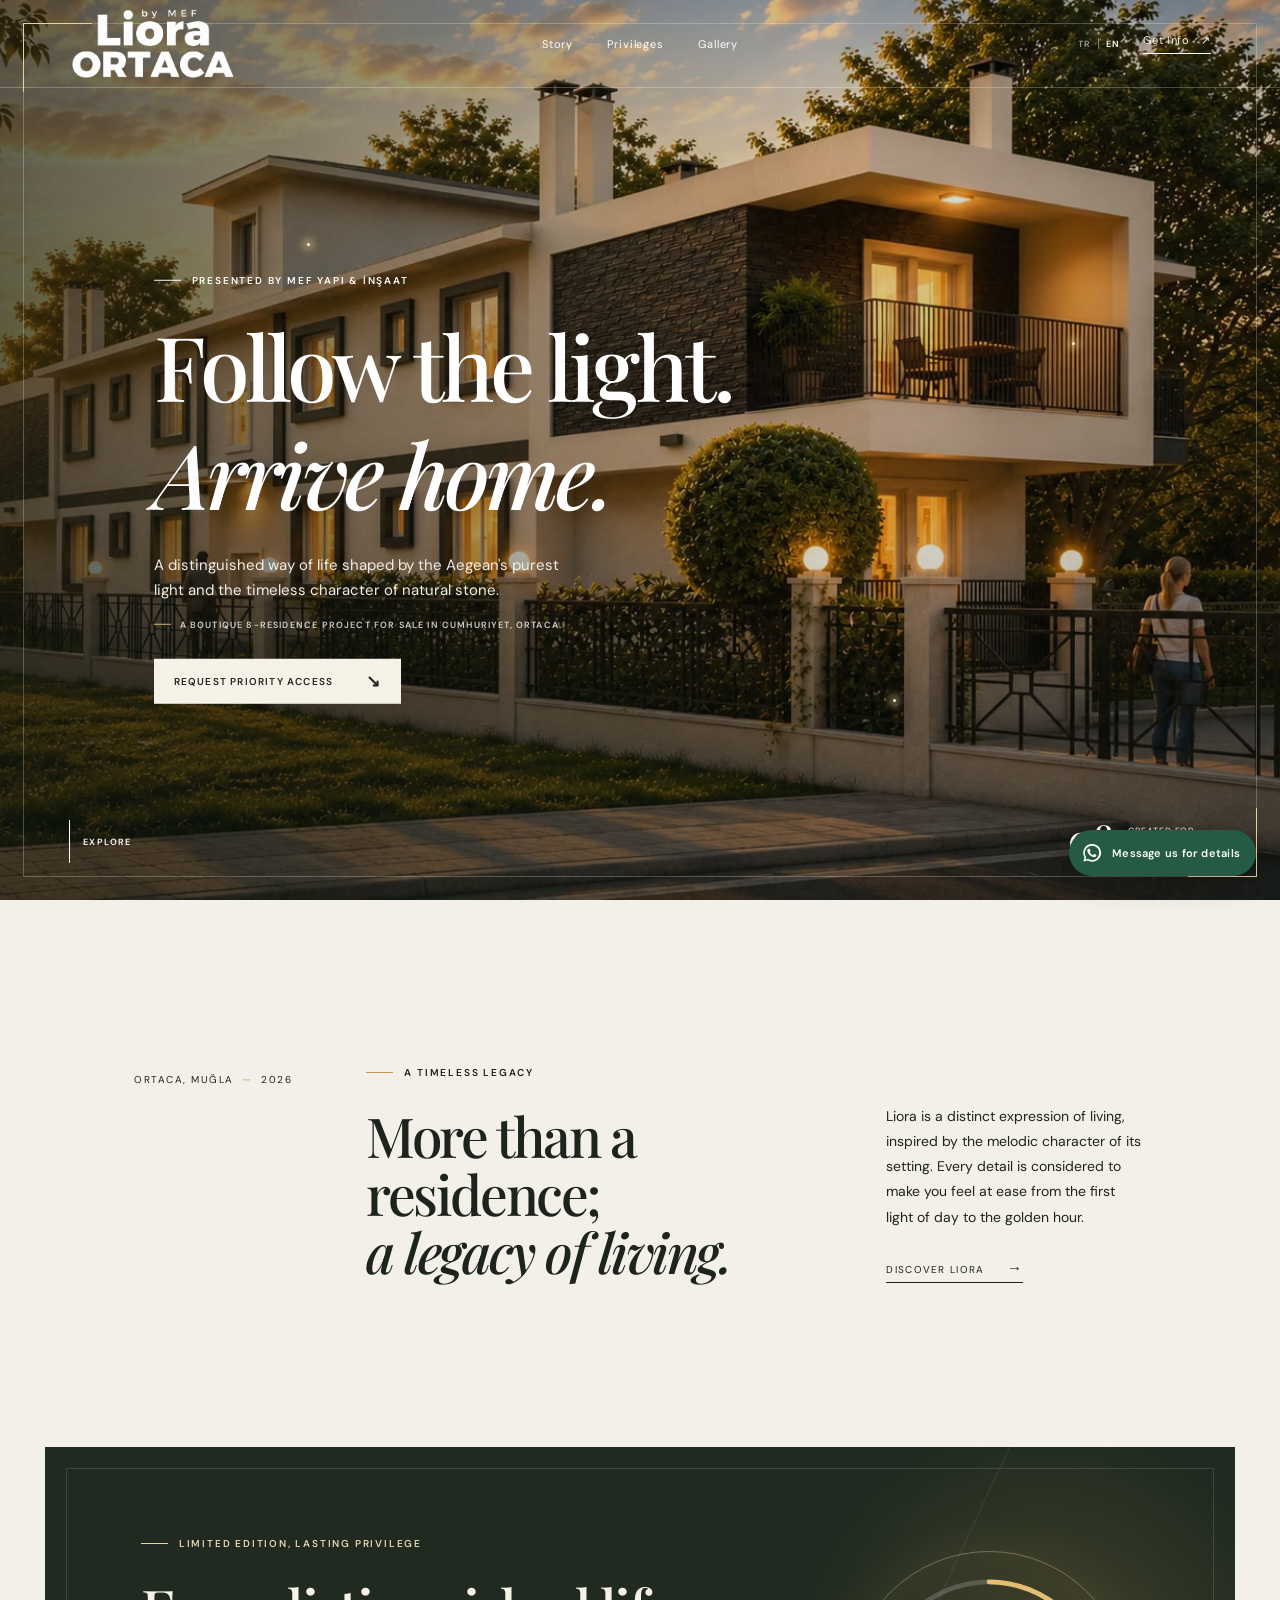
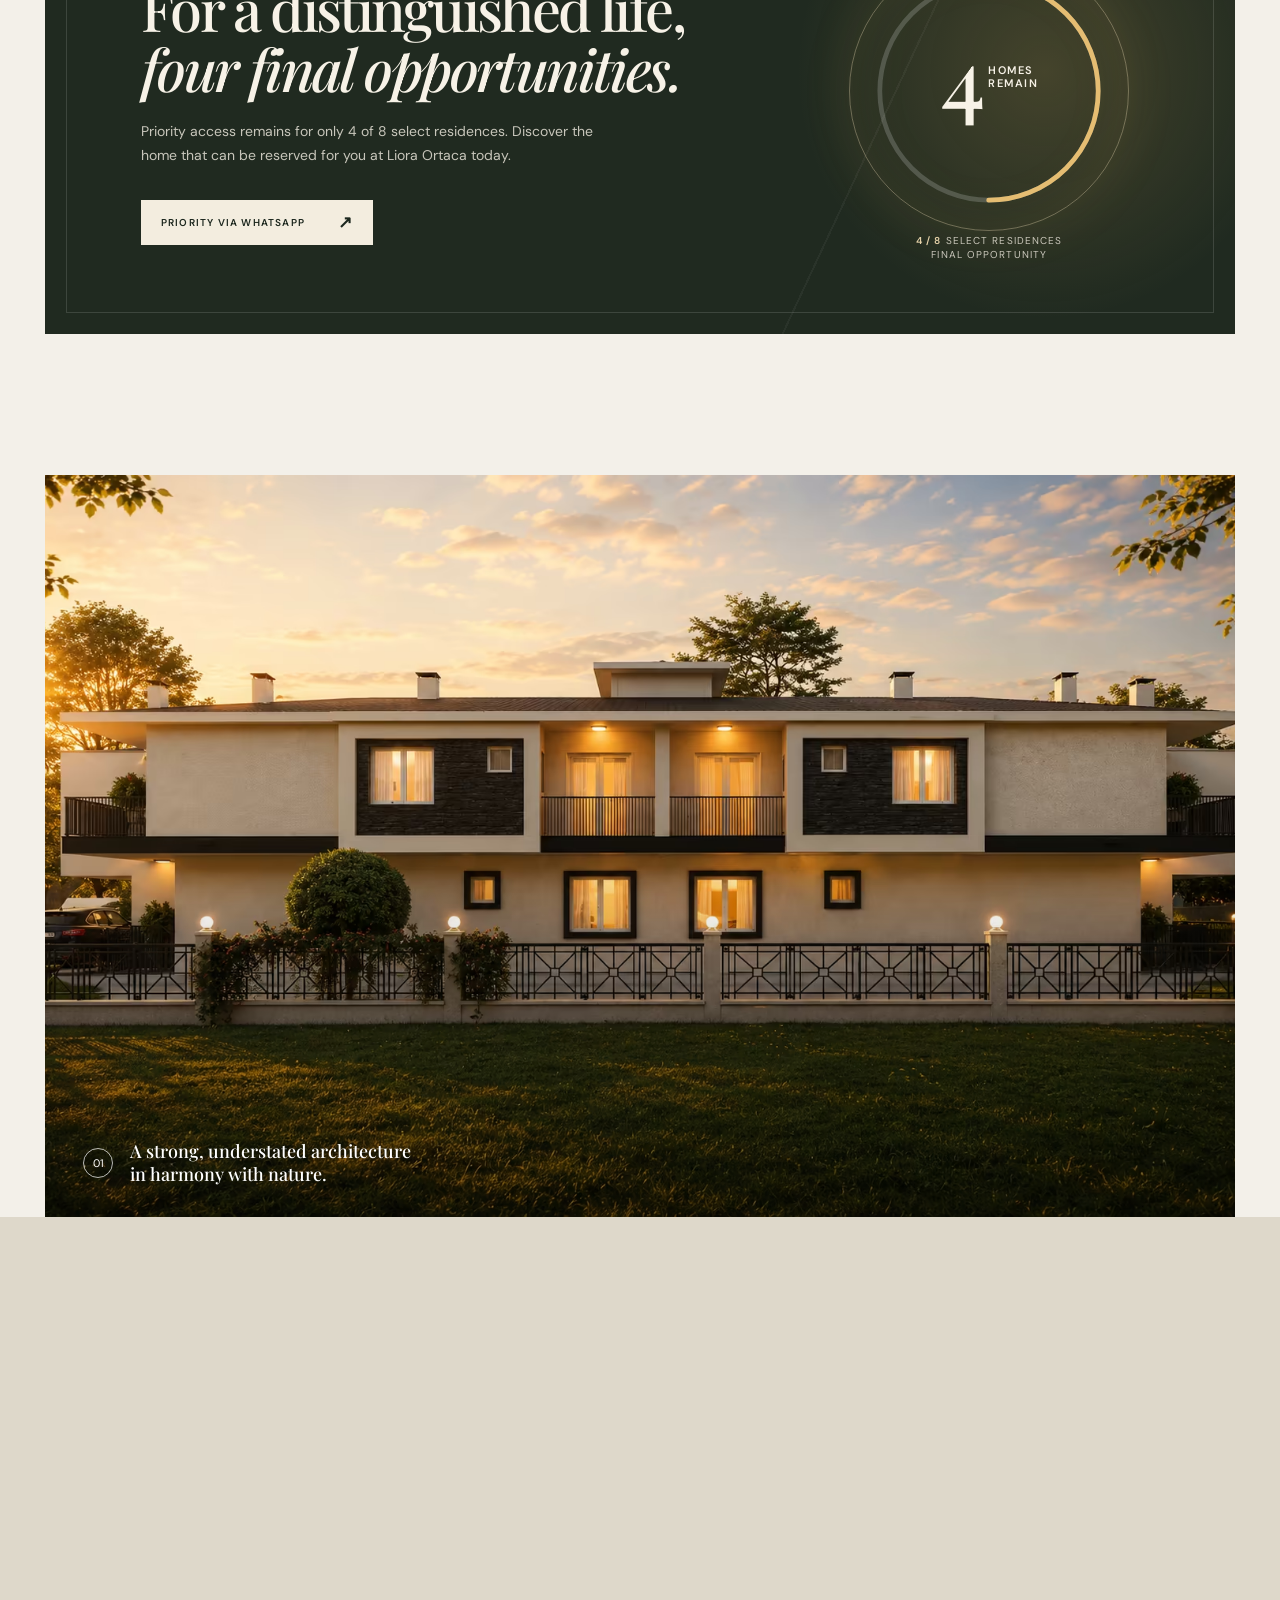
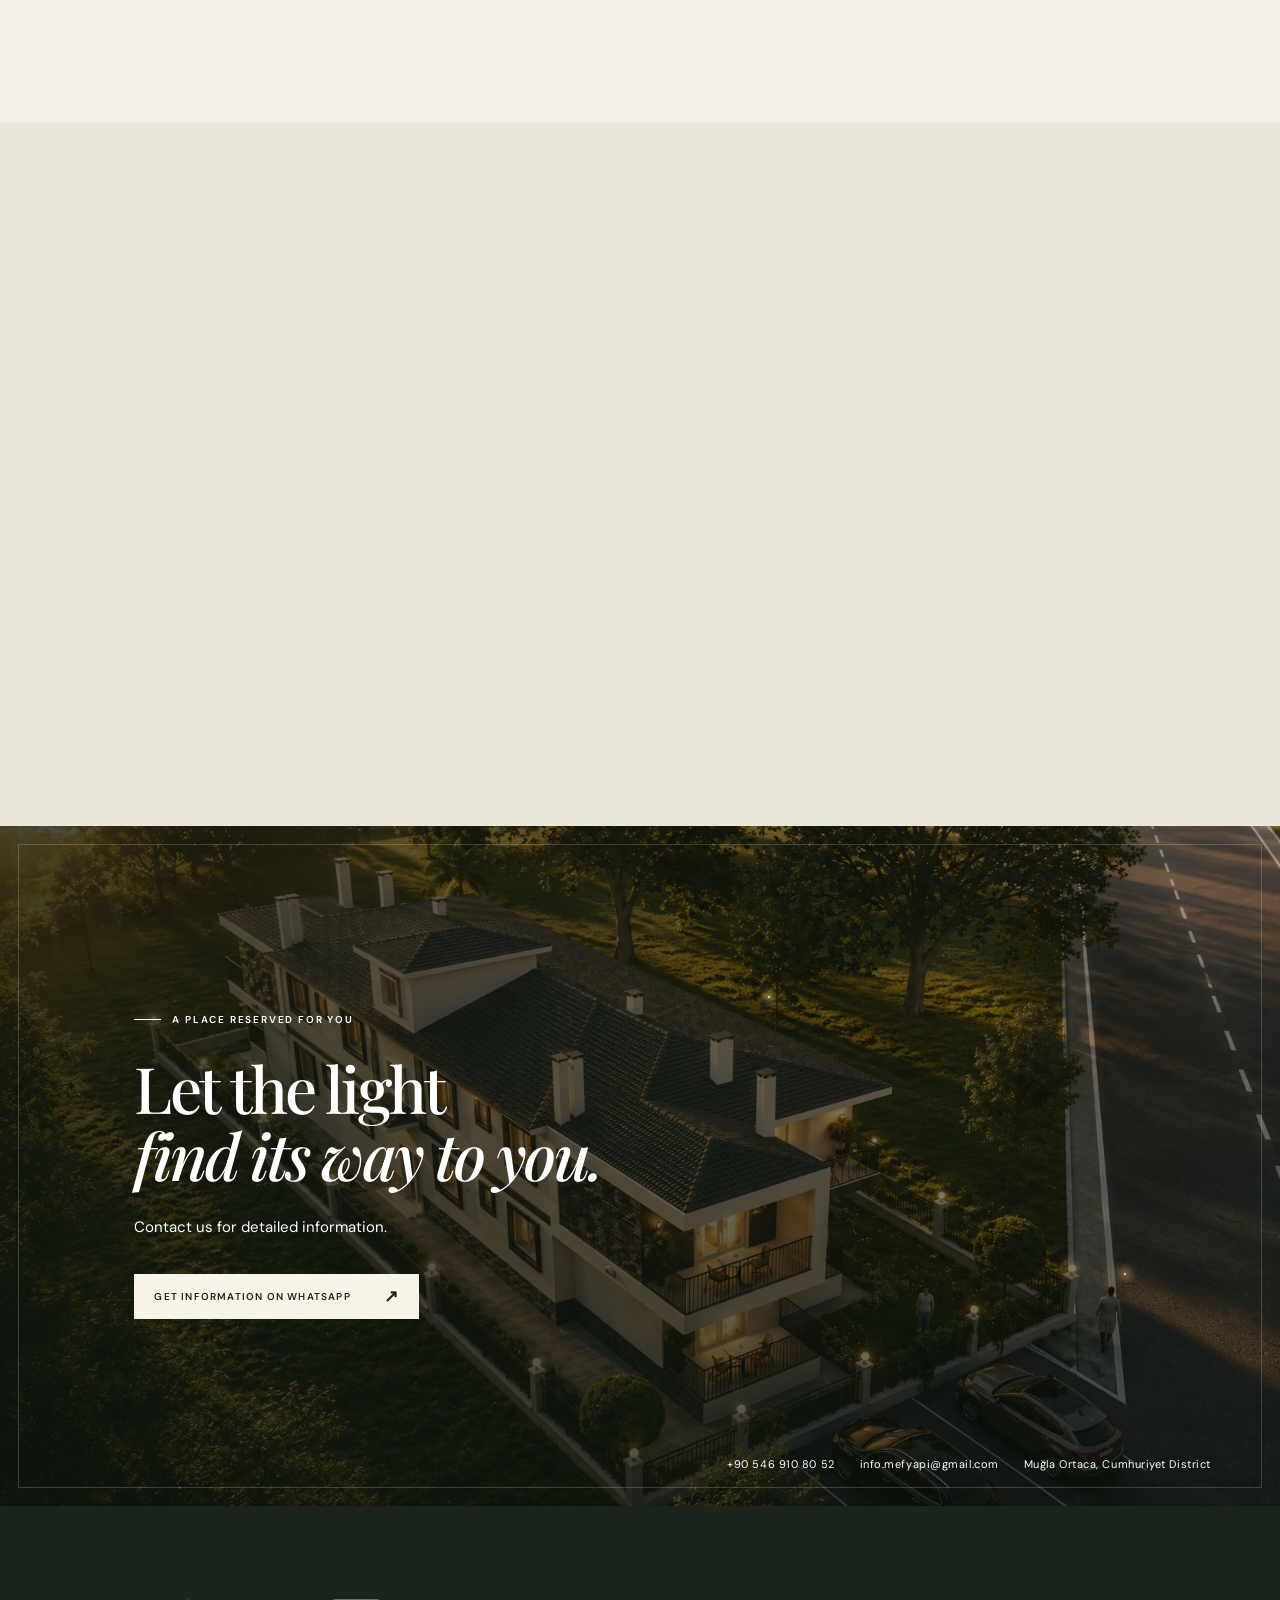
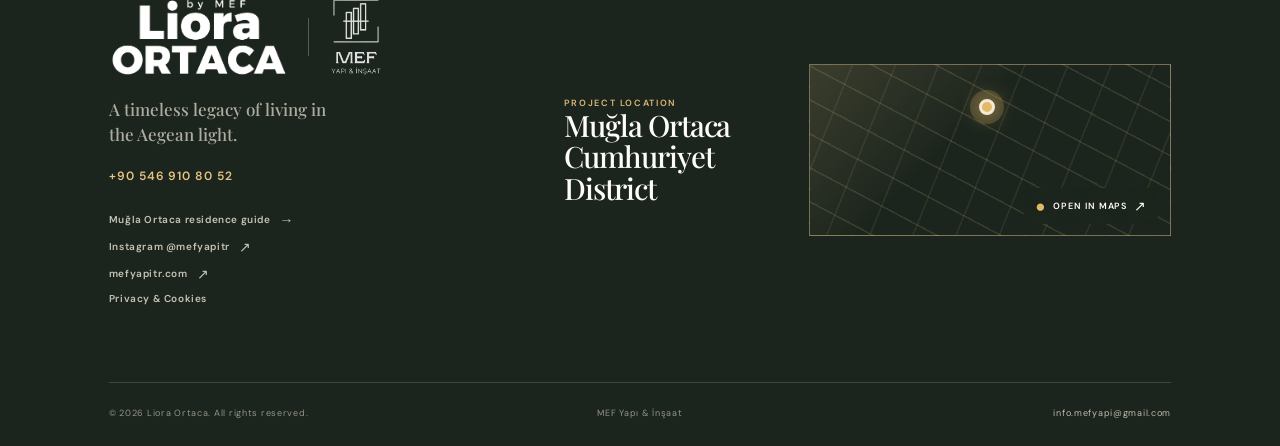
==== en/index.html @ 9f841d41 "Optimize mobile performance and production SEO" ====
<!doctype html>
<!-- Auto-generated by scripts/generate-en.mjs. Edit index.html and script.js, then regenerate. -->
<html lang="en">
  <head>
    <meta charset="UTF-8" />
    <meta name="viewport" content="width=device-width, initial-scale=1.0" />
    <meta name="theme-color" content="#1b2118" />
    <meta name="description" id="metaDescription" content="Liora Ortaca by MEF Yapı is a boutique residential project with natural-stone architecture in Cumhuriyet, Muğla. Contact us for the final 4 of 8 residences." />
    <meta name="keywords" content="Liora Ortaca, MEF Yapı Liora Ortaca, Ortaca residences for sale, Muğla property, Cumhuriyet District, boutique residences" />
    <meta name="author" content="MEF Yapı & İnşaat" />
    <meta name="robots" id="robotsMeta" content="index,follow,max-image-preview:large,max-snippet:-1,max-video-preview:-1" />
    <meta name="googlebot" id="googlebotMeta" content="index,follow,max-image-preview:large,max-snippet:-1,max-video-preview:-1" />
    <meta name="format-detection" content="telephone=no" />
    <meta name="geo.region" content="TR-48" />
    <meta name="geo.placename" content="Ortaca, Muğla" />
    <title>Liora Ortaca | Boutique Residences in Muğla, Ortaca</title>
    <link rel="canonical" href="https://www.lioraortaca.com/en" />
    <link rel="alternate" hreflang="tr" href="https://www.lioraortaca.com/" />
    <link rel="alternate" hreflang="en" href="https://www.lioraortaca.com/en" />
    <link rel="alternate" hreflang="x-default" href="https://www.lioraortaca.com/" />
    <meta property="og:type" content="website" />
    <meta property="og:site_name" content="Liora Ortaca" />
    <meta property="og:locale" id="ogLocale" content="en_US" />
    <meta property="og:locale:alternate" id="ogLocaleAlternate" content="tr_TR" />
    <meta property="og:title" id="ogTitle" content="Liora Ortaca | Boutique Residences in Muğla, Ortaca" />
    <meta property="og:description" id="ogDescription" content="A boutique natural-stone residential project for eight select families in Ortaca, Muğla. Contact us about the final four residences." />
    <meta property="og:image" id="ogImage" content="https://www.lioraortaca.com/assets/liora-social.jpg" />
    <meta property="og:image:width" content="1200" />
    <meta property="og:image:height" content="630" />
    <meta property="og:image:alt" id="ogImageAlt" content="Liora Ortaca boutique residences at sunset" />
    <meta property="og:url" content="https://www.lioraortaca.com/en" />
    <meta name="twitter:card" content="summary_large_image" />
    <meta name="twitter:title" id="twitterTitle" content="Liora Ortaca | Boutique Residences in Muğla, Ortaca" />
    <meta name="twitter:description" id="twitterDescription" content="Boutique natural-stone residences in Ortaca, Muğla. Contact us about the final four of eight homes." />
    <meta name="twitter:image" id="twitterImage" content="https://www.lioraortaca.com/assets/liora-social.jpg" />
    <meta name="twitter:image:alt" id="twitterImageAlt" content="Liora Ortaca boutique residences at sunset" />
    <link rel="icon" href="/assets/favicon.svg" type="image/svg+xml" />
    <link rel="apple-touch-icon" href="/assets/liora-wordmark.png" />
    <link rel="manifest" href="/manifest.webmanifest" />
    <link rel="preload" as="image" href="/assets/liora-corner-1200.avif" type="image/avif" fetchpriority="high" imagesrcset="/assets/liora-corner-480.avif 480w, /assets/liora-corner-768.avif 768w, /assets/liora-corner-1200.avif 1200w, /assets/liora-corner-1672.avif 1672w" imagesizes="100vw" />
    <link rel="stylesheet" href="/app.css?v=20260726p1" />
  </head>
  <body>
    <div class="grain" aria-hidden="true"></div>
    <header class="header" id="top">
      <a class="brand" href="#top" aria-label="Liora Ortaca home" data-i18n-aria-label="brandAria">
        <span class="logo-lockup"><img src="/assets/liora-wordmark.png" width="871" height="394" alt="Liora Ortaca" /></span>
      </a>
      <nav class="desktop-nav" aria-label="Main navigation" data-i18n-aria-label="navAria">
        <a href="#hikaye" data-i18n="navStory">Story</a>
        <a href="#ayricaliklar" data-i18n="navPrivileges">Privileges</a>
        <a href="#galeri" data-i18n="navGallery">Gallery</a>
      </nav>
      <div class="header-actions"><div class="language-switch" role="group" aria-label="Language selection" data-i18n-aria-label="languageAria"><button class="language-button" type="button" data-language="tr" aria-pressed="false">TR</button><span></span><button class="language-button" type="button" data-language="en" aria-pressed="true">EN</button></div><a class="header-cta" href="#iletisim" data-conversion="header-info" data-i18n-html="headerCta">Get Info <span>↗</span></a></div>
      <button class="menu-button" type="button" aria-label="Open menu" aria-expanded="false"><i></i><i></i></button>
    </header>

    <nav class="mobile-nav" aria-label="Mobile navigation" data-i18n-aria-label="mobileNavAria">
      <a href="#hikaye" data-i18n="navStory">Story</a><a href="#ayricaliklar" data-i18n="navPrivileges">Privileges</a><a href="#galeri" data-i18n="navGallery">Gallery</a><a href="#iletisim" data-conversion="mobile-info" data-i18n="navInfo">Get Info</a>
    </nav>

    <main>
      <section class="hero">
        <picture class="hero-image">
          <source type="image/avif" srcset="/assets/liora-corner-480.avif 480w, /assets/liora-corner-768.avif 768w, /assets/liora-corner-1200.avif 1200w, /assets/liora-corner-1672.avif 1672w" sizes="100vw" />
          <img src="/assets/liora-corner-1200.webp" srcset="/assets/liora-corner-480.webp 480w, /assets/liora-corner-768.webp 768w, /assets/liora-corner-1200.webp 1200w, /assets/liora-corner-1672.webp 1672w" sizes="100vw" width="1672" height="941" loading="eager" fetchpriority="high" alt="Liora Ortaca boutique residences at sunset in Muğla, Ortaca" data-i18n-alt="heroImageAlt" />
        </picture>
        <div class="hero-shade"></div>
        <div class="hero-atmosphere" aria-hidden="true"><span class="hero-frame"></span><i class="glint glint-one"></i><i class="glint glint-two"></i><i class="glint glint-three"></i></div>
        <div class="hero-content">
          <p class="eyebrow light"><span></span> <b data-i18n="heroKicker">PRESENTED BY MEF YAPI &amp; İNŞAAT</b></p>
          <h1 data-i18n-html="heroTitle"><span class="heading-line">Follow the light.</span><span class="heading-line"><em>Arrive home.</em></span></h1>
          <p class="hero-copy" data-i18n="heroCopy">A distinguished way of life shaped by the Aegean's purest light and the timeless character of natural stone.</p>
          <a class="hero-project-context" href="/mugla-ortaca-satilik-daire" hreflang="tr" data-sales-link data-i18n="heroSeoLine">A boutique 8-residence project for sale in Cumhuriyet, Ortaca.</a>
          <a class="button button-light" href="#iletisim" data-conversion="hero-info" data-i18n-html="heroCta">Request Priority Access <span>↘</span></a>
        </div>
        <a class="scroll-note" href="#hikaye"><span></span><b data-i18n="explore">Explore</b></a>
        <div class="hero-number"><strong>08</strong><span data-i18n-html="heroNumber">Created for<br />select families</span></div>
      </section>

      <section class="intro section" id="hikaye">
        <div class="intro-kicker reveal">ORTACA, MUĞLA <span>—</span> 2026</div>
        <div class="intro-main reveal">
          <p class="eyebrow"><span></span> <b data-i18n="introKicker">A TIMELESS LEGACY</b></p>
          <h2 data-i18n-html="introTitle">More than a residence;<br /><em>a legacy of living.</em></h2>
        </div>
        <div class="intro-copy reveal">
          <p data-i18n="introCopy">Liora is a distinct expression of living, inspired by the melodic character of its setting. Every detail is considered to make you feel at ease from the first light of day to the golden hour.</p>
          <a class="text-link" href="#ayricaliklar" data-i18n-html="introLink">Discover Liora <span>→</span></a>
        </div>
      </section>

      <section class="availability" aria-labelledby="availability-title">
        <div class="availability-copy reveal">
          <p class="eyebrow"><span></span> <b data-i18n="availabilityKicker">LIMITED EDITION, LASTING PRIVILEGE</b></p>
          <h2 id="availability-title" data-i18n-html="availabilityTitle">For a distinguished life,<br /><em>four final opportunities.</em></h2>
          <p data-i18n="availabilityCopy">Priority access remains for only 4 of 8 select residences. Discover the home that can be reserved for you at Liora Ortaca today.</p>
          <a class="button button-ink" href="https://wa.me/905469108052?text=Hello%2C%20I%20would%20like%20to%20receive%20more%20information%20about%20Liora%20Ortaca." target="_blank" rel="noopener" data-conversion="whatsapp-availability" data-i18n-html="availabilityCta">Priority via WhatsApp <span>↗</span></a>
        </div>
        <div class="availability-counter reveal" aria-label="Four of eight residences remain" data-i18n-aria-label="counterAria">
          <div class="counter-halo"></div>
          <svg class="counter-ring" viewBox="0 0 120 120" aria-hidden="true"><circle class="counter-track" cx="60" cy="60" r="52"/><circle class="counter-progress" cx="60" cy="60" r="52"/></svg>
          <div class="counter-value"><strong data-count="4">0</strong><span data-i18n-html="counterLabel">homes<br />remain</span></div>
          <p data-i18n-html="counterCaption"><b>4 / 8</b> select residences<br />final opportunity</p>
        </div>
      </section>

      <section class="feature-image section-wide reveal">
        <picture>
          <source type="image/avif" srcset="/assets/liora-facade-480.avif 480w, /assets/liora-facade-768.avif 768w, /assets/liora-facade-1200.avif 1200w, /assets/liora-facade-1672.avif 1672w" sizes="(max-width: 760px) calc(100vw - 24px), 94vw" />
          <img src="/assets/liora-facade-1200.webp" srcset="/assets/liora-facade-480.webp 480w, /assets/liora-facade-768.webp 768w, /assets/liora-facade-1200.webp 1200w, /assets/liora-facade-1672.webp 1672w" sizes="(max-width: 760px) calc(100vw - 24px), 94vw" width="1672" height="941" alt="Natural-stone architectural details at Liora Ortaca" data-i18n-alt="featureImageAlt" loading="lazy" decoding="async" />
        </picture>
        <div class="feature-caption"><span>01</span><p data-i18n-html="featureCaption">A strong, understated architecture<br />in harmony with nature.</p></div>
      </section>

      <section class="privileges section" id="ayricaliklar">
        <div class="privileges-title reveal">
          <p class="eyebrow"><span></span> <b data-i18n="privilegesKicker">THE ESSENCE OF LIVING</b></p>
          <h2 data-i18n-html="privilegesTitle">Simple. Enduring.<br /><em>Entirely yours.</em></h2>
        </div>
        <div class="privilege-list">
          <article class="privilege reveal"><span class="count">01</span><div><h3 data-i18n="privilegeOneTitle">Natural stone architecture</h3><p data-i18n="privilegeOneCopy">Timeless materials that let you feel the quiet beauty of nature anew, every day.</p></div><span class="arrow">↗</span></article>
          <article class="privilege reveal"><span class="count">02</span><div><h3 data-i18n="privilegeTwoTitle">Only 8 families</h3><p data-i18n="privilegeTwoCopy">A boutique setting where privacy, calm and a discerning neighbourhood are carefully preserved.</p></div><span class="arrow">↗</span></article>
          <article class="privilege reveal"><span class="count">03</span><div><h3 data-i18n="privilegeThreeTitle">Moments designed with light</h3><p data-i18n="privilegeThreeCopy">Warm lighting details and generous living spaces that welcome the Aegean light inside.</p></div><span class="arrow">↗</span></article>
        </div>
      </section>

      <section class="gallery section" id="galeri">
        <div class="gallery-header reveal"><p class="eyebrow"><span></span> <b data-i18n="galleryKicker">A VISUAL JOURNEY</b></p><p data-i18n-html="galleryTitle">A different story of<br />serenity from every angle.</p></div>
        <div class="gallery-grid">
          <figure class="gallery-item large reveal"><picture><source type="image/avif" srcset="/assets/liora-aerial-480.avif 480w, /assets/liora-aerial-768.avif 768w, /assets/liora-aerial-1200.avif 1200w, /assets/liora-aerial-1448.avif 1448w" sizes="(max-width: 760px) 50vw, 56vw" /><img src="/assets/liora-aerial-768.webp" srcset="/assets/liora-aerial-480.webp 480w, /assets/liora-aerial-768.webp 768w, /assets/liora-aerial-1200.webp 1200w, /assets/liora-aerial-1448.webp 1448w" sizes="(max-width: 760px) 50vw, 56vw" width="1448" height="1086" alt="Aerial view of Liora Ortaca" data-i18n-alt="galleryOneAlt" loading="lazy" decoding="async" /></picture><figcaption data-i18n="galleryOne">Liora at sunset</figcaption></figure>
          <figure class="gallery-item reveal"><picture><source type="image/avif" srcset="/assets/liora-facade-480.avif 480w, /assets/liora-facade-768.avif 768w, /assets/liora-facade-1200.avif 1200w, /assets/liora-facade-1672.avif 1672w" sizes="(max-width: 760px) 50vw, 40vw" /><img src="/assets/liora-facade-768.webp" srcset="/assets/liora-facade-480.webp 480w, /assets/liora-facade-768.webp 768w, /assets/liora-facade-1200.webp 1200w, /assets/liora-facade-1672.webp 1672w" sizes="(max-width: 760px) 50vw, 40vw" width="1672" height="941" alt="Front façade of Liora Ortaca" data-i18n-alt="galleryTwoAlt" loading="lazy" decoding="async" /></picture><figcaption data-i18n="galleryTwo">A façade crafted with care</figcaption></figure>
          <figure class="gallery-item reveal"><picture><source type="image/avif" srcset="/assets/liora-masterplan-480.avif 480w, /assets/liora-masterplan-768.avif 768w, /assets/liora-masterplan-1200.avif 1200w, /assets/liora-masterplan-1672.avif 1672w" sizes="(max-width: 760px) 50vw, 40vw" /><img src="/assets/liora-masterplan-768.webp" srcset="/assets/liora-masterplan-480.webp 480w, /assets/liora-masterplan-768.webp 768w, /assets/liora-masterplan-1200.webp 1200w, /assets/liora-masterplan-1672.webp 1672w" sizes="(max-width: 760px) 50vw, 40vw" width="1672" height="941" alt="Aerial view of Liora Ortaca in its natural setting" data-i18n-alt="galleryThreeAlt" loading="lazy" decoding="async" /></picture><figcaption data-i18n="galleryThree">Alongside nature</figcaption></figure>
        </div>
      </section>

      <section class="faq section" id="sorular" aria-labelledby="faq-title">
        <div class="faq-heading reveal">
          <p class="eyebrow"><span></span> <b data-i18n="faqKicker">FREQUENTLY ASKED</b></p>
          <h2 id="faq-title" data-i18n-html="faqTitle">Liora Ortaca,<br /><em>clearly answered.</em></h2>
          <p data-i18n="faqIntro">The essential project information you need when considering your new home.</p>
        </div>
        <div class="faq-list reveal">
          <details>
            <summary><span data-i18n="faqOneQuestion">Where is Liora Ortaca located?</span><i aria-hidden="true"></i></summary>
            <p data-i18n="faqOneAnswer">The project is located in Cumhuriyet District, Ortaca, Muğla, Türkiye.</p>
          </details>
          <details>
            <summary><span data-i18n="faqTwoQuestion">How many residences are in the project?</span><i aria-hidden="true"></i></summary>
            <p data-i18n="faqTwoAnswer">Liora Ortaca was designed for only eight select families. Priority access is currently available for the final four residences.</p>
          </details>
          <details>
            <summary><span data-i18n="faqThreeQuestion">How can I receive the floor plans and architectural catalogue?</span><i aria-hidden="true"></i></summary>
            <p data-i18n="faqThreeAnswer">The detailed architectural catalogue, floor plans and current priority-access information are available through our corporate contact channels.</p>
          </details>
          <details>
            <summary><span data-i18n="faqFourQuestion">How can I receive current pricing and priority-access information?</span><i aria-hidden="true"></i></summary>
            <p><span data-i18n="faqFourAnswer">Contact our team directly via WhatsApp, telephone or email for current pricing, available residences, floor plans and priority-access details.</span> <a href="#iletisim" data-conversion="faq-contact" data-i18n="faqLink">Contact us →</a></p>
          </details>
        </div>
      </section>

      <section class="contact" id="iletisim">
        <picture class="contact-image">
          <source type="image/avif" srcset="/assets/liora-masterplan-480.avif 480w, /assets/liora-masterplan-768.avif 768w, /assets/liora-masterplan-1200.avif 1200w, /assets/liora-masterplan-1672.avif 1672w" sizes="100vw" />
          <img src="/assets/liora-masterplan-1200.webp" srcset="/assets/liora-masterplan-480.webp 480w, /assets/liora-masterplan-768.webp 768w, /assets/liora-masterplan-1200.webp 1200w, /assets/liora-masterplan-1672.webp 1672w" sizes="100vw" width="1672" height="941" loading="lazy" decoding="async" fetchpriority="low" alt="Aerial view of Liora Ortaca surrounded by nature" data-i18n-alt="contactImageAlt" />
        </picture><div class="contact-overlay"></div><div class="contact-atmosphere" aria-hidden="true"><span></span><i></i><i></i></div>
        <div class="contact-content reveal">
          <p class="eyebrow light"><span></span> <b data-i18n="contactKicker">A PLACE RESERVED FOR YOU</b></p>
          <h2 data-i18n-html="contactTitle">Let the light<br /><em>find its way to you.</em></h2>
          <p data-i18n="contactCopy">Contact us for detailed information.</p>
          <a class="button button-light" href="https://wa.me/905469108052?text=Hello%2C%20I%20would%20like%20to%20receive%20more%20information%20about%20Liora%20Ortaca." target="_blank" rel="noopener" data-conversion="whatsapp-contact" data-i18n-html="contactCta">Get Information on WhatsApp <span>↗</span></a>
        </div>
        <div class="contact-info"><a href="tel:+905469108052">+90 546 910 80 52</a><a href="mailto:info.mefyapi@gmail.com">info.mefyapi@gmail.com</a><span data-i18n="location">Muğla Ortaca, Cumhuriyet District</span></div>
      </section>
    </main>

    <footer class="footer">
      <div class="footer-main">
        <div class="footer-brand-block"><div class="footer-brand-signatures"><a class="brand footer-brand" href="#top" aria-label="Liora Ortaca home" data-i18n-aria-label="brandAria"><span class="logo-lockup"><img src="/assets/liora-wordmark.png" width="871" height="394" alt="Liora Ortaca" /></span></a><span class="brand-divider" aria-hidden="true"></span><a class="mef-brand" href="https://mefyapitr.com" target="_blank" rel="noopener noreferrer" aria-label="MEF Yapı &amp; İnşaat website" data-i18n-aria-label="mefAria"><img src="/assets/mef-yapi-logo.png" width="198" height="293" alt="MEF Yapı & İnşaat" /></a></div><p data-i18n="footerTagline">A timeless legacy of living in the Aegean light.</p><a class="footer-phone" href="tel:+905469108052">+90 546 910 80 52</a><div class="footer-links"><a href="/mugla-ortaca-satilik-daire" hreflang="tr" data-sales-link data-i18n-html="salesGuideLink">Muğla Ortaca residence guide <span>→</span></a><a href="https://www.instagram.com/mefyapitr/" target="_blank" rel="noopener noreferrer" data-i18n-html="instagram">Instagram @mefyapitr <span>↗</span></a><a href="https://mefyapitr.com" target="_blank" rel="noopener noreferrer">mefyapitr.com <span>↗</span></a><a href="/privacy" data-privacy-link data-i18n="privacyLink">Privacy &amp; Cookies</a><button class="cookie-settings" id="cookieSettings" type="button" data-i18n="cookieSettings">Cookie Preferences</button></div></div>
        <div class="footer-location"><div><p class="footer-label" data-i18n="locationKicker">PROJECT LOCATION</p><h2 data-i18n-html="locationTitle">Muğla Ortaca<br />Cumhuriyet District</h2></div><div class="map-shell"><iframe title="Liora Ortaca project location" data-i18n-title="mapTitle" src="https://www.google.com/maps?q=Mu%C4%9Fla%20Ortaca%20Cumhuriyet%20Mahallesi&amp;output=embed" loading="lazy" referrerpolicy="no-referrer"></iframe><a class="map-link" href="https://www.google.com/maps/search/?api=1&amp;query=Mu%C4%9Fla%20Ortaca%20Cumhuriyet%20Mahallesi" target="_blank" rel="noopener" data-i18n-html="mapLink"><span class="map-pin">●</span> Open in maps <b>↗</b></a></div></div>
      </div>
      <div class="footer-meta"><p data-i18n="copyright">© 2026 Liora Ortaca. All rights reserved.</p><p>MEF Yapı &amp; İnşaat</p><a href="mailto:info.mefyapi@gmail.com">info.mefyapi@gmail.com</a></div>
    </footer>

    <!-- WhatsApp telefon numarasını script.js içindeki whatsappNumber değeriyle güncelleyin. -->
    <div class="whatsapp-widget" id="whatsappWidget">
      <a class="whatsapp" id="whatsappLink" href="#" target="_blank" rel="noopener" aria-label="Message us for details" data-conversion="whatsapp-floating">
        <span class="whatsapp-icon-wrap">
          <svg viewBox="0 0 32 32" aria-hidden="true"><path d="M16 3a12.7 12.7 0 0 0-10.9 19.2L3.5 28.5l6.5-1.6A12.8 12.8 0 1 0 16 3Zm0 23.4c-1.9 0-3.7-.5-5.3-1.5l-.4-.2-3.8.9 1-3.6-.3-.4a10.5 10.5 0 1 1 8.8 4.8Zm5.7-7.8c-.3-.2-1.9-.9-2.2-1s-.5-.2-.7.2-.8 1-.9 1.1-.3.2-.6.1a8.7 8.7 0 0 1-2.6-1.6 9.8 9.8 0 0 1-1.8-2.3c-.2-.3 0-.5.1-.6l.5-.6c.1-.2.2-.4.3-.6 0-.2 0-.4-.1-.6l-1-2.3c-.3-.7-.6-.6-.8-.6h-.7c-.2 0-.6.1-.9.4s-1.2 1.1-1.2 2.7 1.2 3.1 1.3 3.3c.2.2 2.3 3.5 5.5 4.9.8.3 1.4.5 1.9.6.8.2 1.5.2 2.1.1.6-.1 1.9-.8 2.2-1.5.3-.8.3-1.4.2-1.5s-.3-.2-.6-.4Z" fill="currentColor"/></svg>
          <span class="whatsapp-badge" aria-hidden="true">1</span>
        </span>
        <span class="whatsapp-copy">
          <small class="whatsapp-eyebrow" data-i18n="whatsappEyebrow">ONLY 4 HOMES LEFT</small>
          <strong class="whatsapp-message" data-i18n="whatsappFloating">Message us for details</strong>
        </span>
        <span class="whatsapp-arrow" aria-hidden="true">↗</span>
      </a>
      <button class="whatsapp-dismiss" id="whatsappDismiss" type="button" aria-label="Minimize notification">×</button>
    </div>

    <aside class="consent-banner" id="consentBanner" role="dialog" aria-modal="false" aria-labelledby="consentTitle" aria-describedby="consentText" hidden>
      <div class="consent-copy">
        <strong id="consentTitle" data-i18n="consentTitle">Your privacy, your choice</strong>
        <p id="consentText"><span data-i18n="consentText">We use Analytics only with your permission to measure site performance and advertising conversions.</span> <a href="/privacy" data-privacy-link data-i18n="privacyLink">Privacy &amp; Cookies</a></p>
      </div>
      <div class="consent-actions">
        <button class="consent-secondary" id="consentReject" type="button" data-i18n="consentReject">Reject</button>
        <button class="consent-primary" id="consentAccept" type="button" data-i18n="consentAccept">Accept</button>
      </div>
    </aside>

    <script src="/site-config.js?v=20260726p1"></script>
    <script src="/seo.js?v=20260726p1"></script>
    <script src="/script.js?v=20260726p1"></script>
    <script src="/analytics.js?v=20260726p1"></script>
  </body>
</html>
---- app.css ----
/* fonts.css */
@font-face {
  font-family: "DM Sans";
  font-style: normal;
  font-weight: 400 600;
  font-display: swap;
  src: url("/assets/fonts/dm-sans-latin-ext.woff2") format("woff2");
  unicode-range: U+0100-02BA, U+02BD-02C5, U+02C7-02CC, U+02CE-02D7, U+02DD-02FF, U+0304, U+0308, U+0329, U+1D00-1DBF, U+1E00-1E9F, U+1EF2-1EFF, U+2020, U+20A0-20AB, U+20AD-20C0, U+2113, U+2C60-2C7F, U+A720-A7FF;
}

@font-face {
  font-family: "DM Sans";
  font-style: normal;
  font-weight: 400 600;
  font-display: swap;
  src: url("/assets/fonts/dm-sans-latin.woff2") format("woff2");
  unicode-range: U+0000-00FF, U+0131, U+0152-0153, U+02BB-02BC, U+02C6, U+02DA, U+02DC, U+0304, U+0308, U+0329, U+2000-206F, U+20AC, U+2122, U+2191, U+2193, U+2212, U+2215, U+FEFF, U+FFFD;
}

@font-face {
  font-family: "Playfair Display";
  font-style: normal;
  font-weight: 500 700;
  font-display: swap;
  src: url("/assets/fonts/playfair-normal-latin-ext.woff2") format("woff2");
  unicode-range: U+0100-02BA, U+02BD-02C5, U+02C7-02CC, U+02CE-02D7, U+02DD-02FF, U+0304, U+0308, U+0329, U+1D00-1DBF, U+1E00-1E9F, U+1EF2-1EFF, U+2020, U+20A0-20AB, U+20AD-20C0, U+2113, U+2C60-2C7F, U+A720-A7FF;
}

@font-face {
  font-family: "Playfair Display";
  font-style: normal;
  font-weight: 500 700;
  font-display: swap;
  src: url("/assets/fonts/playfair-normal-latin.woff2") format("woff2");
  unicode-range: U+0000-00FF, U+0131, U+0152-0153, U+02BB-02BC, U+02C6, U+02DA, U+02DC, U+0304, U+0308, U+0329, U+2000-206F, U+20AC, U+2122, U+2191, U+2193, U+2212, U+2215, U+FEFF, U+FFFD;
}

@font-face {
  font-family: "Playfair Display";
  font-style: italic;
  font-weight: 500;
  font-display: swap;
  src: url("/assets/fonts/playfair-italic-latin-ext.woff2") format("woff2");
  unicode-range: U+0100-02BA, U+02BD-02C5, U+02C7-02CC, U+02CE-02D7, U+02DD-02FF, U+0304, U+0308, U+0329, U+1D00-1DBF, U+1E00-1E9F, U+1EF2-1EFF, U+2020, U+20A0-20AB, U+20AD-20C0, U+2113, U+2C60-2C7F, U+A720-A7FF;
}

@font-face {
  font-family: "Playfair Display";
  font-style: italic;
  font-weight: 500;
  font-display: swap;
  src: url("/assets/fonts/playfair-italic-latin.woff2") format("woff2");
  unicode-range: U+0000-00FF, U+0131, U+0152-0153, U+02BB-02BC, U+02C6, U+02DA, U+02DC, U+0304, U+0308, U+0329, U+2000-206F, U+20AC, U+2122, U+2191, U+2193, U+2212, U+2215, U+FEFF, U+FFFD;
}

/* style.css */
:root{--ink:#1d241d;--paper:#f3f0e9;--sand:#d8ceb9;--gold:#c89a4b;--line:rgba(29,36,29,.17);--serif:"Playfair Display",Georgia,serif;--sans:"DM Sans",Arial,sans-serif}*{box-sizing:border-box}html{scroll-behavior:smooth}body{margin:0;background:var(--paper);color:var(--ink);font-family:var(--sans);font-size:15px}.grain{inset:0;opacity:.25;pointer-events:none;position:fixed;z-index:10;background-image:url("data:image/svg+xml,%3Csvg viewBox='0 0 180 180' xmlns='http://www.w3.org/2000/svg'%3E%3Cfilter id='n'%3E%3CfeTurbulence type='fractalNoise' baseFrequency='.85' numOctaves='3' stitchTiles='stitch'/%3E%3C/filter%3E%3Crect width='100%25' height='100%25' filter='url(%23n)' opacity='.16'/%3E%3C/svg%3E")}.header{height:88px;position:absolute;top:0;left:0;right:0;z-index:5;display:flex;align-items:center;padding:0 clamp(24px,5.4vw,82px);color:#fff;border-bottom:1px solid rgba(255,255,255,.25)}.brand{display:inline-flex;color:inherit;align-items:center;gap:10px;text-decoration:none}.brand-mark{width:31px;height:31px;border:1px solid currentColor;border-radius:50%;display:grid;place-items:center;font-family:var(--serif);font-size:21px;font-style:italic}.brand-name{font-family:var(--serif);letter-spacing:.18em;font-size:18px;font-weight:600;line-height:.8}.brand-name small{display:block;font-family:var(--sans);font-size:6px;letter-spacing:.45em;margin:8px 0 0 2px;font-weight:500}.desktop-nav{display:flex;gap:34px;margin:auto}.desktop-nav a{font-size:11px;letter-spacing:.08em;color:inherit;text-decoration:none}.desktop-nav a:hover{color:#f0cf94}.header-cta{font-size:11px;color:#fff;text-decoration:none;border-bottom:1px solid #fff;padding-bottom:6px;letter-spacing:.06em}.header-cta span{margin-left:8px}.menu-button{display:none}.hero{height:max(720px,100vh);min-height:650px;position:relative;color:#fff;overflow:hidden}.hero-image,.contact-image{position:absolute;inset:0;background-size:cover;background-position:center}.hero-shade{position:absolute;inset:0;background:linear-gradient(90deg,rgba(10,16,10,.66),rgba(10,16,10,.13) 65%,rgba(10,16,10,.24)),linear-gradient(0deg,rgba(10,16,10,.39),transparent 42%)}.hero-content{position:absolute;z-index:1;top:50%;left:clamp(24px,12vw,185px);transform:translateY(-41%);max-width:770px}.eyebrow{font-size:10px;font-weight:600;letter-spacing:.18em;margin:0 0 28px;display:flex;align-items:center;gap:11px}.eyebrow span{background:var(--gold);display:inline-block;width:27px;height:1px}.eyebrow.light span{background:#fff}h1,h2,h3,p{margin-top:0}h1,h2{font-family:var(--serif);font-weight:500;letter-spacing:-.045em}h1{font-size:clamp(55px,7vw,108px);line-height:.97;margin-bottom:30px}h1 em,h2 em{font-weight:500}.hero-copy{font-size:15px;line-height:1.7;width:min(420px,90%);color:#f3f0e9;margin-bottom:36px}.button{display:inline-flex;align-items:center;gap:33px;padding:16px 20px;text-decoration:none;text-transform:uppercase;font-size:10px;letter-spacing:.12em;font-weight:600;transition:.25s}.button span{font-size:17px;line-height:0}.button-light{color:#1d241d;background:#f7f3e9}.button-light:hover{background:#d7b674;transform:translateY(-2px)}.scroll-note{position:absolute;bottom:37px;left:clamp(24px,5.4vw,82px);z-index:1;color:#fff;text-decoration:none;text-transform:uppercase;font-size:9px;letter-spacing:.15em;display:flex;align-items:center;gap:13px}.scroll-note span{width:1px;height:43px;background:#fff}.hero-number{position:absolute;bottom:36px;right:clamp(24px,5.4vw,82px);z-index:1;color:#fff;display:flex;gap:14px;align-items:center}.hero-number strong{font-family:var(--serif);font-size:40px;font-weight:500}.hero-number span{font-size:9px;line-height:1.4;text-transform:uppercase;letter-spacing:.1em}.section{padding:clamp(95px,13vw,190px) clamp(24px,10.5vw,160px)}.intro{display:grid;grid-template-columns:1fr 2.5fr 1.35fr;gap:40px}.intro-kicker{font-size:10px;letter-spacing:.15em;padding-top:7px}.intro-kicker span{color:var(--gold);margin:0 4px}.intro h2,.privileges h2,.contact h2{font-size:clamp(40px,4.3vw,66px);line-height:1.05;margin:0}.intro-copy{align-self:end;padding-bottom:3px}.intro-copy p{font-size:14px;line-height:1.8;max-width:320px;margin-bottom:28px}.text-link{color:var(--ink);text-decoration:none;border-bottom:1px solid var(--ink);font-size:10px;letter-spacing:.13em;text-transform:uppercase;padding-bottom:6px}.text-link span{font-size:15px;margin-left:18px}.section-wide{margin:0 clamp(14px,3.5vw,54px);height:min(58vw,750px);min-height:460px;position:relative;overflow:hidden}.feature-image img{width:100%;height:100%;object-fit:cover;object-position:center}.feature-image:after{content:"";position:absolute;inset:0;background:linear-gradient(0deg,rgba(0,0,0,.46),transparent 47%)}.feature-caption{z-index:1;position:absolute;bottom:32px;left:clamp(22px,3vw,48px);color:#fff;display:flex;align-items:center;gap:17px}.feature-caption span{font-size:11px;border:1px solid rgba(255,255,255,.7);height:30px;width:30px;display:grid;place-items:center;border-radius:50%}.feature-caption p{font-family:var(--serif);font-size:18px;line-height:1.25;margin:0}.privileges{display:grid;grid-template-columns:1fr 1.47fr;gap:10vw;background:#ded8ca}.privilege-list{border-top:1px solid var(--line)}.privilege{display:grid;grid-template-columns:45px 1fr 25px;gap:20px;padding:31px 0 28px;border-bottom:1px solid var(--line)}.count{font-family:var(--serif);font-size:14px;color:#8e7b5b}.privilege h3{font-family:var(--serif);font-size:25px;font-weight:500;letter-spacing:-.03em;margin:0 0 9px}.privilege p{max-width:405px;font-size:13px;line-height:1.65;margin:0}.arrow{font-size:18px;color:#8e7b5b}.gallery{padding-top:clamp(90px,12vw,180px);padding-bottom:clamp(90px,12vw,180px)}.gallery-header{display:flex;justify-content:space-between;align-items:flex-start;margin-bottom:45px}.gallery-header>p:last-child{font-family:var(--serif);font-size:19px;line-height:1.3;margin:0}.gallery-grid{display:grid;grid-template-columns:1.38fr 1fr;gap:14px}.gallery-item{margin:0;position:relative;height:36vw;max-height:515px;min-height:320px;overflow:hidden}.gallery-item.large{grid-row:span 2;height:calc(72vw + 14px);max-height:1044px}.gallery-item img{height:100%;width:100%;object-fit:cover;transition:transform .7s ease}.gallery-item:hover img{transform:scale(1.045)}.gallery-item figcaption{position:absolute;bottom:20px;left:20px;color:white;font-family:var(--serif);font-size:16px;text-shadow:0 1px 9px #000}.contact{position:relative;min-height:680px;color:#fff;display:flex;align-items:center;padding:clamp(70px,10vw,150px) clamp(24px,10.5vw,160px);overflow:hidden}.contact-image{background-position:center}.contact-overlay{position:absolute;inset:0;background:linear-gradient(90deg,rgba(12,20,13,.77),rgba(12,20,13,.33)),linear-gradient(0deg,rgba(12,20,13,.4),transparent)}.contact-content{position:relative;z-index:1;max-width:600px}.contact h2{font-size:clamp(43px,5vw,76px);margin-bottom:25px}.contact-content>p:not(.eyebrow){line-height:1.75;max-width:420px;margin-bottom:34px}.contact-info{position:absolute;z-index:1;bottom:35px;right:clamp(24px,5.4vw,82px);display:flex;gap:25px}.contact-info a{color:#fff;text-decoration:none;font-size:11px;letter-spacing:.05em}.footer{display:flex;align-items:center;justify-content:space-between;padding:36px clamp(24px,5.4vw,82px);font-size:10px;color:#5e645a}.footer-brand{color:var(--ink)}.footer p{margin:0}.whatsapp{position:fixed;z-index:20;right:24px;bottom:24px;background:#255b45;color:#fff;border-radius:30px;display:flex;align-items:center;gap:9px;padding:12px 16px 12px 12px;text-decoration:none;box-shadow:0 8px 27px rgba(0,0,0,.24);font-size:11px;font-weight:600;letter-spacing:.02em;transition:.2s}.whatsapp:hover{background:#1d4435;transform:translateY(-2px)}.whatsapp svg{height:22px;width:22px}.reveal{opacity:0;transform:translateY(22px);transition:opacity .75s ease,transform .75s ease}.reveal.visible{opacity:1;transform:none}@media(max-width:760px){.header{height:70px;padding:0 22px}.desktop-nav,.header-cta{display:none}.menu-button{margin-left:auto;display:flex;border:0;background:transparent;color:#fff;width:36px;height:30px;flex-direction:column;justify-content:center;gap:7px;cursor:pointer}.menu-button i{background:currentColor;width:26px;height:1px;display:block;transition:.2s}.menu-button.open i:first-child{transform:translateY(4px) rotate(45deg)}.menu-button.open i:last-child{transform:translateY(-4px) rotate(-45deg)}.mobile-nav{display:flex;opacity:0;visibility:hidden;transform:translateY(-10px);position:absolute;z-index:4;top:70px;left:0;right:0;background:#1d241d;flex-direction:column;padding:16px 22px 24px;transition:.2s}.mobile-nav.open{opacity:1;visibility:visible;transform:none}.mobile-nav a{color:#fff;text-decoration:none;padding:12px 0;border-bottom:1px solid rgba(255,255,255,.15);font-family:var(--serif);font-size:21px}.hero{height:100svh;min-height:600px}.hero-image{background-position:56% center}.hero-content{left:24px;top:52%;transform:translateY(-38%)}h1{font-size:54px}.hero-copy{font-size:13px;max-width:310px}.hero-number{right:23px;bottom:26px}.scroll-note{left:24px;bottom:25px}.scroll-note span{height:30px}.section{padding:82px 24px}.intro{display:block}.intro-kicker{margin-bottom:54px}.intro-main{margin-bottom:35px}.intro h2,.privileges h2{font-size:42px}.section-wide{margin:0 12px;height:126vw;min-height:450px}.feature-image img{object-position:58% center}.privileges{display:block;padding-top:83px;padding-bottom:83px}.privileges-title{margin-bottom:54px}.privilege{grid-template-columns:31px 1fr 15px;gap:10px;padding:25px 0}.privilege h3{font-size:22px}.privilege p{font-size:12px}.gallery-header{display:block;margin-bottom:28px}.gallery-header .eyebrow{margin-bottom:20px}.gallery-grid{gap:10px;grid-template-columns:1fr 1fr}.gallery-item{height:52vw;min-height:185px}.gallery-item.large{height:105vw;min-height:375px}.gallery-item figcaption{font-size:13px;bottom:12px;left:12px}.contact{min-height:640px;padding:80px 24px}.contact h2{font-size:43px}.contact-info{bottom:25px;left:24px;right:24px;justify-content:space-between;gap:10px}.contact-info a{font-size:9px}.footer{padding:30px 24px;display:grid;grid-template-columns:1fr 1fr;gap:20px}.footer p:last-child{grid-column:2;text-align:right}.footer p{font-size:9px}.whatsapp{right:16px;bottom:16px;padding:12px}.whatsapp span{display:none}}@media(min-width:761px){.mobile-nav{display:none}}

/* enhancements.css */
/* Liora brand refinement: original logo, ambient light, and editorial motion. */
.brand{gap:0}
.logo-lockup{display:block;position:relative;width:168px;height:62px;overflow:hidden}
.logo-lockup img{display:block;position:absolute;top:-108px;left:-24px;width:217px;height:auto;max-width:none}

.desktop-nav a{position:relative;padding:8px 0}
.desktop-nav a::after{position:absolute;right:0;bottom:2px;left:0;height:1px;content:"";background:#efd39d;transform:scaleX(0);transform-origin:right;transition:transform .35s ease}
.desktop-nav a:hover::after{transform:scaleX(1);transform-origin:left}

.hero-image{background-position:center;animation:liora-slow-zoom 16s ease-out both}
.hero-atmosphere,.contact-atmosphere{position:absolute;inset:0;pointer-events:none;overflow:hidden}
.hero-frame{position:absolute;inset:23px;border:1px solid rgba(255,255,255,.24);animation:liora-frame-breathe 6s ease-in-out infinite}
.hero-frame::before,.hero-frame::after{position:absolute;width:68px;height:68px;content:"";border-color:#ead1a3;border-style:solid}
.hero-frame::before{top:-1px;left:-1px;border-width:1px 0 0 1px}
.hero-frame::after{right:-1px;bottom:-1px;border-width:0 1px 1px 0}
.glint{position:absolute;width:3px;height:3px;background:#fff5d7;border-radius:50%;box-shadow:0 0 8px 3px rgba(255,222,151,.7);animation:liora-glint 4.6s ease-in-out infinite}
.glint-one{top:27%;left:24%;animation-delay:-.8s}.glint-two{top:38%;right:16%;animation-delay:-2.5s}.glint-three{right:30%;bottom:22%;animation-delay:-3.5s}

.heading-line{display:block;overflow:hidden;animation:liora-title-lift 1.15s cubic-bezier(.16,1,.3,1) both}
.heading-line + .heading-line{animation-delay:.13s}
.hero .eyebrow{animation:liora-fade-up .75s .08s both}
.hero-copy{animation:liora-fade-up .8s .45s both}
.hero-content .button{animation:liora-fade-up .8s .58s both}
.reveal.visible h2{animation:liora-heading-reveal .85s cubic-bezier(.16,1,.3,1) both}

.contact-atmosphere span{position:absolute;inset:18px;border:1px solid rgba(255,255,255,.18);animation:liora-frame-breathe 7s 1s ease-in-out infinite}
.contact-atmosphere i{position:absolute;width:2px;height:2px;background:#fff2cb;border-radius:50%;box-shadow:0 0 9px 4px rgba(255,209,123,.55);animation:liora-glint 5s ease-in-out infinite}
.contact-atmosphere i:first-of-type{top:25%;left:60%;animation-delay:-1.2s}.contact-atmosphere i:last-of-type{right:12%;bottom:34%;animation-delay:-3s}
.contact-info{align-items:center}
.contact-info a,.contact-info span{color:#fff;text-decoration:none;font-size:11px;letter-spacing:.05em}
.footer-brand{filter:invert(1)}
.footer .logo-lockup{width:128px;height:48px}
.footer .logo-lockup img{top:-82px;left:-18px;width:165px}

@keyframes liora-slow-zoom{from{transform:scale(1.035)}to{transform:scale(1.09)}}
@keyframes liora-title-lift{from{opacity:0;transform:translateY(105%)}to{opacity:1;transform:translateY(0)}}
@keyframes liora-fade-up{from{opacity:0;transform:translateY(18px)}to{opacity:1;transform:none}}
@keyframes liora-heading-reveal{from{opacity:0;filter:blur(5px);transform:translateY(28px)}to{opacity:1;filter:blur(0);transform:none}}
@keyframes liora-frame-breathe{0%,100%{opacity:.4}50%{opacity:.86}}
@keyframes liora-glint{0%,100%{opacity:.2;transform:scale(.4)}45%{opacity:1;transform:scale(1.3)}60%{opacity:.35;transform:scale(.55)}}

@media(max-width:760px){
  .logo-lockup{width:132px;height:49px}.logo-lockup img{top:-85px;left:-19px;width:171px}
  .hero-image{background-position:61% center}.hero-frame{inset:13px}.hero-frame::before,.hero-frame::after{width:40px;height:40px}
  .contact{min-height:690px}.contact-info{display:grid;grid-template-columns:1fr 1fr;gap:10px}.contact-info span{grid-column:1/-1;font-size:9px}.contact-info a{font-size:9px}
}
@media(prefers-reduced-motion:reduce){*,*::before,*::after{scroll-behavior:auto!important;animation-duration:.01ms!important;animation-iteration-count:1!important}}

/* conversion.css */
/* Conversion-focused layout and precision brand corrections. */
@media(min-width:761px){
  .header{display:grid;grid-template-columns:1fr auto 1fr}
  .header .brand{justify-self:start}.desktop-nav{justify-self:center;margin:0}.header-cta{justify-self:end}
}
.logo-lockup{width:168px;height:73px}
.logo-lockup img{top:-108px;left:-24px;width:217px}
.heading-line{padding:.08em 0 .12em;margin:-.08em 0 -.12em;overflow:visible;line-height:1.12}

.availability{position:relative;display:grid;grid-template-columns:minmax(0,1.35fr) minmax(300px,.65fr);gap:clamp(45px,8vw,135px);margin:0 clamp(14px,3.5vw,54px) clamp(85px,11vw,160px);padding:clamp(55px,7vw,105px) clamp(28px,7.5vw,125px);overflow:hidden;color:#f7f2e7;background:#202a20}
.availability::before{position:absolute;inset:0;content:"";pointer-events:none;background:radial-gradient(circle at 84% 46%,rgba(213,169,89,.2),transparent 24%),linear-gradient(115deg,transparent 0 68%,rgba(255,255,255,.045) 68% 68.15%,transparent 68.15%)}
.availability::after{position:absolute;top:21px;right:21px;bottom:21px;left:21px;content:"";pointer-events:none;border:1px solid rgba(255,255,255,.13)}
.availability-copy{position:relative;z-index:1;align-self:center}.availability .eyebrow{color:#e8d4ab}.availability .eyebrow span{background:#e8d4ab}.availability h2{margin:0 0 20px;font-family:var(--serif);font-size:clamp(38px,4.5vw,66px);font-weight:500;line-height:1.05;letter-spacing:-.045em}.availability-copy>p:not(.eyebrow){max-width:485px;margin-bottom:32px;color:rgba(247,242,231,.78);font-size:14px;line-height:1.75}.button-ink{color:#1c271e;background:#f3eddf}.button-ink:hover{background:#d9b46c;transform:translateY(-2px)}
.availability-counter{position:relative;z-index:1;display:grid;width:280px;height:280px;margin:auto;place-items:center}.counter-halo{position:absolute;inset:0;border:1px solid rgba(232,212,171,.38);border-radius:50%;box-shadow:inset 0 0 60px rgba(225,181,94,.08),0 0 55px rgba(225,181,94,.08)}.counter-ring{position:absolute;inset:14px;width:252px;height:252px;transform:rotate(-90deg)}.counter-ring circle{fill:none;stroke-width:2.25}.counter-track{stroke:rgba(255,255,255,.18)}.counter-progress{stroke:#e5bd72;stroke-linecap:round;stroke-dasharray:326.73;stroke-dashoffset:326.73}.availability-counter.is-counted .counter-progress{animation:liora-counter-ring 1.2s .18s cubic-bezier(.16,1,.3,1) forwards}.counter-value{position:relative;z-index:1;display:flex;align-items:center;gap:10px}.counter-value strong{font-family:var(--serif);font-size:88px;font-weight:500;line-height:.8;letter-spacing:-.07em}.counter-value span{font-size:11px;font-weight:600;line-height:1.15;text-transform:uppercase;letter-spacing:.11em}.availability-counter>p{position:absolute;bottom:30px;margin:0;color:rgba(247,242,231,.78);font-size:10px;line-height:1.45;text-align:center;text-transform:uppercase;letter-spacing:.11em}.availability-counter>p b{color:#e8d4ab;font-weight:600}

.footer{display:block;padding:clamp(54px,7vw,100px) clamp(24px,8.5vw,130px) 27px;color:#f6efe2;background:#1c251d}.footer-main{display:grid;grid-template-columns:minmax(220px,.7fr) minmax(420px,1.3fr);gap:clamp(55px,10vw,180px);padding-bottom:clamp(45px,6vw,82px)}.footer-brand-block{display:flex;flex-direction:column;align-items:flex-start;justify-content:center}.footer-brand{filter:none}.footer .logo-lockup{width:180px;height:78px}.footer .logo-lockup img{top:-116px;left:-26px;width:232px}.footer-brand-block>p{max-width:230px;margin:19px 0 21px;color:rgba(246,239,226,.67);font-family:var(--serif);font-size:17px;line-height:1.45}.footer-phone{color:#e6c384;font-size:12px;font-weight:600;letter-spacing:.08em;text-decoration:none}.footer-location{display:grid;grid-template-columns:minmax(155px,.75fr) minmax(230px,1.25fr);gap:28px;align-items:center}.footer-label{margin:0 0 13px;color:#dbb978;font-size:9px;font-weight:600;letter-spacing:.18em}.footer-location h2{margin:0;color:#fffdf8;font-family:var(--serif);font-size:clamp(25px,2.3vw,35px);font-weight:500;line-height:1.08;letter-spacing:-.035em}.footer-location iframe{display:block;width:100%;height:172px;border:0;filter:grayscale(1) sepia(.24) saturate(.72) brightness(.79) contrast(1.08);opacity:.86}.footer-meta{display:grid;grid-template-columns:1fr 1fr 1fr;gap:20px;padding-top:24px;border-top:1px solid rgba(255,255,255,.15);color:rgba(246,239,226,.55);font-size:9px;letter-spacing:.08em}.footer-meta p{margin:0}.footer-meta p:nth-child(2){text-align:center}.footer-meta a{color:rgba(246,239,226,.75);text-align:right;text-decoration:none}

@keyframes liora-counter-ring{to{stroke-dashoffset:163.36}}
@media(max-width:760px){
  .header{display:flex}.logo-lockup{width:132px;height:58px}.logo-lockup img{top:-85px;left:-19px;width:171px}
  .heading-line{padding:.12em 0 .14em;margin:-.12em 0 -.14em;line-height:1.1}
  .availability{display:block;margin:0 12px 82px;padding:64px 27px 55px}.availability h2{font-size:43px}.availability-copy>p:not(.eyebrow){font-size:13px}.availability-counter{width:248px;height:248px;margin:54px auto 0}.counter-ring{width:220px;height:220px}.counter-value strong{font-size:76px}.availability-counter>p{bottom:20px}
  .footer{padding:56px 24px 24px}.footer-main{display:block;padding-bottom:43px}.footer .logo-lockup{width:150px;height:65px}.footer .logo-lockup img{top:-97px;left:-22px;width:194px}.footer-brand-block{margin-bottom:49px}.footer-brand-block>p{max-width:260px;margin:15px 0 18px}.footer-location{display:block}.footer-location>div{margin-bottom:21px}.footer-location h2{font-size:30px}.footer-location iframe{height:205px}.footer-meta{grid-template-columns:1fr 1fr;row-gap:12px}.footer-meta p:nth-child(2){text-align:right}.footer-meta a{grid-column:1/-1;text-align:left}
}

/* map-fallback.css */
/* Visible branded fallback keeps the location module useful while the map loads. */
.map-shell{position:relative;height:172px;overflow:hidden;border:1px solid rgba(232,205,148,.45);background:linear-gradient(135deg,rgba(238,207,143,.15),transparent 42%),repeating-linear-gradient(28deg,transparent 0 28px,rgba(232,205,148,.14) 29px 30px),repeating-linear-gradient(112deg,transparent 0 38px,rgba(232,205,148,.09) 39px 40px)}
.map-shell::before{position:absolute;top:20%;left:47%;z-index:1;width:10px;height:10px;content:"";background:#e3b868;border:3px solid #f4e9d2;border-radius:50%;box-shadow:0 0 0 9px rgba(227,184,104,.2),0 0 20px rgba(227,184,104,.85)}
.footer-location .map-shell iframe{position:relative;z-index:0;display:block;width:100%;height:100%;border:0;filter:grayscale(1) sepia(.24) saturate(.72) brightness(.79) contrast(1.08);opacity:.86}
.map-link{position:absolute;right:12px;bottom:11px;z-index:2;display:flex;align-items:center;gap:7px;padding:9px 11px;color:#fffdf8;background:rgba(28,37,29,.87);font-size:9px;font-weight:600;letter-spacing:.1em;text-decoration:none;text-transform:uppercase;backdrop-filter:blur(5px)}
.map-link b{font-size:14px;font-weight:400}.map-pin{color:#e3b868;font-size:17px;line-height:0}
@media(max-width:760px){.footer-location>div:first-child{margin-bottom:21px}.footer-location>div.map-shell{margin-bottom:0}.map-shell{height:205px}}

/* precision.css */
/* Final optical alignment and delivery optimizations. */
.logo-lockup{display:block;width:168px;height:auto;overflow:visible}
.logo-lockup img{position:static;display:block;width:100%;height:auto;max-width:100%;transform:none}
.footer .logo-lockup{width:180px;height:auto}.footer .logo-lockup img{position:static;width:100%;height:auto}
.counter-value{position:absolute;top:45%;left:50%;display:grid;grid-template-columns:max-content max-content;width:max-content;justify-content:center;align-items:center;transform:translate(-50%,-50%)}
.availability-counter>p{right:0;bottom:-32px;left:0;width:auto}
.footer-links{display:flex;flex-direction:column;gap:9px;margin-top:27px}.footer-links a{display:inline-flex;align-items:center;gap:9px;color:rgba(246,239,226,.78);font-size:10px;font-weight:600;letter-spacing:.06em;text-decoration:none;transition:color .2s ease}.footer-links a:hover{color:#e6c384}.footer-links span{font-size:14px;font-weight:400}
.footer-brand-signatures{display:flex;align-items:center;gap:19px}.brand-divider{width:1px;height:38px;background:rgba(246,239,226,.27)}.mef-brand{display:block;width:56px;transition:opacity .2s ease}.mef-brand:hover{opacity:.7}.mef-brand img{display:block;width:100%;height:auto;filter:brightness(0) invert(1);opacity:.86}
.hero-image,.contact-image{display:block}.hero-image img,.contact-image img{display:block;width:100%;height:100%;object-fit:cover;object-position:center}.feature-image>picture,.gallery-item>picture,.landing-architecture-media>picture,.landing-gallery-grid figure>picture{display:block;width:100%;height:100%}
.gallery,.privileges,.faq{content-visibility:auto;contain-intrinsic-size:900px}
.hero-project-context{display:flex;width:max-content;max-width:100%;align-items:center;gap:9px;margin:-21px 0 28px;color:rgba(255,255,255,.78);font-size:9px;font-weight:600;letter-spacing:.13em;text-decoration:none;text-transform:uppercase;transition:color .25s ease}.hero-project-context:hover{color:#efd39d}.hero-project-context:before{width:17px;height:1px;flex:0 0 auto;background:#d7b674;content:""}
.faq{display:grid;grid-template-columns:.9fr 1.35fr;gap:clamp(55px,9vw,140px);background:#ece7dc}.faq-heading h2{margin:0 0 25px;font-family:var(--serif);font-size:clamp(40px,4.3vw,66px);font-weight:500;line-height:1.05;letter-spacing:-.045em}.faq-heading h2 em{font-weight:500}.faq-heading>p:last-child{max-width:360px;color:#646b63;font-size:13px;line-height:1.75}.faq-list{border-top:1px solid var(--line)}.faq-list details{border-bottom:1px solid var(--line)}.faq-list summary{display:grid;min-height:82px;padding:23px 0;align-items:center;grid-template-columns:1fr 28px;gap:25px;list-style:none;font-family:var(--serif);font-size:21px;line-height:1.3;cursor:pointer}.faq-list summary::-webkit-details-marker{display:none}.faq-list summary i{position:relative;width:28px;height:28px;border:1px solid rgba(29,36,29,.28);border-radius:50%}.faq-list summary i:before,.faq-list summary i:after{position:absolute;top:50%;left:50%;width:9px;height:1px;background:var(--ink);content:"";transform:translate(-50%,-50%);transition:transform .25s ease}.faq-list summary i:after{transform:translate(-50%,-50%) rotate(90deg)}.faq-list details[open] summary i:after{transform:translate(-50%,-50%) rotate(0)}.faq-list details>p{max-width:620px;margin:-4px 45px 25px 0;color:#596159;font-size:13px;line-height:1.8}.faq-list details>p a{display:inline-block;margin-left:4px;color:var(--ink);font-size:10px;font-weight:700;letter-spacing:.08em;text-decoration:none;text-transform:uppercase;border-bottom:1px solid rgba(29,36,29,.4)}
.footer-links .cookie-settings{width:max-content;padding:0;color:rgba(246,239,226,.78);border:0;border-bottom:1px solid rgba(246,239,226,.25);background:transparent;font:inherit;font-size:10px;font-weight:600;letter-spacing:.06em;cursor:pointer;transition:color .2s ease,border-color .2s ease}.footer-links .cookie-settings:hover{color:#e6c384;border-color:#e6c384}.footer-links .cookie-settings[hidden]{display:none!important}
.consent-banner[hidden]{display:none!important}.consent-banner{position:fixed;right:24px;bottom:24px;left:24px;z-index:40;display:flex;max-width:1080px;margin:0 auto;padding:20px 22px;align-items:center;justify-content:space-between;gap:28px;color:#f7f1e6;border:1px solid rgba(218,183,119,.34);border-radius:16px;background:rgba(24,32,25,.97);box-shadow:0 22px 70px rgba(4,10,6,.38);backdrop-filter:blur(18px)}.consent-copy{max-width:690px}.consent-copy strong{display:block;margin-bottom:5px;font-family:var(--serif);font-size:18px;font-weight:600}.consent-copy p{margin:0;color:rgba(247,241,230,.76);font-size:11px;line-height:1.65}.consent-copy a{color:#e4c587;text-underline-offset:3px}.consent-actions{display:flex;flex:0 0 auto;gap:8px}.consent-actions button{min-width:94px;padding:12px 15px;border:1px solid rgba(239,213,162,.42);border-radius:2px;font-family:var(--sans);font-size:9px;font-weight:700;letter-spacing:.1em;text-transform:uppercase;cursor:pointer}.consent-secondary{color:#f5eee1;background:transparent}.consent-primary{color:#1b241c;background:#e4c587}.consent-actions button:hover{transform:translateY(-1px)}body.consent-open .whatsapp-widget{opacity:0!important;pointer-events:none!important}
@media(max-width:760px){.grain{display:none}.hero-image,.landing-hero-media{animation:none}.logo-lockup{width:132px;height:auto}.footer .logo-lockup{width:150px;height:auto}.availability-counter>p{bottom:-28px}.footer-links{margin-top:23px}.footer-brand-signatures{gap:15px}.brand-divider{height:33px}.mef-brand{width:50px}.hero-image img{object-position:56% center}.hero-project-context{max-width:270px;margin:-18px 0 25px;font-size:8px;line-height:1.45}.faq{display:block}.faq-heading{margin-bottom:48px}.faq-heading h2{font-size:42px}.faq-list summary{min-height:74px;padding:21px 0;font-size:19px;grid-template-columns:1fr 26px;gap:17px}.faq-list summary i{width:26px;height:26px}.faq-list details>p{margin:0 0 23px;font-size:12px}.faq-list details>p a{margin:9px 0 0}.consent-banner{right:12px;bottom:calc(12px + env(safe-area-inset-bottom));left:12px;display:block;padding:18px;border-radius:14px}.consent-copy strong{font-size:17px}.consent-copy p{font-size:10px}.consent-actions{margin-top:14px}.consent-actions button{flex:1;min-width:0}.footer-links .cookie-settings{font-size:10px}}

/* language.css */
.header-actions{display:flex;justify-self:end;align-items:center;gap:23px}.language-switch{display:flex;align-items:center;gap:7px;color:#fff;font-size:9px;font-weight:600;letter-spacing:.12em}.language-switch>span{width:1px;height:11px;background:rgba(255,255,255,.45)}.language-button{padding:4px 0;color:rgba(255,255,255,.57);border:0;background:transparent;font:inherit;letter-spacing:inherit;cursor:pointer;transition:color .2s ease}.language-button[aria-pressed="true"]{color:#fff}.language-button:hover{color:#e9c980}
@media(min-width:761px){.header-actions{grid-column:3;grid-row:1}.header-actions .header-cta{justify-self:auto}}
@media(max-width:760px){.header-actions{margin-left:auto;gap:0}.header-actions .header-cta{display:none}.menu-button{margin-left:12px}.button{gap:22px;letter-spacing:.09em}}

/* whatsapp-widget.css */
.whatsapp-widget{position:fixed;right:24px;bottom:24px;z-index:20}.whatsapp-widget .whatsapp{position:relative;right:auto;bottom:auto;z-index:1}.whatsapp-widget .whatsapp-icon-wrap{position:relative;display:grid;place-items:center}.whatsapp-widget .whatsapp-copy{display:block}.whatsapp-widget .whatsapp-eyebrow{display:none}.whatsapp-widget .whatsapp-message{display:block;font-size:11px}.whatsapp-widget .whatsapp-arrow,.whatsapp-widget .whatsapp-badge,.whatsapp-dismiss{display:none}
@media(max-width:760px){
  .whatsapp-widget{right:16px;bottom:calc(16px + env(safe-area-inset-bottom));width:min(344px,calc(100vw - 32px));opacity:0;pointer-events:none;transform:translateY(22px) scale(.97);transition:opacity .48s ease,transform .58s cubic-bezier(.16,1,.3,1),width .35s ease}
  .whatsapp-widget.is-visible{opacity:1;pointer-events:auto;transform:none}
  .whatsapp-widget .whatsapp{position:relative;right:auto;bottom:auto;display:grid;grid-template-columns:48px minmax(0,1fr) 18px;gap:13px;align-items:center;width:100%;min-height:76px;padding:12px 38px 12px 12px;color:#172219;border:1px solid rgba(150,113,54,.3);border-radius:18px;background:rgba(248,244,235,.96);box-shadow:0 18px 48px rgba(11,22,14,.3),0 3px 10px rgba(11,22,14,.12);backdrop-filter:blur(14px);transform:none}
  .whatsapp-widget .whatsapp:hover{background:#fffaf0;transform:translateY(-2px)}
  .whatsapp-widget .whatsapp-icon-wrap{display:grid;width:48px;height:48px;color:#fff;border-radius:15px;background:#216a4d;box-shadow:inset 0 0 0 1px rgba(255,255,255,.2),0 7px 18px rgba(33,106,77,.25)}
  .whatsapp-widget .whatsapp svg{width:25px;height:25px}
  .whatsapp-widget .whatsapp-copy{display:flex;min-width:0;flex-direction:column;gap:5px}
  .whatsapp-widget .whatsapp-eyebrow{display:block;color:#a37b3b;font-size:8px;font-weight:700;line-height:1;letter-spacing:.16em}
  .whatsapp-widget .whatsapp-message{display:block;overflow:hidden;padding:1px 0 4px;color:#172219;font-family:var(--serif);font-size:15px;font-weight:600;line-height:1.28;letter-spacing:-.02em;text-overflow:ellipsis;white-space:nowrap}
  .whatsapp-widget .whatsapp-arrow{display:block;color:#9e783f;font-family:var(--sans);font-size:17px}
  .whatsapp-widget .whatsapp-badge{position:absolute;top:-6px;right:-5px;display:grid;width:18px;height:18px;place-items:center;color:#fff;border:2px solid #f8f4eb;border-radius:50%;background:#c78e43;font-family:var(--sans);font-size:8px;font-weight:700;box-shadow:0 2px 7px rgba(0,0,0,.2);animation:whatsapp-badge-pulse 2.8s ease-in-out infinite}
  .whatsapp-dismiss{position:absolute;top:8px;right:9px;z-index:2;display:grid;width:25px;height:25px;padding:0;place-items:center;color:rgba(23,34,25,.48);border:0;background:transparent;font-family:var(--sans);font-size:18px;line-height:1;cursor:pointer}
  .whatsapp-widget.is-dismissed{width:56px}
  .whatsapp-widget.is-dismissed .whatsapp{display:grid;min-height:56px;padding:4px;grid-template-columns:48px;border-radius:18px;background:transparent;border-color:transparent;box-shadow:none;backdrop-filter:none}
  .whatsapp-widget.is-dismissed .whatsapp-copy,.whatsapp-widget.is-dismissed .whatsapp-arrow,.whatsapp-widget.is-dismissed .whatsapp-dismiss{display:none}
  @keyframes whatsapp-badge-pulse{0%,65%,100%{box-shadow:0 0 0 0 rgba(199,142,67,0),0 2px 7px rgba(0,0,0,.2)}75%{box-shadow:0 0 0 7px rgba(199,142,67,.16),0 2px 7px rgba(0,0,0,.2)}}
}
@media(prefers-reduced-motion:reduce){.whatsapp-widget{transition:none}.whatsapp-widget .whatsapp-badge{animation:none}}

/* seo-landing.css */
.seo-landing-page{background:#f3f0e9}
.landing-hero{position:relative;height:max(760px,100svh);min-height:720px;overflow:hidden;color:#fff}
.landing-hero-media{position:absolute;inset:0;display:block;animation:liora-slow-zoom 16s ease-out both}
.landing-hero-media img{display:block;width:100%;height:100%;object-fit:cover;object-position:center}
.landing-hero-overlay{position:absolute;inset:0;background:linear-gradient(90deg,rgba(9,15,10,.81) 0,rgba(9,15,10,.48) 48%,rgba(9,15,10,.2) 78%),linear-gradient(0deg,rgba(9,15,10,.68) 0,transparent 42%)}
.landing-hero-content{position:absolute;z-index:2;top:50%;left:clamp(24px,10.5vw,160px);width:min(760px,calc(100% - 48px));transform:translateY(-43%)}
.landing-breadcrumb{display:flex;margin:0 0 31px;align-items:center;gap:9px;color:rgba(255,255,255,.63);font-size:9px;letter-spacing:.1em;text-transform:uppercase}
.landing-breadcrumb a{color:inherit;text-decoration:none}.landing-breadcrumb a:hover{color:#efd39d}
.landing-hero h1{max-width:820px;margin:0 0 27px;font-size:clamp(50px,6.6vw,98px);line-height:1.01}
.landing-hero-content>p:not(.eyebrow){max-width:610px;margin-bottom:34px;color:rgba(255,255,255,.85);font-size:15px;line-height:1.75}
.landing-hero-actions{display:flex;align-items:center;gap:28px}
.landing-secondary-link{padding-bottom:6px;color:#fff;border-bottom:1px solid rgba(255,255,255,.68);font-size:10px;font-weight:600;letter-spacing:.12em;text-decoration:none;text-transform:uppercase}
.landing-secondary-link span{margin-left:13px;color:#e5bd72}
.landing-trust-strip{position:absolute;right:0;bottom:0;left:0;z-index:2;display:grid;padding:22px clamp(24px,5.4vw,82px);grid-template-columns:repeat(4,1fr);border-top:1px solid rgba(255,255,255,.21);background:rgba(18,27,19,.52);backdrop-filter:blur(12px)}
.landing-trust-strip div{padding:0 28px;border-right:1px solid rgba(255,255,255,.16)}.landing-trust-strip div:first-child{padding-left:0}.landing-trust-strip div:last-child{border-right:0}
.landing-trust-strip small{display:block;margin-bottom:7px;color:#dfbf82;font-size:8px;font-weight:600;letter-spacing:.17em}.landing-trust-strip strong{font-family:var(--serif);font-size:18px;font-weight:500}
.landing-section{padding:clamp(95px,12vw,175px) clamp(24px,10.5vw,160px)}
.landing-overview{display:grid;grid-template-columns:minmax(0,1.05fr) minmax(320px,.95fr);gap:clamp(55px,10vw,155px);align-items:start}
.landing-section-heading h2,.landing-architecture-copy h2,.landing-price-intro h2{margin:0;font-family:var(--serif);font-size:clamp(40px,4.6vw,68px);font-weight:500;line-height:1.05;letter-spacing:-.045em}.landing-section-heading h2 em,.landing-architecture-copy h2 em,.landing-price-intro h2 em{font-weight:500}
.landing-editorial-copy{padding-top:46px}.landing-editorial-copy p{max-width:610px;margin:0 0 22px;color:#4f584f;font-size:14px;line-height:1.85}.landing-editorial-copy .text-link{display:inline-block;margin-top:7px}
.landing-architecture{display:grid;margin:0 clamp(14px,3.5vw,54px) clamp(95px,12vw,175px);grid-template-columns:minmax(0,1.25fr) minmax(340px,.75fr);background:#ded8ca}
.landing-architecture-media{position:relative;min-height:650px;overflow:hidden}.landing-architecture-media img{width:100%;height:100%;object-fit:cover}.landing-architecture-media:after{position:absolute;inset:0;content:"";background:linear-gradient(0deg,rgba(7,13,8,.58),transparent 44%)}
.landing-architecture-media>span{position:absolute;right:35px;bottom:31px;left:35px;z-index:1;max-width:380px;color:#fff;font-family:var(--serif);font-size:20px;line-height:1.4}
.landing-architecture-copy{padding:clamp(60px,7vw,105px) clamp(35px,6vw,92px);align-self:center}.landing-architecture-copy h2{margin-bottom:44px;font-size:clamp(38px,4vw,59px)}
.landing-architecture-copy ul{margin:0;padding:0;list-style:none;border-top:1px solid var(--line)}.landing-architecture-copy li{display:grid;padding:21px 0;grid-template-columns:minmax(120px,.65fr) minmax(150px,1fr);gap:22px;border-bottom:1px solid var(--line)}.landing-architecture-copy li b{font-family:var(--serif);font-size:18px;font-weight:500}.landing-architecture-copy li span{color:#596159;font-size:12px;line-height:1.65}
.landing-price-guide{padding:clamp(95px,12vw,175px) clamp(24px,10.5vw,160px);color:#f7f2e7;background:#202a20}
.landing-price-intro{display:grid;grid-template-columns:1fr 1.15fr;gap:clamp(50px,9vw,135px);align-items:end}.landing-price-intro .eyebrow{grid-column:1/-1;margin-bottom:-5px;color:#e8d4ab}.landing-price-intro h2{font-size:clamp(42px,4.7vw,70px)}.landing-price-intro>p:last-child{max-width:560px;margin:0;color:rgba(247,242,231,.7);font-size:14px;line-height:1.85}
.landing-price-grid{display:grid;margin-top:clamp(60px,8vw,105px);grid-template-columns:repeat(4,1fr);border-top:1px solid rgba(255,255,255,.18);border-bottom:1px solid rgba(255,255,255,.18)}
.landing-price-grid article{padding:32px 28px 34px;border-right:1px solid rgba(255,255,255,.15)}.landing-price-grid article:first-child{padding-left:0}.landing-price-grid article:last-child{padding-right:0;border-right:0}.landing-price-grid span{display:block;margin-bottom:28px;color:#d7af67;font-family:var(--serif);font-size:13px}.landing-price-grid h3{margin:0 0 14px;color:#fff;font-family:var(--serif);font-size:23px;font-weight:500;line-height:1.2}.landing-price-grid p{margin:0;color:rgba(247,242,231,.65);font-size:12px;line-height:1.75}
.landing-price-cta{display:flex;margin-top:48px;align-items:center;justify-content:space-between;gap:35px}.landing-price-cta div{max-width:600px}.landing-price-cta small{display:block;margin-bottom:9px;color:#d7af67;font-size:8px;font-weight:600;letter-spacing:.17em}.landing-price-cta strong{font-family:var(--serif);font-size:22px;font-weight:500;line-height:1.35}
.landing-gallery{display:grid;grid-template-columns:minmax(260px,.55fr) minmax(0,1.45fr);gap:clamp(50px,8vw,115px);background:#ece7dc}.landing-gallery-grid{display:grid;grid-template-columns:1.05fr .95fr;gap:14px}.landing-gallery-grid figure{position:relative;height:570px;margin:0;overflow:hidden}.landing-gallery-grid figure:nth-child(2){height:470px;margin-top:100px}.landing-gallery-grid img{width:100%;height:100%;object-fit:cover;transition:transform .7s ease}.landing-gallery-grid figure:hover img{transform:scale(1.035)}.landing-gallery-grid figcaption{position:absolute;right:18px;bottom:17px;left:18px;color:#fff;font-family:var(--serif);font-size:15px;text-shadow:0 2px 10px rgba(0,0,0,.7)}
.seo-landing-page .faq{background:#f3f0e9}.seo-landing-page .contact-image{background:#1b2118}
.seo-landing-page .footer-links{margin-top:25px}
@media(max-width:980px){
  .landing-overview,.landing-price-intro,.landing-gallery{grid-template-columns:1fr}.landing-editorial-copy{padding-top:0}.landing-architecture{grid-template-columns:1fr}.landing-architecture-media{min-height:560px}.landing-price-grid{grid-template-columns:1fr 1fr}.landing-price-grid article:nth-child(2){border-right:0}.landing-price-grid article:nth-child(-n+2){border-bottom:1px solid rgba(255,255,255,.15)}.landing-price-grid article:first-child,.landing-price-grid article:nth-child(3){padding-left:0}.landing-price-cta{align-items:flex-start}.landing-gallery-grid{max-width:850px}
}
@media(max-width:760px){
  .landing-hero{height:820px;min-height:760px}.landing-hero-media img{object-position:58% center}.landing-hero-overlay{background:linear-gradient(90deg,rgba(8,14,9,.8),rgba(8,14,9,.35)),linear-gradient(0deg,rgba(8,14,9,.76),transparent 58%)}.landing-hero-content{top:44%;left:24px;width:calc(100% - 48px);transform:translateY(-43%)}.landing-breadcrumb{margin-bottom:25px;line-height:1.4}.landing-hero h1{font-size:50px;line-height:1.03}.landing-hero-content>p:not(.eyebrow){max-width:390px;font-size:13px;line-height:1.68}.landing-hero-actions{align-items:flex-start;flex-direction:column;gap:21px}.landing-trust-strip{grid-template-columns:1fr 1fr;padding:18px 24px;gap:0}.landing-trust-strip div{padding:10px 14px;border-right:1px solid rgba(255,255,255,.15);border-bottom:1px solid rgba(255,255,255,.15)}.landing-trust-strip div:nth-child(odd){padding-left:0}.landing-trust-strip div:nth-child(even){padding-right:0;border-right:0}.landing-trust-strip div:nth-child(n+3){border-bottom:0}.landing-trust-strip strong{font-size:15px}.landing-section{padding:82px 24px}.landing-section-heading h2,.landing-architecture-copy h2,.landing-price-intro h2{font-size:42px}.landing-editorial-copy p{font-size:13px}.landing-architecture{display:block;margin:0 12px 82px}.landing-architecture-media{min-height:480px}.landing-architecture-media>span{right:23px;bottom:23px;left:23px;font-size:18px}.landing-architecture-copy{padding:58px 26px}.landing-architecture-copy h2{margin-bottom:35px}.landing-architecture-copy li{display:block}.landing-architecture-copy li b{display:block;margin-bottom:8px}.landing-price-guide{padding:82px 24px}.landing-price-intro{gap:33px}.landing-price-intro>p:last-child{font-size:13px}.landing-price-grid{display:block;margin-top:55px}.landing-price-grid article,.landing-price-grid article:first-child,.landing-price-grid article:nth-child(3){padding:28px 0;border-right:0;border-bottom:1px solid rgba(255,255,255,.15)}.landing-price-grid article:last-child{border-bottom:0}.landing-price-cta{display:block;margin-top:39px}.landing-price-cta strong{font-size:19px}.landing-price-cta .button{margin-top:25px}.landing-gallery{display:block}.landing-gallery .landing-section-heading{margin-bottom:42px}.landing-gallery-grid{gap:10px}.landing-gallery-grid figure{height:82vw;min-height:310px}.landing-gallery-grid figure:nth-child(2){height:68vw;min-height:260px;margin-top:45px}.seo-landing-page .contact{min-height:710px}
}
@media(prefers-reduced-motion:reduce){.landing-hero-media{animation:none}}
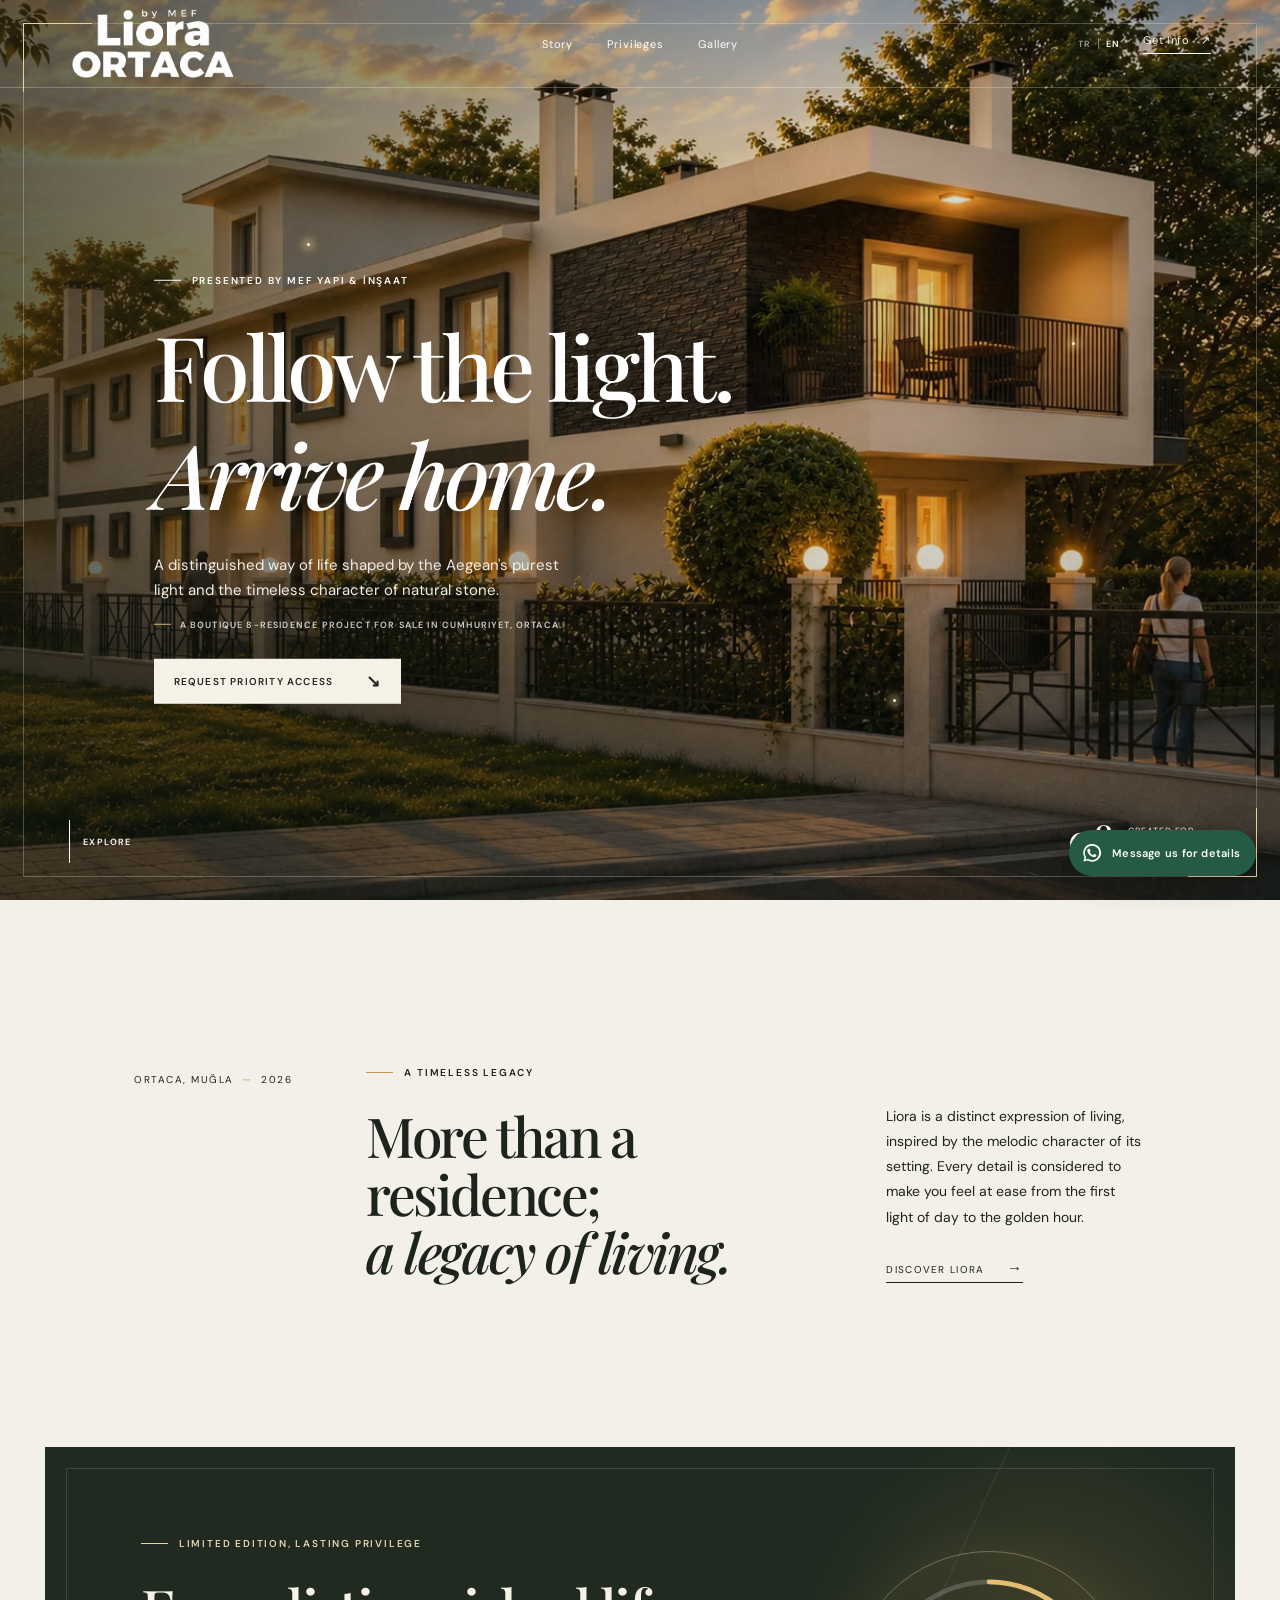
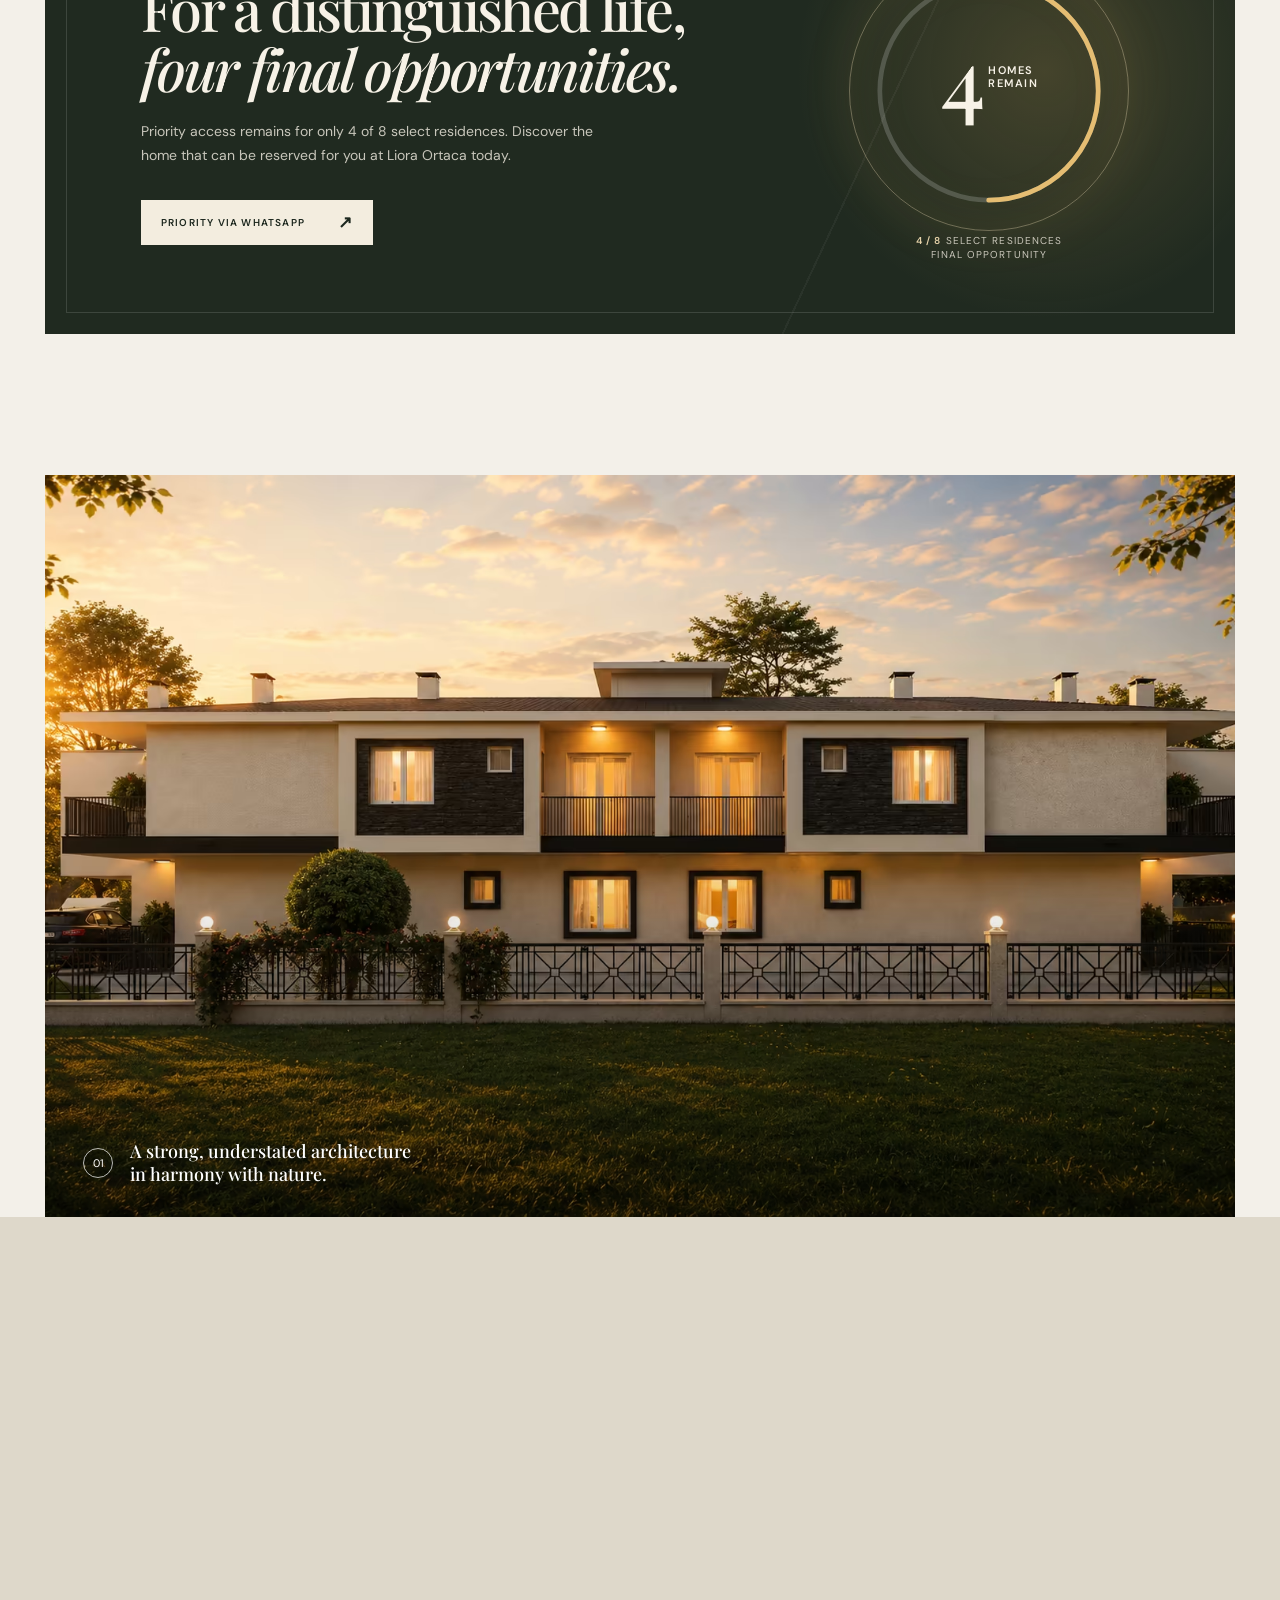
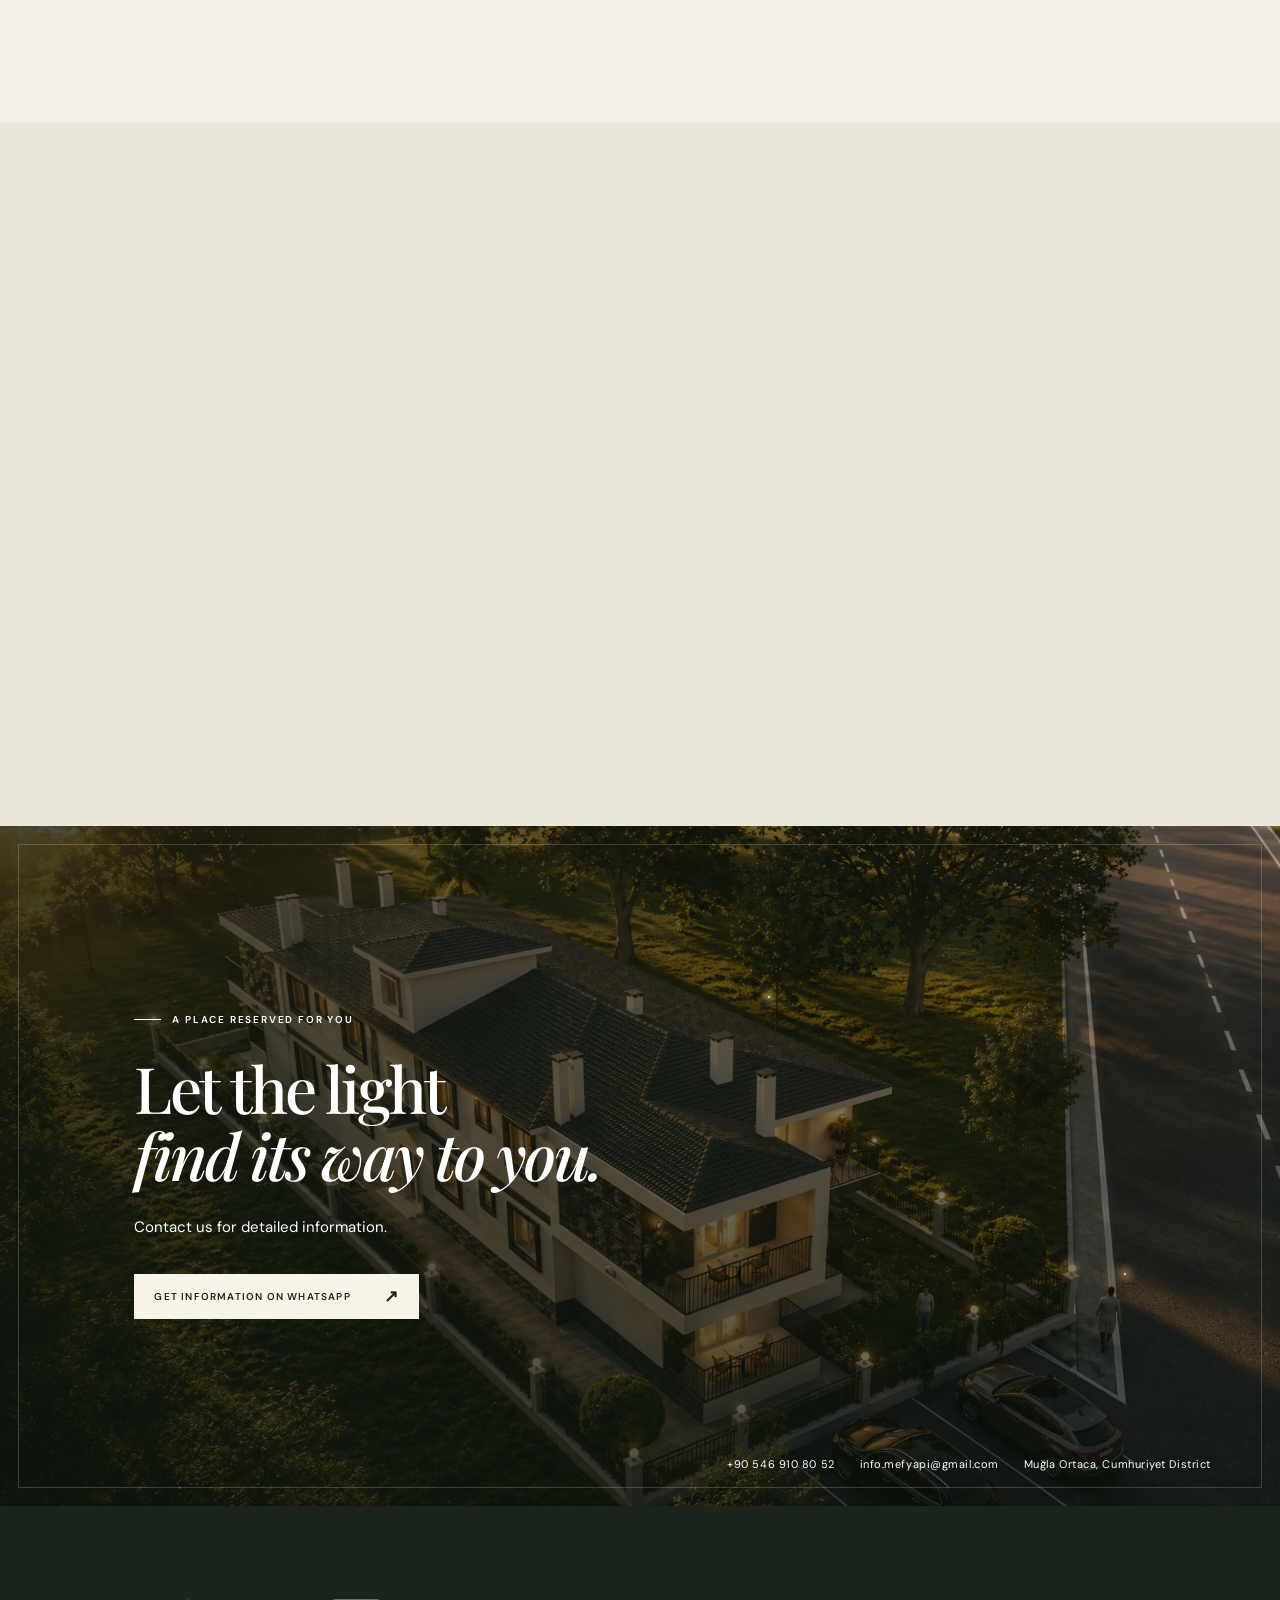
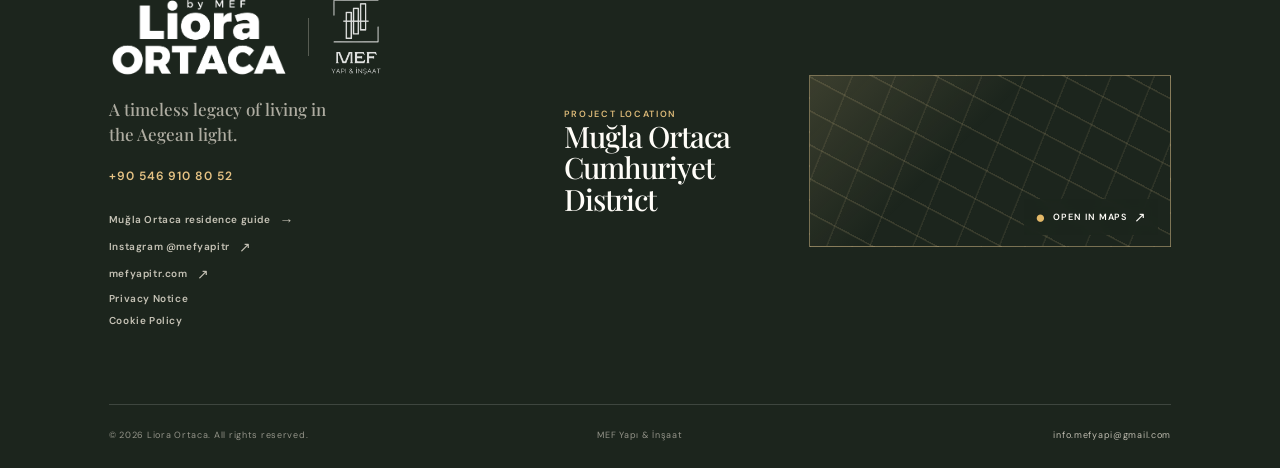
==== commit 5b9abb5e: "Configure cookieless GA4 and always-on maps" ====
--- a/en/index.html
+++ b/en/index.html
@@ -38,7 +38,7 @@
     <link rel="apple-touch-icon" href="/assets/liora-wordmark.png" />
     <link rel="manifest" href="/manifest.webmanifest" />
     <link rel="preload" as="image" href="/assets/liora-corner-1200.avif" type="image/avif" fetchpriority="high" imagesrcset="/assets/liora-corner-480.avif 480w, /assets/liora-corner-768.avif 768w, /assets/liora-corner-1200.avif 1200w, /assets/liora-corner-1672.avif 1672w" imagesizes="100vw" />
-    <link rel="stylesheet" href="/app.css?v=20260726p1" />
+    <link rel="stylesheet" href="/app.css?v=20260729a3" />
   </head>
   <body>
     <div class="grain" aria-hidden="true"></div>
@@ -177,8 +177,8 @@
 
     <footer class="footer">
       <div class="footer-main">
-        <div class="footer-brand-block"><div class="footer-brand-signatures"><a class="brand footer-brand" href="#top" aria-label="Liora Ortaca home" data-i18n-aria-label="brandAria"><span class="logo-lockup"><img src="/assets/liora-wordmark.png" width="871" height="394" alt="Liora Ortaca" /></span></a><span class="brand-divider" aria-hidden="true"></span><a class="mef-brand" href="https://mefyapitr.com" target="_blank" rel="noopener noreferrer" aria-label="MEF Yapı &amp; İnşaat website" data-i18n-aria-label="mefAria"><img src="/assets/mef-yapi-logo.png" width="198" height="293" alt="MEF Yapı & İnşaat" /></a></div><p data-i18n="footerTagline">A timeless legacy of living in the Aegean light.</p><a class="footer-phone" href="tel:+905469108052">+90 546 910 80 52</a><div class="footer-links"><a href="/mugla-ortaca-satilik-daire" hreflang="tr" data-sales-link data-i18n-html="salesGuideLink">Muğla Ortaca residence guide <span>→</span></a><a href="https://www.instagram.com/mefyapitr/" target="_blank" rel="noopener noreferrer" data-i18n-html="instagram">Instagram @mefyapitr <span>↗</span></a><a href="https://mefyapitr.com" target="_blank" rel="noopener noreferrer">mefyapitr.com <span>↗</span></a><a href="/privacy" data-privacy-link data-i18n="privacyLink">Privacy &amp; Cookies</a><button class="cookie-settings" id="cookieSettings" type="button" data-i18n="cookieSettings">Cookie Preferences</button></div></div>
-        <div class="footer-location"><div><p class="footer-label" data-i18n="locationKicker">PROJECT LOCATION</p><h2 data-i18n-html="locationTitle">Muğla Ortaca<br />Cumhuriyet District</h2></div><div class="map-shell"><iframe title="Liora Ortaca project location" data-i18n-title="mapTitle" src="https://www.google.com/maps?q=Mu%C4%9Fla%20Ortaca%20Cumhuriyet%20Mahallesi&amp;output=embed" loading="lazy" referrerpolicy="no-referrer"></iframe><a class="map-link" href="https://www.google.com/maps/search/?api=1&amp;query=Mu%C4%9Fla%20Ortaca%20Cumhuriyet%20Mahallesi" target="_blank" rel="noopener" data-i18n-html="mapLink"><span class="map-pin">●</span> Open in maps <b>↗</b></a></div></div>
+        <div class="footer-brand-block"><div class="footer-brand-signatures"><a class="brand footer-brand" href="#top" aria-label="Liora Ortaca home" data-i18n-aria-label="brandAria"><span class="logo-lockup"><img src="/assets/liora-wordmark.png" width="871" height="394" alt="Liora Ortaca" /></span></a><span class="brand-divider" aria-hidden="true"></span><a class="mef-brand" href="https://mefyapitr.com" target="_blank" rel="noopener noreferrer" aria-label="MEF Yapı &amp; İnşaat website" data-i18n-aria-label="mefAria"><img src="/assets/mef-yapi-logo.png" width="198" height="293" alt="MEF Yapı & İnşaat" /></a></div><p data-i18n="footerTagline">A timeless legacy of living in the Aegean light.</p><a class="footer-phone" href="tel:+905469108052">+90 546 910 80 52</a><div class="footer-links"><a href="/mugla-ortaca-satilik-daire" hreflang="tr" data-sales-link data-i18n-html="salesGuideLink">Muğla Ortaca residence guide <span>→</span></a><a href="https://www.instagram.com/mefyapitr/" target="_blank" rel="noopener noreferrer" data-i18n-html="instagram">Instagram @mefyapitr <span>↗</span></a><a href="https://mefyapitr.com" target="_blank" rel="noopener noreferrer">mefyapitr.com <span>↗</span></a><a href="/privacy" data-privacy-link data-i18n="privacyLink">Privacy Notice</a><a href="/cookies" data-cookie-link data-i18n="cookiePolicyLink">Cookie Policy</a></div></div>
+        <div class="footer-location"><div><p class="footer-label" data-i18n="locationKicker">PROJECT LOCATION</p><h2 data-i18n-html="locationTitle">Muğla Ortaca<br />Cumhuriyet District</h2></div><div class="map-shell map-loaded"><iframe title="Liora Ortaca project location" data-i18n-title="mapTitle" src="https://www.google.com/maps?q=Mu%C4%9Fla%20Ortaca%20Cumhuriyet%20Mahallesi&amp;output=embed" loading="lazy" referrerpolicy="no-referrer"></iframe><a class="map-link" href="https://www.google.com/maps/search/?api=1&amp;query=Mu%C4%9Fla%20Ortaca%20Cumhuriyet%20Mahallesi" target="_blank" rel="noopener noreferrer" data-i18n-html="mapLink"><span class="map-pin">●</span> Open in maps <b>↗</b></a></div></div>
       </div>
       <div class="footer-meta"><p data-i18n="copyright">© 2026 Liora Ortaca. All rights reserved.</p><p>MEF Yapı &amp; İnşaat</p><a href="mailto:info.mefyapi@gmail.com">info.mefyapi@gmail.com</a></div>
     </footer>
@@ -199,20 +199,9 @@
       <button class="whatsapp-dismiss" id="whatsappDismiss" type="button" aria-label="Minimize notification">×</button>
     </div>
 
-    <aside class="consent-banner" id="consentBanner" role="dialog" aria-modal="false" aria-labelledby="consentTitle" aria-describedby="consentText" hidden>
-      <div class="consent-copy">
-        <strong id="consentTitle" data-i18n="consentTitle">Your privacy, your choice</strong>
-        <p id="consentText"><span data-i18n="consentText">We use Analytics only with your permission to measure site performance and advertising conversions.</span> <a href="/privacy" data-privacy-link data-i18n="privacyLink">Privacy &amp; Cookies</a></p>
-      </div>
-      <div class="consent-actions">
-        <button class="consent-secondary" id="consentReject" type="button" data-i18n="consentReject">Reject</button>
-        <button class="consent-primary" id="consentAccept" type="button" data-i18n="consentAccept">Accept</button>
-      </div>
-    </aside>
-
-    <script src="/site-config.js?v=20260726p1"></script>
-    <script src="/seo.js?v=20260726p1"></script>
-    <script src="/script.js?v=20260726p1"></script>
-    <script src="/analytics.js?v=20260726p1"></script>
+    <script src="/site-config.js?v=20260729a3"></script>
+    <script src="/seo.js?v=20260729a3"></script>
+    <script src="/script.js?v=20260729a3"></script>
+    <script src="/analytics.js?v=20260729a3"></script>
   </body>
 </html>
--- a/app.css
+++ b/app.css
@@ -132,11 +132,12 @@
 }
 
 /* map-fallback.css */
-/* Visible branded fallback keeps the location module useful while the map loads. */
+/* Branded presentation while the embedded map loads. */
 .map-shell{position:relative;height:172px;overflow:hidden;border:1px solid rgba(232,205,148,.45);background:linear-gradient(135deg,rgba(238,207,143,.15),transparent 42%),repeating-linear-gradient(28deg,transparent 0 28px,rgba(232,205,148,.14) 29px 30px),repeating-linear-gradient(112deg,transparent 0 38px,rgba(232,205,148,.09) 39px 40px)}
 .map-shell::before{position:absolute;top:20%;left:47%;z-index:1;width:10px;height:10px;content:"";background:#e3b868;border:3px solid #f4e9d2;border-radius:50%;box-shadow:0 0 0 9px rgba(227,184,104,.2),0 0 20px rgba(227,184,104,.85)}
-.footer-location .map-shell iframe{position:relative;z-index:0;display:block;width:100%;height:100%;border:0;filter:grayscale(1) sepia(.24) saturate(.72) brightness(.79) contrast(1.08);opacity:.86}
-.map-link{position:absolute;right:12px;bottom:11px;z-index:2;display:flex;align-items:center;gap:7px;padding:9px 11px;color:#fffdf8;background:rgba(28,37,29,.87);font-size:9px;font-weight:600;letter-spacing:.1em;text-decoration:none;text-transform:uppercase;backdrop-filter:blur(5px)}
+.footer-location .map-shell iframe{position:relative;z-index:2;display:block;width:100%;height:100%;border:0;filter:grayscale(1) sepia(.24) saturate(.72) brightness(.79) contrast(1.08);opacity:.86}
+.map-shell.map-loaded::before{display:none}
+.map-link{position:absolute;right:12px;bottom:11px;z-index:3;display:flex;align-items:center;gap:7px;padding:9px 11px;color:#fffdf8;background:rgba(28,37,29,.87);font-size:9px;font-weight:600;letter-spacing:.1em;text-decoration:none;text-transform:uppercase;backdrop-filter:blur(5px)}
 .map-link b{font-size:14px;font-weight:400}.map-pin{color:#e3b868;font-size:17px;line-height:0}
 @media(max-width:760px){.footer-location>div:first-child{margin-bottom:21px}.footer-location>div.map-shell{margin-bottom:0}.map-shell{height:205px}}
 
@@ -154,8 +155,7 @@
 .hero-project-context{display:flex;width:max-content;max-width:100%;align-items:center;gap:9px;margin:-21px 0 28px;color:rgba(255,255,255,.78);font-size:9px;font-weight:600;letter-spacing:.13em;text-decoration:none;text-transform:uppercase;transition:color .25s ease}.hero-project-context:hover{color:#efd39d}.hero-project-context:before{width:17px;height:1px;flex:0 0 auto;background:#d7b674;content:""}
 .faq{display:grid;grid-template-columns:.9fr 1.35fr;gap:clamp(55px,9vw,140px);background:#ece7dc}.faq-heading h2{margin:0 0 25px;font-family:var(--serif);font-size:clamp(40px,4.3vw,66px);font-weight:500;line-height:1.05;letter-spacing:-.045em}.faq-heading h2 em{font-weight:500}.faq-heading>p:last-child{max-width:360px;color:#646b63;font-size:13px;line-height:1.75}.faq-list{border-top:1px solid var(--line)}.faq-list details{border-bottom:1px solid var(--line)}.faq-list summary{display:grid;min-height:82px;padding:23px 0;align-items:center;grid-template-columns:1fr 28px;gap:25px;list-style:none;font-family:var(--serif);font-size:21px;line-height:1.3;cursor:pointer}.faq-list summary::-webkit-details-marker{display:none}.faq-list summary i{position:relative;width:28px;height:28px;border:1px solid rgba(29,36,29,.28);border-radius:50%}.faq-list summary i:before,.faq-list summary i:after{position:absolute;top:50%;left:50%;width:9px;height:1px;background:var(--ink);content:"";transform:translate(-50%,-50%);transition:transform .25s ease}.faq-list summary i:after{transform:translate(-50%,-50%) rotate(90deg)}.faq-list details[open] summary i:after{transform:translate(-50%,-50%) rotate(0)}.faq-list details>p{max-width:620px;margin:-4px 45px 25px 0;color:#596159;font-size:13px;line-height:1.8}.faq-list details>p a{display:inline-block;margin-left:4px;color:var(--ink);font-size:10px;font-weight:700;letter-spacing:.08em;text-decoration:none;text-transform:uppercase;border-bottom:1px solid rgba(29,36,29,.4)}
 .footer-links .cookie-settings{width:max-content;padding:0;color:rgba(246,239,226,.78);border:0;border-bottom:1px solid rgba(246,239,226,.25);background:transparent;font:inherit;font-size:10px;font-weight:600;letter-spacing:.06em;cursor:pointer;transition:color .2s ease,border-color .2s ease}.footer-links .cookie-settings:hover{color:#e6c384;border-color:#e6c384}.footer-links .cookie-settings[hidden]{display:none!important}
-.consent-banner[hidden]{display:none!important}.consent-banner{position:fixed;right:24px;bottom:24px;left:24px;z-index:40;display:flex;max-width:1080px;margin:0 auto;padding:20px 22px;align-items:center;justify-content:space-between;gap:28px;color:#f7f1e6;border:1px solid rgba(218,183,119,.34);border-radius:16px;background:rgba(24,32,25,.97);box-shadow:0 22px 70px rgba(4,10,6,.38);backdrop-filter:blur(18px)}.consent-copy{max-width:690px}.consent-copy strong{display:block;margin-bottom:5px;font-family:var(--serif);font-size:18px;font-weight:600}.consent-copy p{margin:0;color:rgba(247,241,230,.76);font-size:11px;line-height:1.65}.consent-copy a{color:#e4c587;text-underline-offset:3px}.consent-actions{display:flex;flex:0 0 auto;gap:8px}.consent-actions button{min-width:94px;padding:12px 15px;border:1px solid rgba(239,213,162,.42);border-radius:2px;font-family:var(--sans);font-size:9px;font-weight:700;letter-spacing:.1em;text-transform:uppercase;cursor:pointer}.consent-secondary{color:#f5eee1;background:transparent}.consent-primary{color:#1b241c;background:#e4c587}.consent-actions button:hover{transform:translateY(-1px)}body.consent-open .whatsapp-widget{opacity:0!important;pointer-events:none!important}
-@media(max-width:760px){.grain{display:none}.hero-image,.landing-hero-media{animation:none}.logo-lockup{width:132px;height:auto}.footer .logo-lockup{width:150px;height:auto}.availability-counter>p{bottom:-28px}.footer-links{margin-top:23px}.footer-brand-signatures{gap:15px}.brand-divider{height:33px}.mef-brand{width:50px}.hero-image img{object-position:56% center}.hero-project-context{max-width:270px;margin:-18px 0 25px;font-size:8px;line-height:1.45}.faq{display:block}.faq-heading{margin-bottom:48px}.faq-heading h2{font-size:42px}.faq-list summary{min-height:74px;padding:21px 0;font-size:19px;grid-template-columns:1fr 26px;gap:17px}.faq-list summary i{width:26px;height:26px}.faq-list details>p{margin:0 0 23px;font-size:12px}.faq-list details>p a{margin:9px 0 0}.consent-banner{right:12px;bottom:calc(12px + env(safe-area-inset-bottom));left:12px;display:block;padding:18px;border-radius:14px}.consent-copy strong{font-size:17px}.consent-copy p{font-size:10px}.consent-actions{margin-top:14px}.consent-actions button{flex:1;min-width:0}.footer-links .cookie-settings{font-size:10px}}
+@media(max-width:760px){.grain{display:none}.hero-image,.landing-hero-media{animation:none}.logo-lockup{width:132px;height:auto}.footer .logo-lockup{width:150px;height:auto}.availability-counter>p{bottom:-28px}.footer-links{margin-top:23px}.footer-brand-signatures{gap:15px}.brand-divider{height:33px}.mef-brand{width:50px}.hero-image img{object-position:56% center}.hero-project-context{max-width:270px;margin:-18px 0 25px;font-size:8px;line-height:1.45}.faq{display:block}.faq-heading{margin-bottom:48px}.faq-heading h2{font-size:42px}.faq-list summary{min-height:74px;padding:21px 0;font-size:19px;grid-template-columns:1fr 26px;gap:17px}.faq-list summary i{width:26px;height:26px}.faq-list details>p{margin:0 0 23px;font-size:12px}.faq-list details>p a{margin:9px 0 0}}
 
 /* language.css */
 .header-actions{display:flex;justify-self:end;align-items:center;gap:23px}.language-switch{display:flex;align-items:center;gap:7px;color:#fff;font-size:9px;font-weight:600;letter-spacing:.12em}.language-switch>span{width:1px;height:11px;background:rgba(255,255,255,.45)}.language-button{padding:4px 0;color:rgba(255,255,255,.57);border:0;background:transparent;font:inherit;letter-spacing:inherit;cursor:pointer;transition:color .2s ease}.language-button[aria-pressed="true"]{color:#fff}.language-button:hover{color:#e9c980}
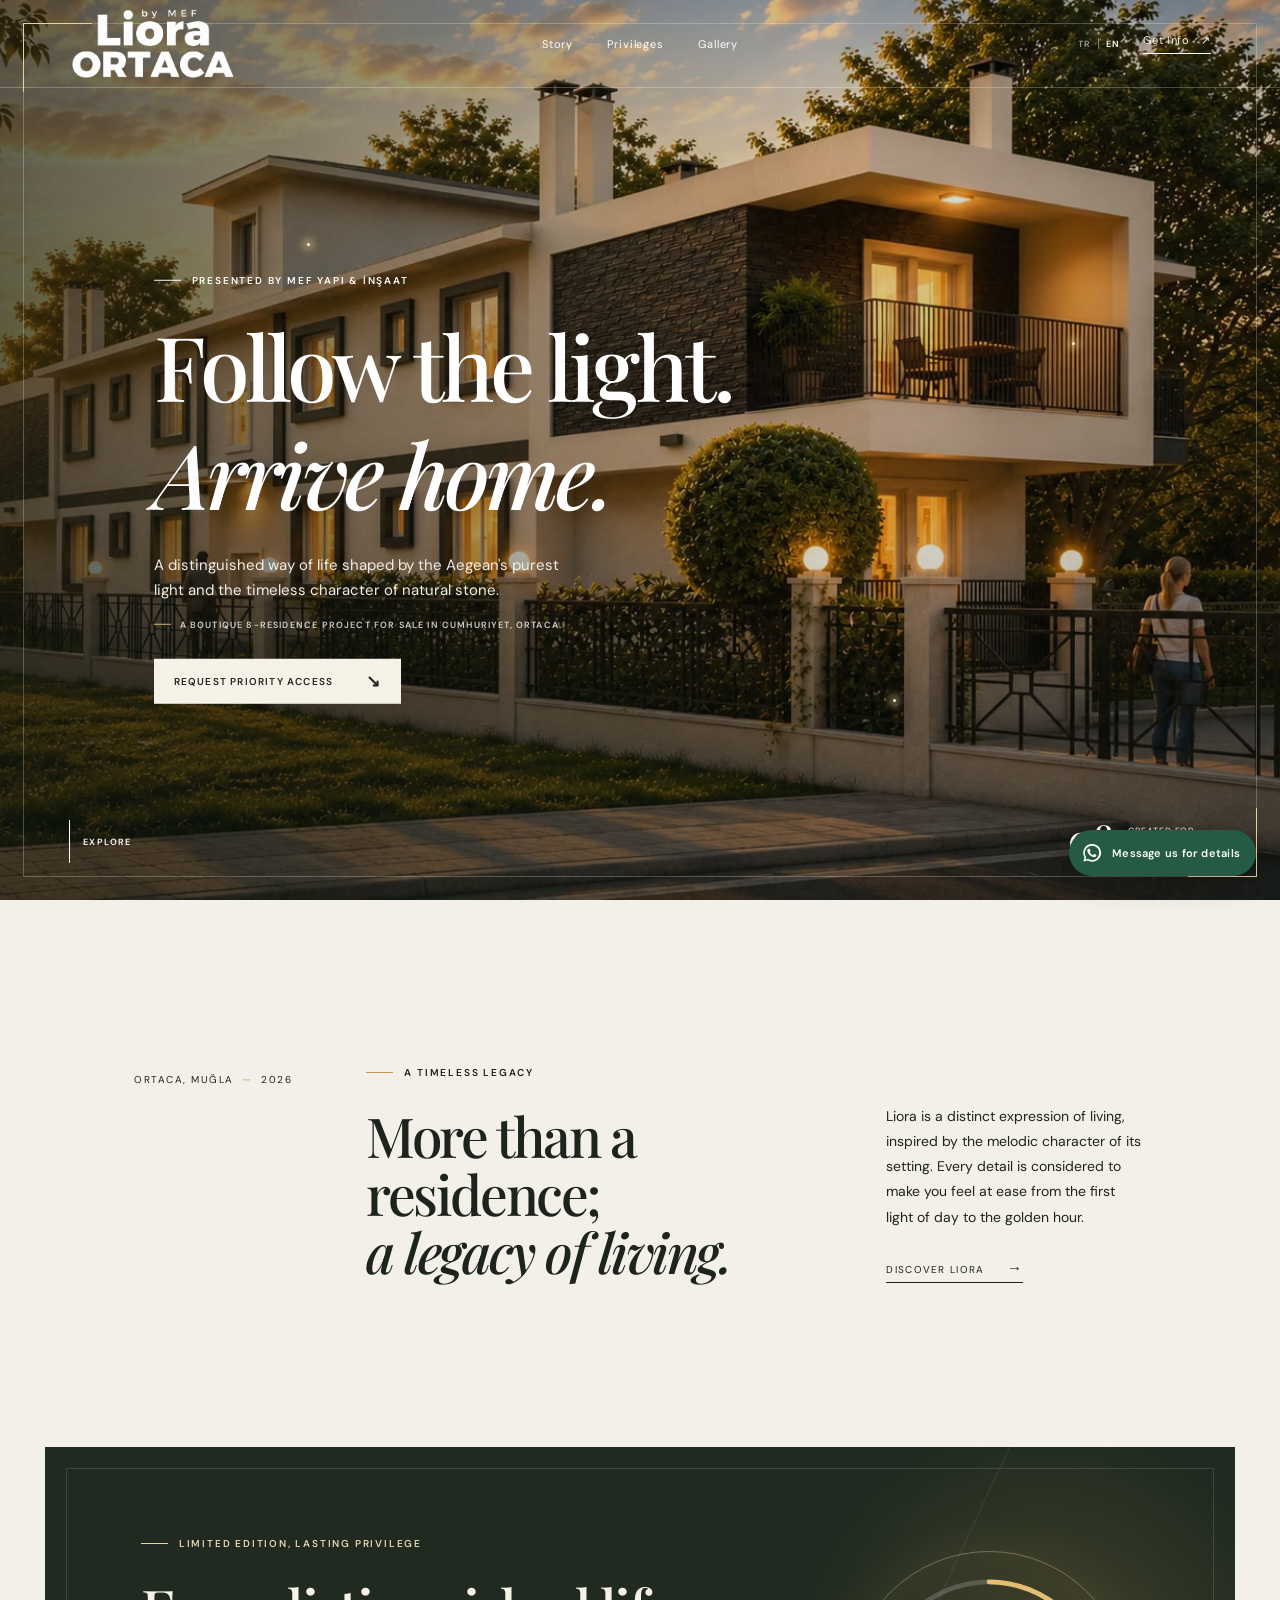
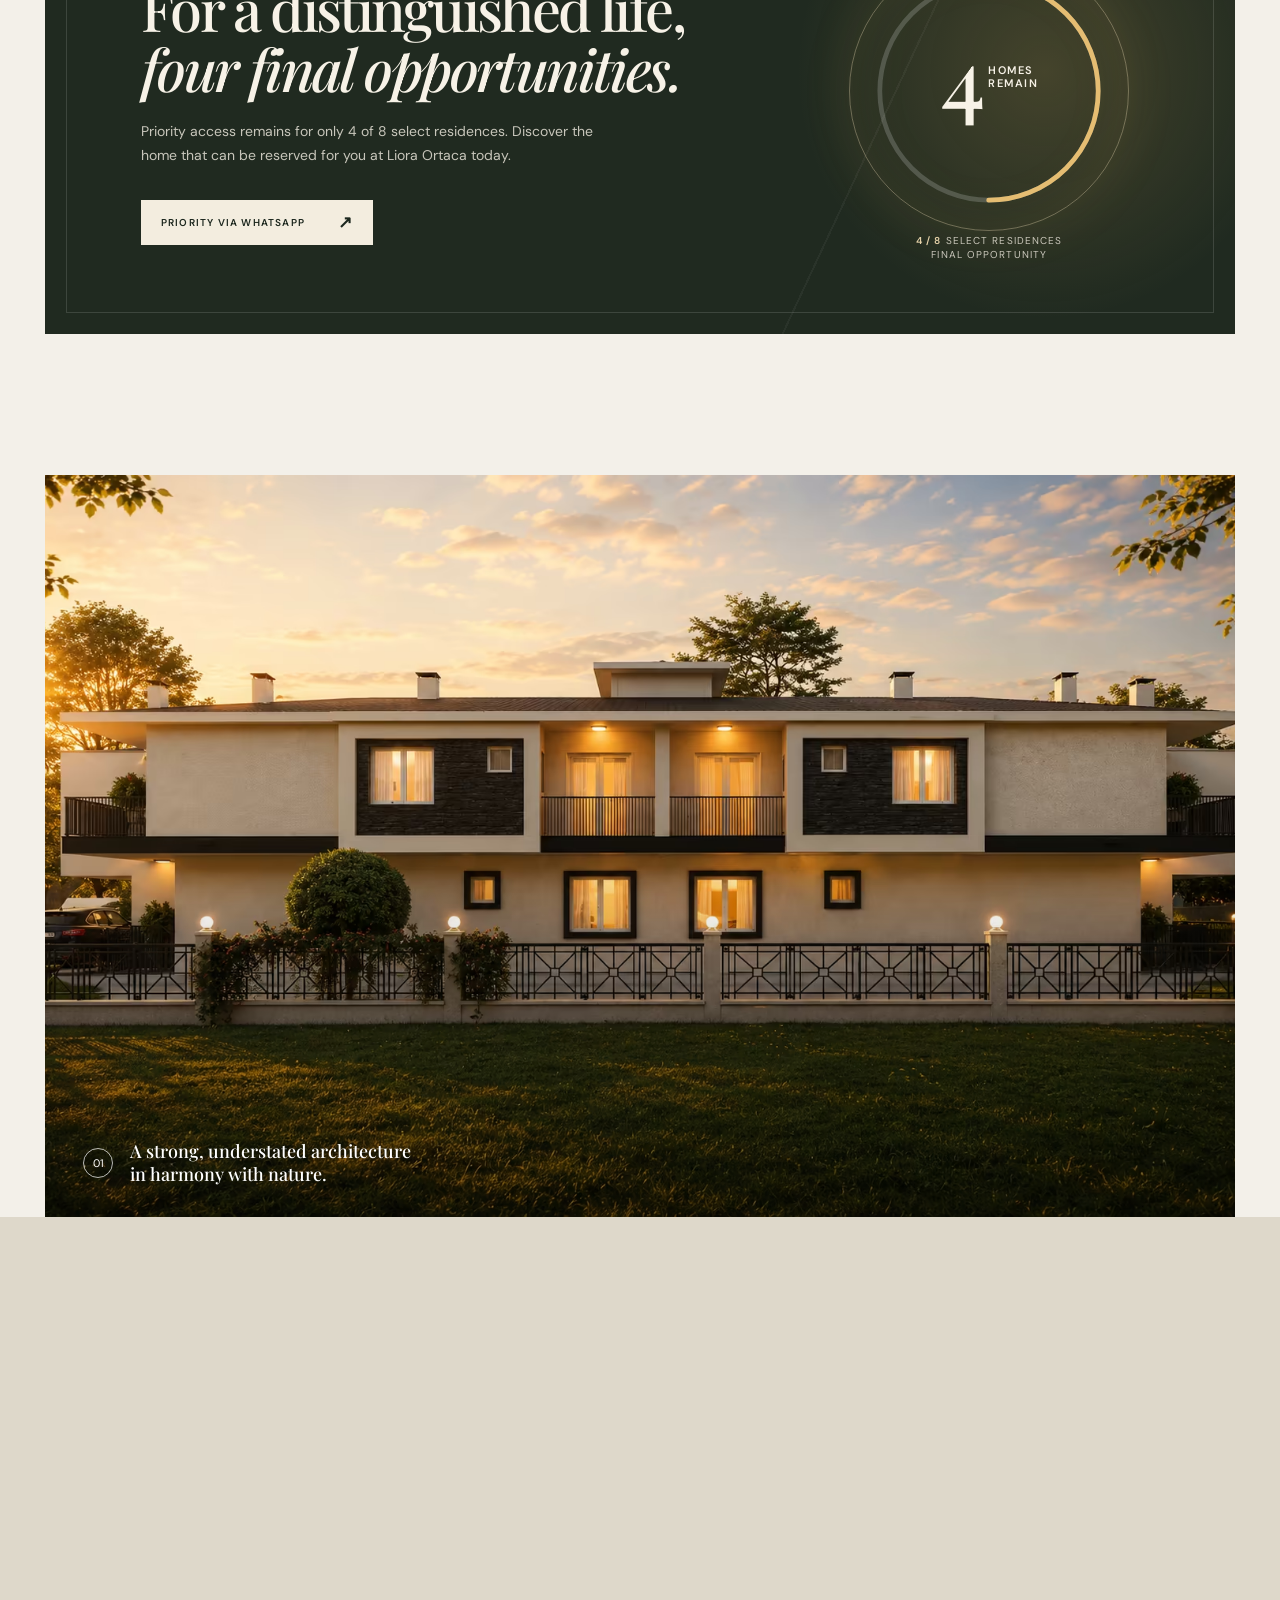
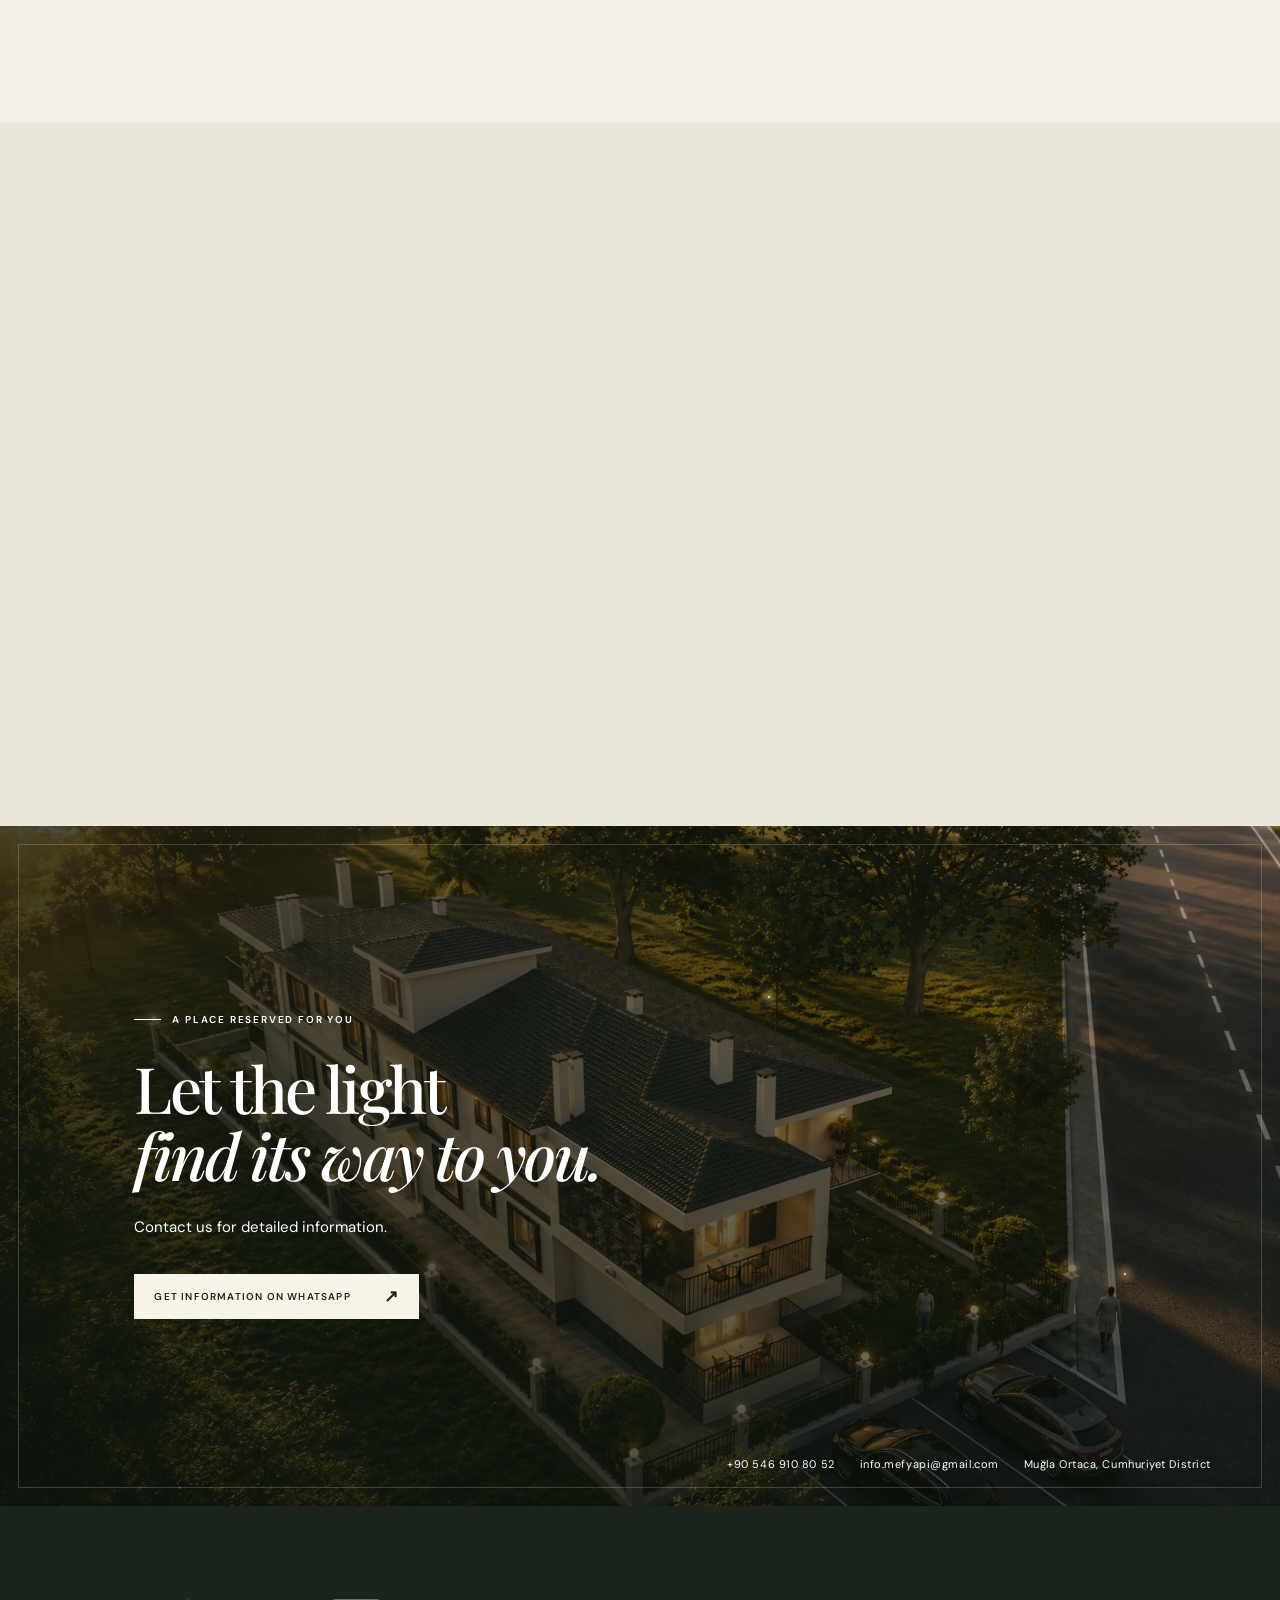
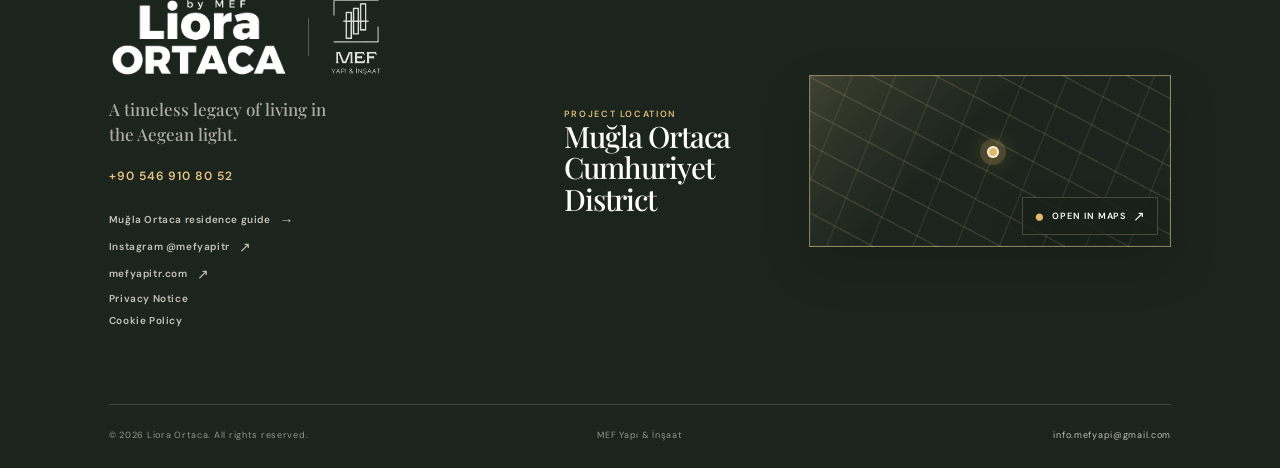
==== commit ee1a9bcf: "Restore premium map effects and brand title" ====
--- a/en/index.html
+++ b/en/index.html
@@ -38,7 +38,7 @@
     <link rel="apple-touch-icon" href="/assets/liora-wordmark.png" />
     <link rel="manifest" href="/manifest.webmanifest" />
     <link rel="preload" as="image" href="/assets/liora-corner-1200.avif" type="image/avif" fetchpriority="high" imagesrcset="/assets/liora-corner-480.avif 480w, /assets/liora-corner-768.avif 768w, /assets/liora-corner-1200.avif 1200w, /assets/liora-corner-1672.avif 1672w" imagesizes="100vw" />
-    <link rel="stylesheet" href="/app.css?v=20260729a3" />
+    <link rel="stylesheet" href="/app.css?v=20260729a4" />
   </head>
   <body>
     <div class="grain" aria-hidden="true"></div>
@@ -200,8 +200,8 @@
     </div>
 
     <script src="/site-config.js?v=20260729a3"></script>
-    <script src="/seo.js?v=20260729a3"></script>
-    <script src="/script.js?v=20260729a3"></script>
+    <script src="/seo.js?v=20260729a4"></script>
+    <script src="/script.js?v=20260729a4"></script>
     <script src="/analytics.js?v=20260729a3"></script>
   </body>
 </html>
--- a/app.css
+++ b/app.css
@@ -132,13 +132,19 @@
 }
 
 /* map-fallback.css */
-/* Branded presentation while the embedded map loads. */
-.map-shell{position:relative;height:172px;overflow:hidden;border:1px solid rgba(232,205,148,.45);background:linear-gradient(135deg,rgba(238,207,143,.15),transparent 42%),repeating-linear-gradient(28deg,transparent 0 28px,rgba(232,205,148,.14) 29px 30px),repeating-linear-gradient(112deg,transparent 0 38px,rgba(232,205,148,.09) 39px 40px)}
-.map-shell::before{position:absolute;top:20%;left:47%;z-index:1;width:10px;height:10px;content:"";background:#e3b868;border:3px solid #f4e9d2;border-radius:50%;box-shadow:0 0 0 9px rgba(227,184,104,.2),0 0 20px rgba(227,184,104,.85)}
-.footer-location .map-shell iframe{position:relative;z-index:2;display:block;width:100%;height:100%;border:0;filter:grayscale(1) sepia(.24) saturate(.72) brightness(.79) contrast(1.08);opacity:.86}
-.map-shell.map-loaded::before{display:none}
-.map-link{position:absolute;right:12px;bottom:11px;z-index:3;display:flex;align-items:center;gap:7px;padding:9px 11px;color:#fffdf8;background:rgba(28,37,29,.87);font-size:9px;font-weight:600;letter-spacing:.1em;text-decoration:none;text-transform:uppercase;backdrop-filter:blur(5px)}
-.map-link b{font-size:14px;font-weight:400}.map-pin{color:#e3b868;font-size:17px;line-height:0}
+/* Premium map treatment: the iframe stays interactive beneath non-blocking light effects. */
+.map-shell{position:relative;isolation:isolate;height:172px;overflow:hidden;border:1px solid rgba(232,205,148,.52);background:linear-gradient(135deg,rgba(238,207,143,.15),transparent 42%),repeating-linear-gradient(28deg,transparent 0 28px,rgba(232,205,148,.14) 29px 30px),repeating-linear-gradient(112deg,transparent 0 38px,rgba(232,205,148,.09) 39px 40px);box-shadow:inset 0 0 0 1px rgba(255,245,220,.04),0 18px 44px rgba(3,10,5,.18)}
+.map-shell::before{position:absolute;inset:-72% -58%;z-index:2;content:"";pointer-events:none;background:linear-gradient(112deg,transparent 38%,rgba(255,230,177,.03) 44%,rgba(255,225,163,.2) 50%,rgba(255,239,205,.05) 56%,transparent 63%);mix-blend-mode:screen;transform:translateX(-38%);animation:map-light-sweep 10s cubic-bezier(.45,0,.25,1) infinite}
+.map-shell::after{position:absolute;top:41%;left:49%;z-index:3;width:8px;height:8px;content:"";pointer-events:none;background:#e3b868;border:2px solid rgba(255,247,229,.95);border-radius:50%;box-shadow:0 0 0 7px rgba(227,184,104,.18),0 0 22px rgba(227,184,104,.8);animation:map-marker-pulse 3.8s ease-out infinite}
+.footer-location .map-shell iframe{position:relative;z-index:1;display:block;width:100%;height:100%;border:0;filter:grayscale(1) sepia(.3) saturate(.74) brightness(.76) contrast(1.1);opacity:.88;animation:map-reveal 1.1s ease-out both}
+.map-link{position:absolute;right:12px;bottom:11px;z-index:4;display:flex;align-items:center;gap:7px;padding:9px 11px;color:#fffdf8;border:1px solid rgba(236,205,146,.24);background:rgba(24,34,26,.88);box-shadow:0 9px 24px rgba(3,10,5,.22);font-size:9px;font-weight:600;letter-spacing:.1em;text-decoration:none;text-transform:uppercase;backdrop-filter:blur(7px);transition:border-color .25s ease,background-color .25s ease,transform .25s ease}
+.map-link:hover,.map-link:focus-visible{border-color:rgba(236,205,146,.62);background:rgba(35,45,36,.94);transform:translateY(-2px)}
+.map-link b{font-size:14px;font-weight:400}.map-pin{color:#e3b868;font-size:17px;line-height:0;animation:map-pin-breathe 2.8s ease-in-out infinite}
+@keyframes map-light-sweep{0%,18%{transform:translateX(-38%)}58%,100%{transform:translateX(38%)}}
+@keyframes map-marker-pulse{0%{box-shadow:0 0 0 0 rgba(227,184,104,.42),0 0 18px rgba(227,184,104,.7)}68%,100%{box-shadow:0 0 0 18px rgba(227,184,104,0),0 0 28px rgba(227,184,104,.18)}}
+@keyframes map-pin-breathe{0%,100%{opacity:.72;transform:scale(.9)}50%{opacity:1;transform:scale(1.08)}}
+@keyframes map-reveal{from{opacity:0;transform:scale(1.018)}to{opacity:.88;transform:scale(1)}}
+@media(prefers-reduced-motion:reduce){.map-shell::before,.map-shell::after,.footer-location .map-shell iframe,.map-pin{animation:none}.map-link{transition:none}}
 @media(max-width:760px){.footer-location>div:first-child{margin-bottom:21px}.footer-location>div.map-shell{margin-bottom:0}.map-shell{height:205px}}
 
 /* precision.css */
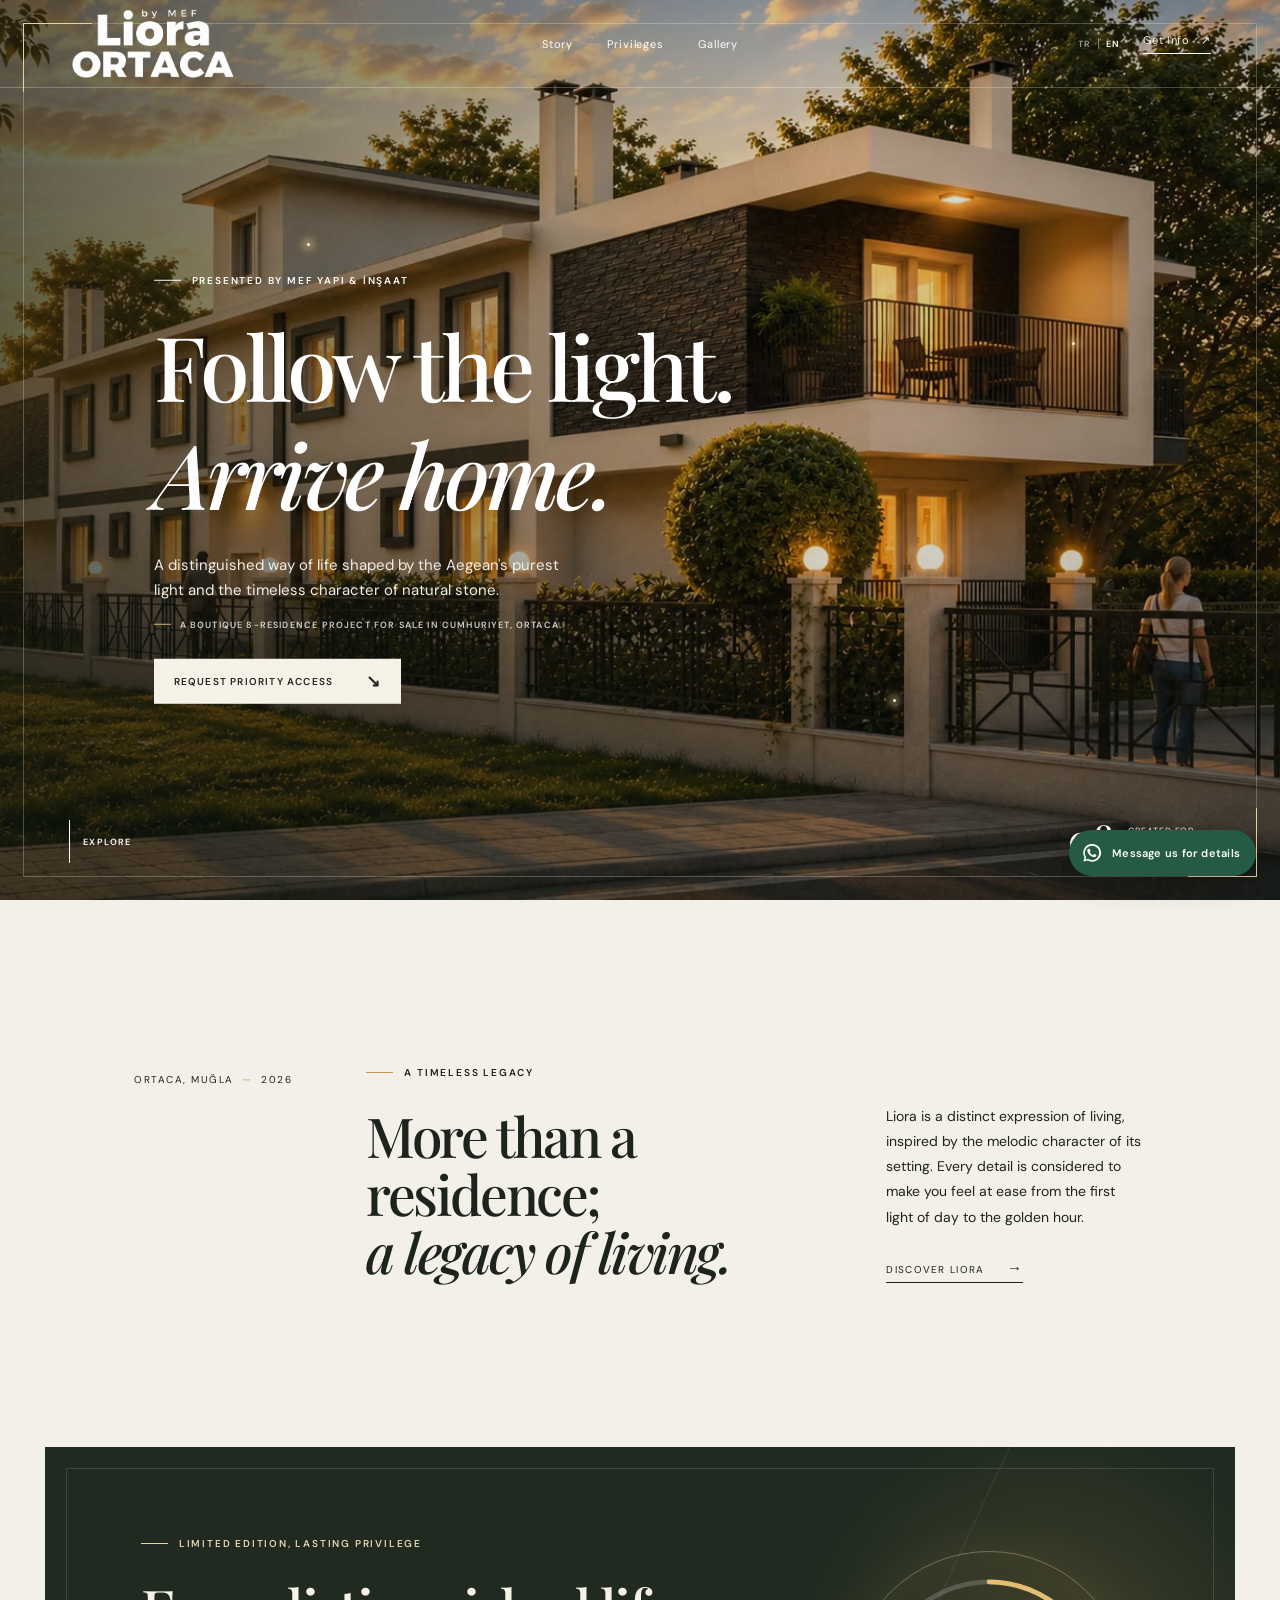
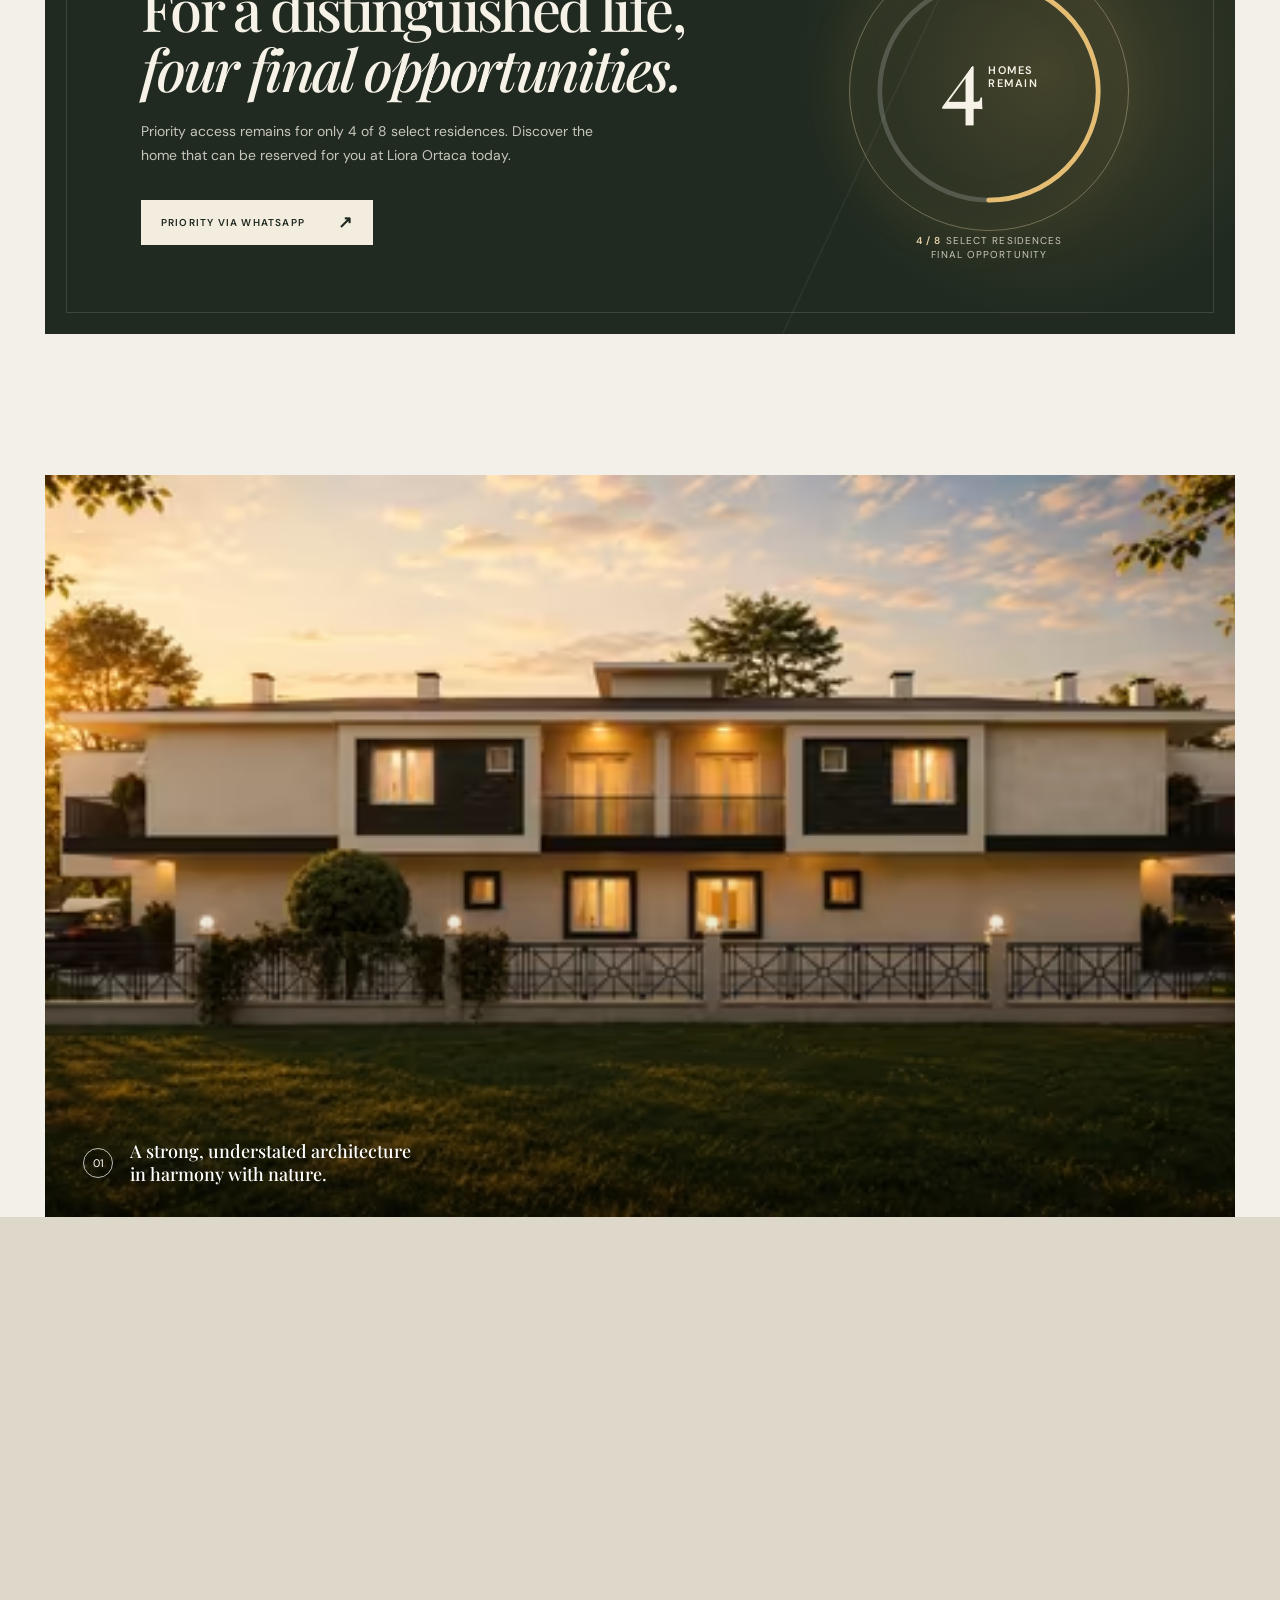
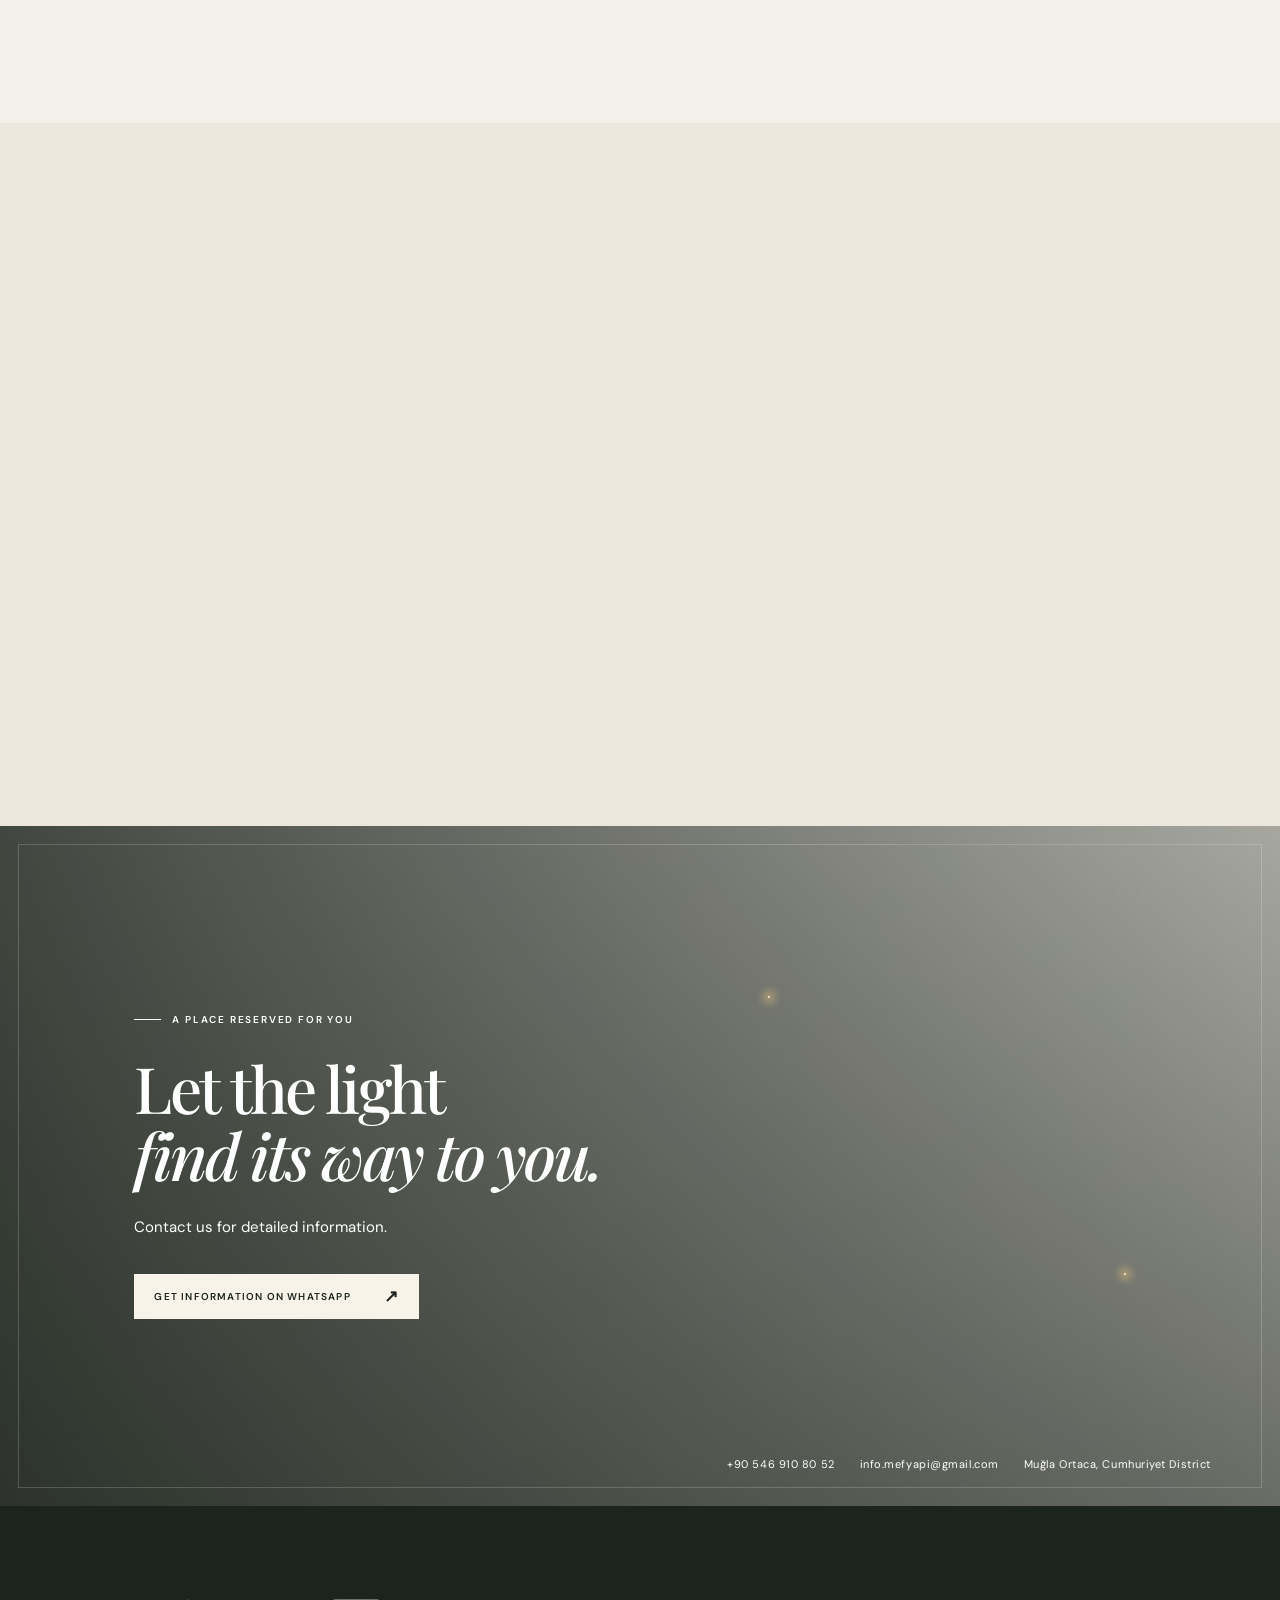
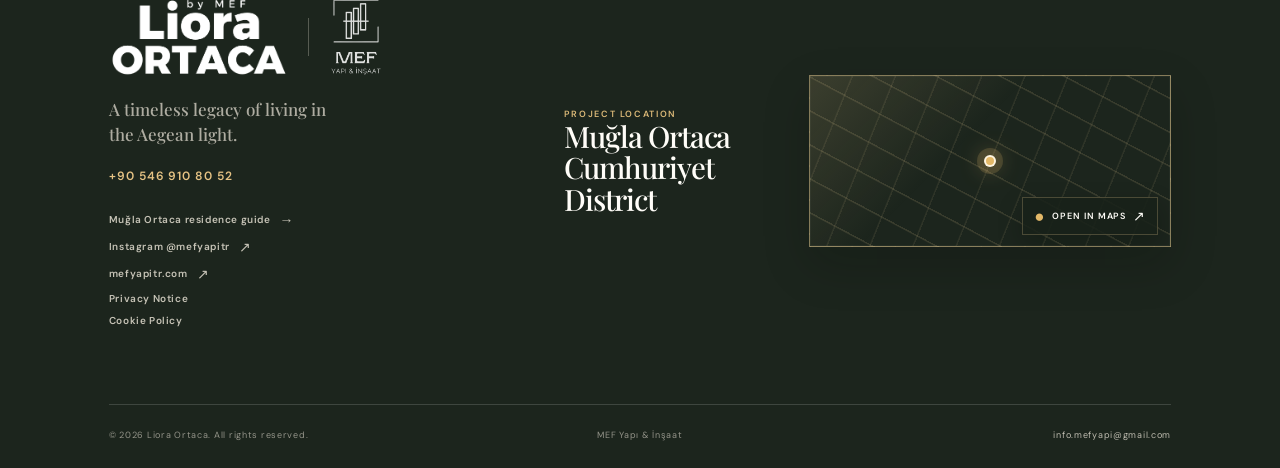
==== commit bf9db433: "Refine project map location and animation" ====
--- a/en/index.html
+++ b/en/index.html
@@ -38,7 +38,7 @@
     <link rel="apple-touch-icon" href="/assets/liora-wordmark.png" />
     <link rel="manifest" href="/manifest.webmanifest" />
     <link rel="preload" as="image" href="/assets/liora-corner-1200.avif" type="image/avif" fetchpriority="high" imagesrcset="/assets/liora-corner-480.avif 480w, /assets/liora-corner-768.avif 768w, /assets/liora-corner-1200.avif 1200w, /assets/liora-corner-1672.avif 1672w" imagesizes="100vw" />
-    <link rel="stylesheet" href="/app.css?v=20260729a4" />
+    <link rel="stylesheet" href="/app.css?v=20260729a5" />
   </head>
   <body>
     <div class="grain" aria-hidden="true"></div>
@@ -178,7 +178,7 @@
     <footer class="footer">
       <div class="footer-main">
         <div class="footer-brand-block"><div class="footer-brand-signatures"><a class="brand footer-brand" href="#top" aria-label="Liora Ortaca home" data-i18n-aria-label="brandAria"><span class="logo-lockup"><img src="/assets/liora-wordmark.png" width="871" height="394" alt="Liora Ortaca" /></span></a><span class="brand-divider" aria-hidden="true"></span><a class="mef-brand" href="https://mefyapitr.com" target="_blank" rel="noopener noreferrer" aria-label="MEF Yapı &amp; İnşaat website" data-i18n-aria-label="mefAria"><img src="/assets/mef-yapi-logo.png" width="198" height="293" alt="MEF Yapı & İnşaat" /></a></div><p data-i18n="footerTagline">A timeless legacy of living in the Aegean light.</p><a class="footer-phone" href="tel:+905469108052">+90 546 910 80 52</a><div class="footer-links"><a href="/mugla-ortaca-satilik-daire" hreflang="tr" data-sales-link data-i18n-html="salesGuideLink">Muğla Ortaca residence guide <span>→</span></a><a href="https://www.instagram.com/mefyapitr/" target="_blank" rel="noopener noreferrer" data-i18n-html="instagram">Instagram @mefyapitr <span>↗</span></a><a href="https://mefyapitr.com" target="_blank" rel="noopener noreferrer">mefyapitr.com <span>↗</span></a><a href="/privacy" data-privacy-link data-i18n="privacyLink">Privacy Notice</a><a href="/cookies" data-cookie-link data-i18n="cookiePolicyLink">Cookie Policy</a></div></div>
-        <div class="footer-location"><div><p class="footer-label" data-i18n="locationKicker">PROJECT LOCATION</p><h2 data-i18n-html="locationTitle">Muğla Ortaca<br />Cumhuriyet District</h2></div><div class="map-shell map-loaded"><iframe title="Liora Ortaca project location" data-i18n-title="mapTitle" src="https://www.google.com/maps?q=Mu%C4%9Fla%20Ortaca%20Cumhuriyet%20Mahallesi&amp;output=embed" loading="lazy" referrerpolicy="no-referrer"></iframe><a class="map-link" href="https://www.google.com/maps/search/?api=1&amp;query=Mu%C4%9Fla%20Ortaca%20Cumhuriyet%20Mahallesi" target="_blank" rel="noopener noreferrer" data-i18n-html="mapLink"><span class="map-pin">●</span> Open in maps <b>↗</b></a></div></div>
+        <div class="footer-location"><div><p class="footer-label" data-i18n="locationKicker">PROJECT LOCATION</p><h2 data-i18n-html="locationTitle">Muğla Ortaca<br />Cumhuriyet District</h2></div><div class="map-shell map-loaded"><iframe title="Liora Ortaca project location" data-i18n-title="mapTitle" src="https://www.google.com/maps?q=36.848878%2C28.757576&amp;z=13&amp;output=embed" loading="lazy" referrerpolicy="no-referrer"></iframe><a class="map-link" href="https://www.google.com/maps/search/?api=1&amp;query=36.848878%2C28.757576" target="_blank" rel="noopener noreferrer" data-i18n-html="mapLink"><span class="map-pin">●</span> Open in maps <b>↗</b></a></div></div>
       </div>
       <div class="footer-meta"><p data-i18n="copyright">© 2026 Liora Ortaca. All rights reserved.</p><p>MEF Yapı &amp; İnşaat</p><a href="mailto:info.mefyapi@gmail.com">info.mefyapi@gmail.com</a></div>
     </footer>
@@ -200,7 +200,7 @@
     </div>
 
     <script src="/site-config.js?v=20260729a3"></script>
-    <script src="/seo.js?v=20260729a4"></script>
+    <script src="/seo.js?v=20260729a5"></script>
     <script src="/script.js?v=20260729a4"></script>
     <script src="/analytics.js?v=20260729a3"></script>
   </body>
--- a/app.css
+++ b/app.css
@@ -133,18 +133,19 @@
 
 /* map-fallback.css */
 /* Premium map treatment: the iframe stays interactive beneath non-blocking light effects. */
-.map-shell{position:relative;isolation:isolate;height:172px;overflow:hidden;border:1px solid rgba(232,205,148,.52);background:linear-gradient(135deg,rgba(238,207,143,.15),transparent 42%),repeating-linear-gradient(28deg,transparent 0 28px,rgba(232,205,148,.14) 29px 30px),repeating-linear-gradient(112deg,transparent 0 38px,rgba(232,205,148,.09) 39px 40px);box-shadow:inset 0 0 0 1px rgba(255,245,220,.04),0 18px 44px rgba(3,10,5,.18)}
-.map-shell::before{position:absolute;inset:-72% -58%;z-index:2;content:"";pointer-events:none;background:linear-gradient(112deg,transparent 38%,rgba(255,230,177,.03) 44%,rgba(255,225,163,.2) 50%,rgba(255,239,205,.05) 56%,transparent 63%);mix-blend-mode:screen;transform:translateX(-38%);animation:map-light-sweep 10s cubic-bezier(.45,0,.25,1) infinite}
-.map-shell::after{position:absolute;top:41%;left:49%;z-index:3;width:8px;height:8px;content:"";pointer-events:none;background:#e3b868;border:2px solid rgba(255,247,229,.95);border-radius:50%;box-shadow:0 0 0 7px rgba(227,184,104,.18),0 0 22px rgba(227,184,104,.8);animation:map-marker-pulse 3.8s ease-out infinite}
+.map-shell{position:relative;isolation:isolate;height:172px;overflow:hidden;border:1px solid rgba(232,205,148,.52);background:linear-gradient(135deg,rgba(238,207,143,.15),transparent 42%),repeating-linear-gradient(28deg,transparent 0 28px,rgba(232,205,148,.14) 29px 30px),repeating-linear-gradient(112deg,transparent 0 38px,rgba(232,205,148,.09) 39px 40px);box-shadow:inset 0 0 0 1px rgba(255,245,220,.04),0 18px 44px rgba(3,10,5,.18);animation:map-frame-glow 7s ease-in-out infinite}
+.map-shell::before{position:absolute;inset:-72% -58%;z-index:2;content:"";pointer-events:none;background:linear-gradient(112deg,transparent 38%,rgba(255,230,177,.025) 44%,rgba(255,225,163,.17) 50%,rgba(255,239,205,.04) 56%,transparent 63%);mix-blend-mode:screen;transform:translateX(-46%);will-change:transform;animation:map-light-sweep 7.6s linear infinite}
+.map-shell::after{position:absolute;top:50%;left:50%;z-index:3;width:8px;height:8px;content:"";pointer-events:none;background:#e3b868;border:2px solid rgba(255,247,229,.96);border-radius:50%;box-shadow:0 0 0 7px rgba(227,184,104,.18),0 0 22px rgba(227,184,104,.8);transform:translate(-50%,-50%);animation:map-marker-pulse 3.1s cubic-bezier(.22,.61,.36,1) infinite}
 .footer-location .map-shell iframe{position:relative;z-index:1;display:block;width:100%;height:100%;border:0;filter:grayscale(1) sepia(.3) saturate(.74) brightness(.76) contrast(1.1);opacity:.88;animation:map-reveal 1.1s ease-out both}
 .map-link{position:absolute;right:12px;bottom:11px;z-index:4;display:flex;align-items:center;gap:7px;padding:9px 11px;color:#fffdf8;border:1px solid rgba(236,205,146,.24);background:rgba(24,34,26,.88);box-shadow:0 9px 24px rgba(3,10,5,.22);font-size:9px;font-weight:600;letter-spacing:.1em;text-decoration:none;text-transform:uppercase;backdrop-filter:blur(7px);transition:border-color .25s ease,background-color .25s ease,transform .25s ease}
 .map-link:hover,.map-link:focus-visible{border-color:rgba(236,205,146,.62);background:rgba(35,45,36,.94);transform:translateY(-2px)}
 .map-link b{font-size:14px;font-weight:400}.map-pin{color:#e3b868;font-size:17px;line-height:0;animation:map-pin-breathe 2.8s ease-in-out infinite}
-@keyframes map-light-sweep{0%,18%{transform:translateX(-38%)}58%,100%{transform:translateX(38%)}}
-@keyframes map-marker-pulse{0%{box-shadow:0 0 0 0 rgba(227,184,104,.42),0 0 18px rgba(227,184,104,.7)}68%,100%{box-shadow:0 0 0 18px rgba(227,184,104,0),0 0 28px rgba(227,184,104,.18)}}
+@keyframes map-light-sweep{from{transform:translateX(-46%)}to{transform:translateX(46%)}}
+@keyframes map-marker-pulse{0%{box-shadow:0 0 0 0 rgba(227,184,104,.4),0 0 16px rgba(227,184,104,.68)}72%,100%{box-shadow:0 0 0 19px rgba(227,184,104,0),0 0 30px rgba(227,184,104,.16)}}
+@keyframes map-frame-glow{0%,100%{border-color:rgba(232,205,148,.42);box-shadow:inset 0 0 0 1px rgba(255,245,220,.035),0 16px 38px rgba(3,10,5,.16)}50%{border-color:rgba(237,210,153,.67);box-shadow:inset 0 0 0 1px rgba(255,245,220,.075),0 20px 52px rgba(3,10,5,.24)}}
 @keyframes map-pin-breathe{0%,100%{opacity:.72;transform:scale(.9)}50%{opacity:1;transform:scale(1.08)}}
 @keyframes map-reveal{from{opacity:0;transform:scale(1.018)}to{opacity:.88;transform:scale(1)}}
-@media(prefers-reduced-motion:reduce){.map-shell::before,.map-shell::after,.footer-location .map-shell iframe,.map-pin{animation:none}.map-link{transition:none}}
+@media(prefers-reduced-motion:reduce){.map-shell,.map-shell::before,.map-shell::after,.footer-location .map-shell iframe,.map-pin{animation:none}.map-link{transition:none}}
 @media(max-width:760px){.footer-location>div:first-child{margin-bottom:21px}.footer-location>div.map-shell{margin-bottom:0}.map-shell{height:205px}}
 
 /* precision.css */
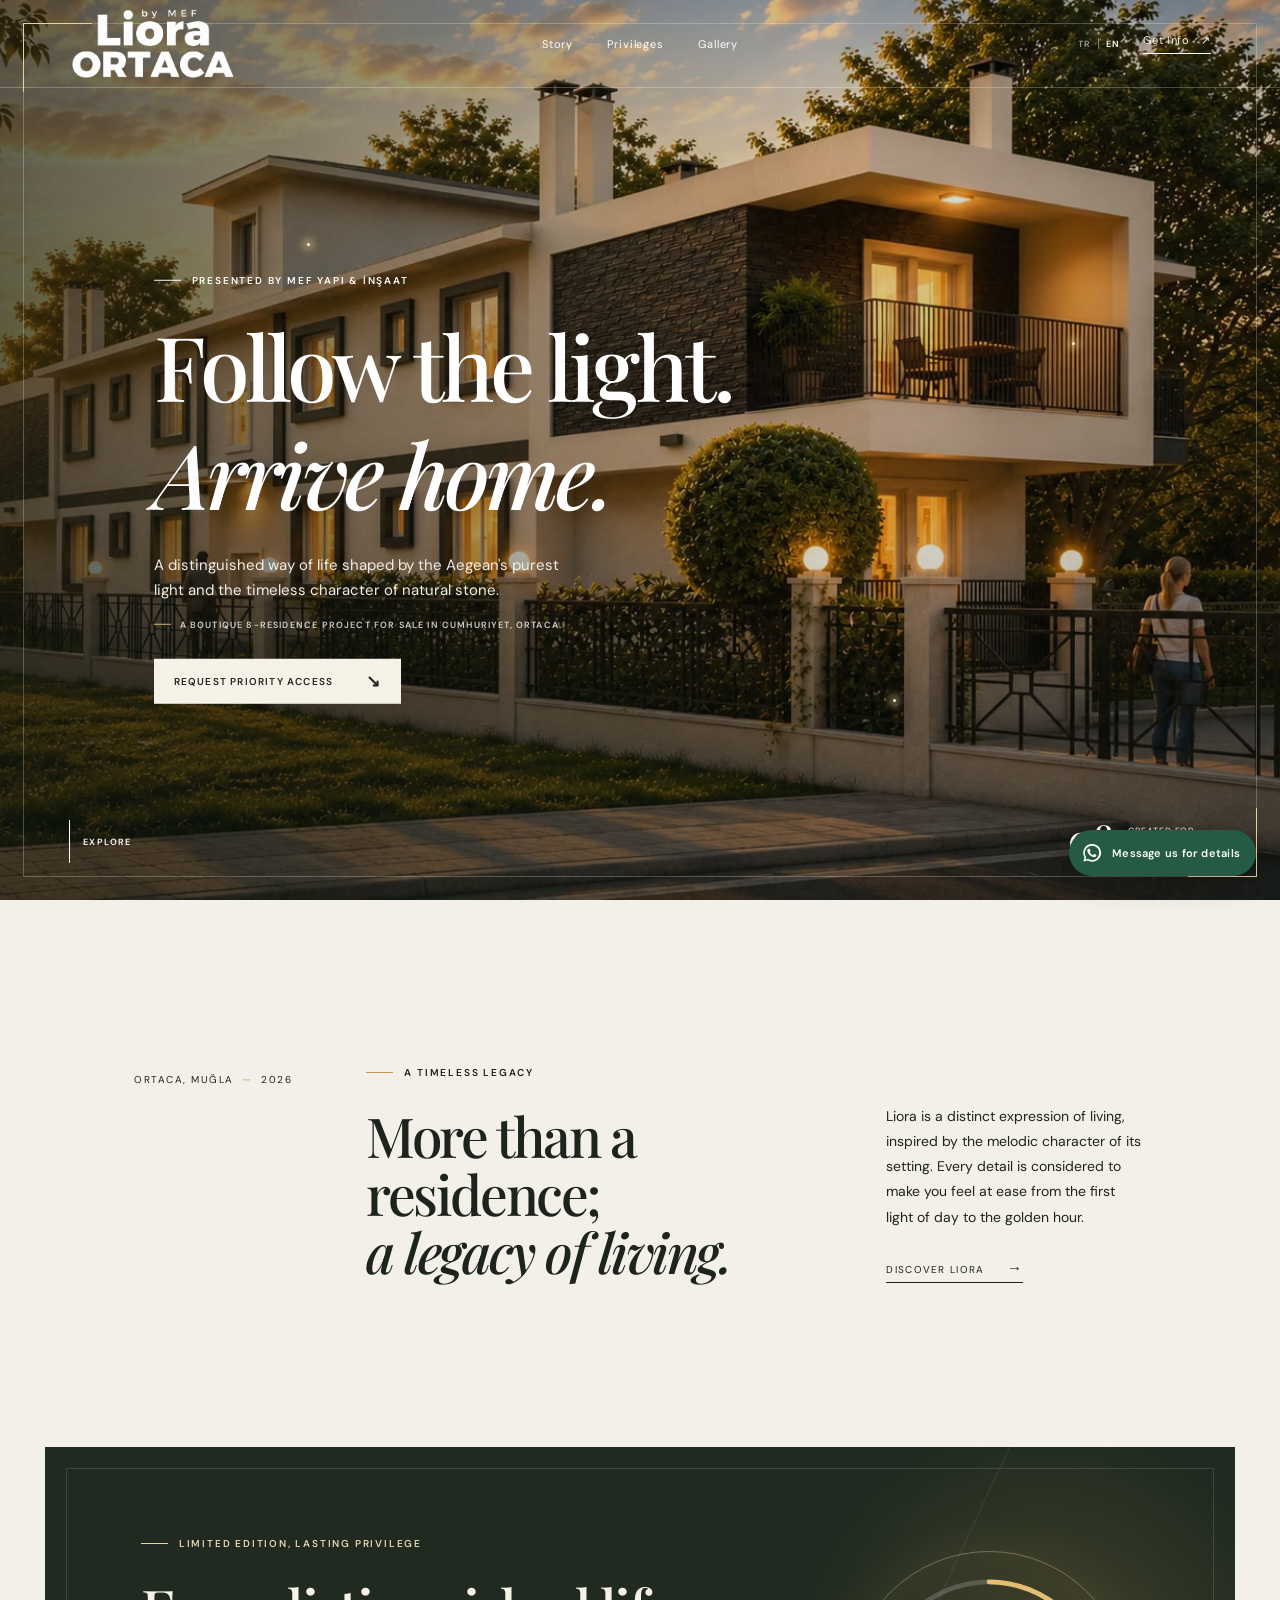
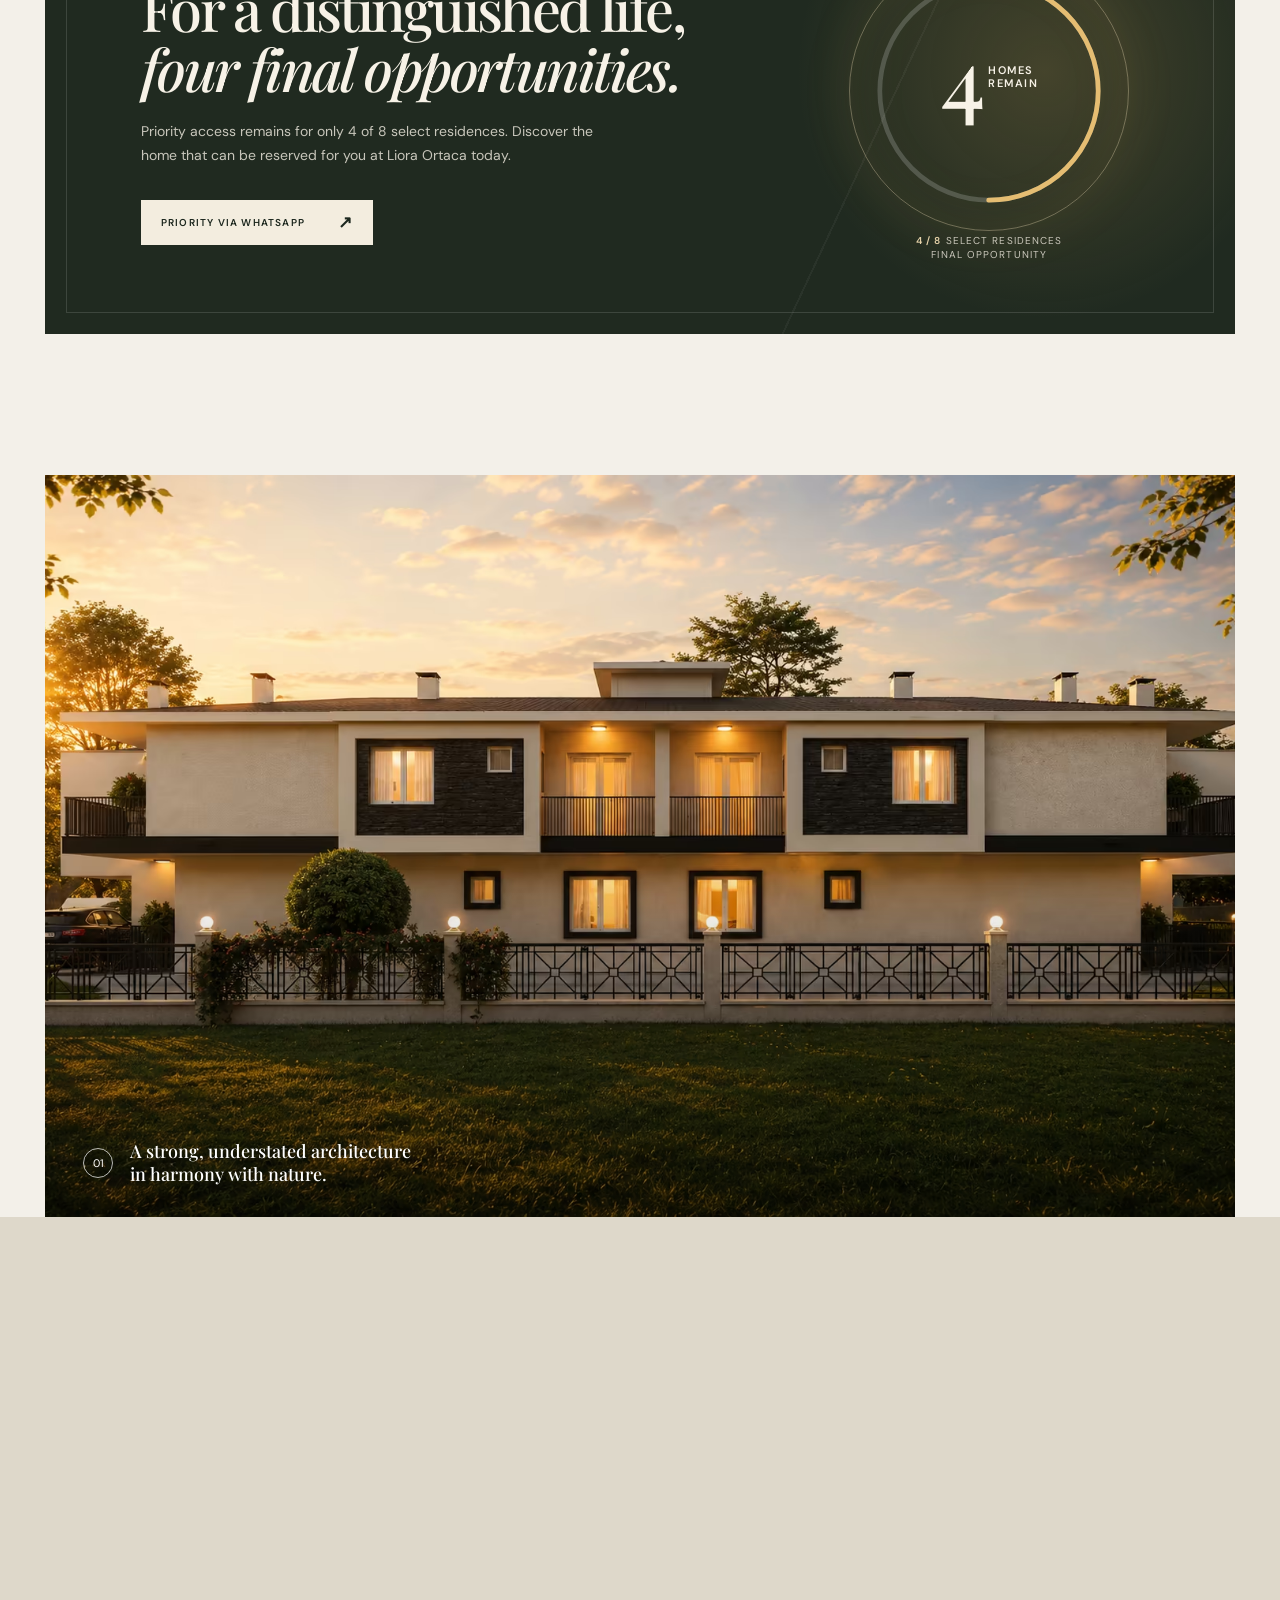
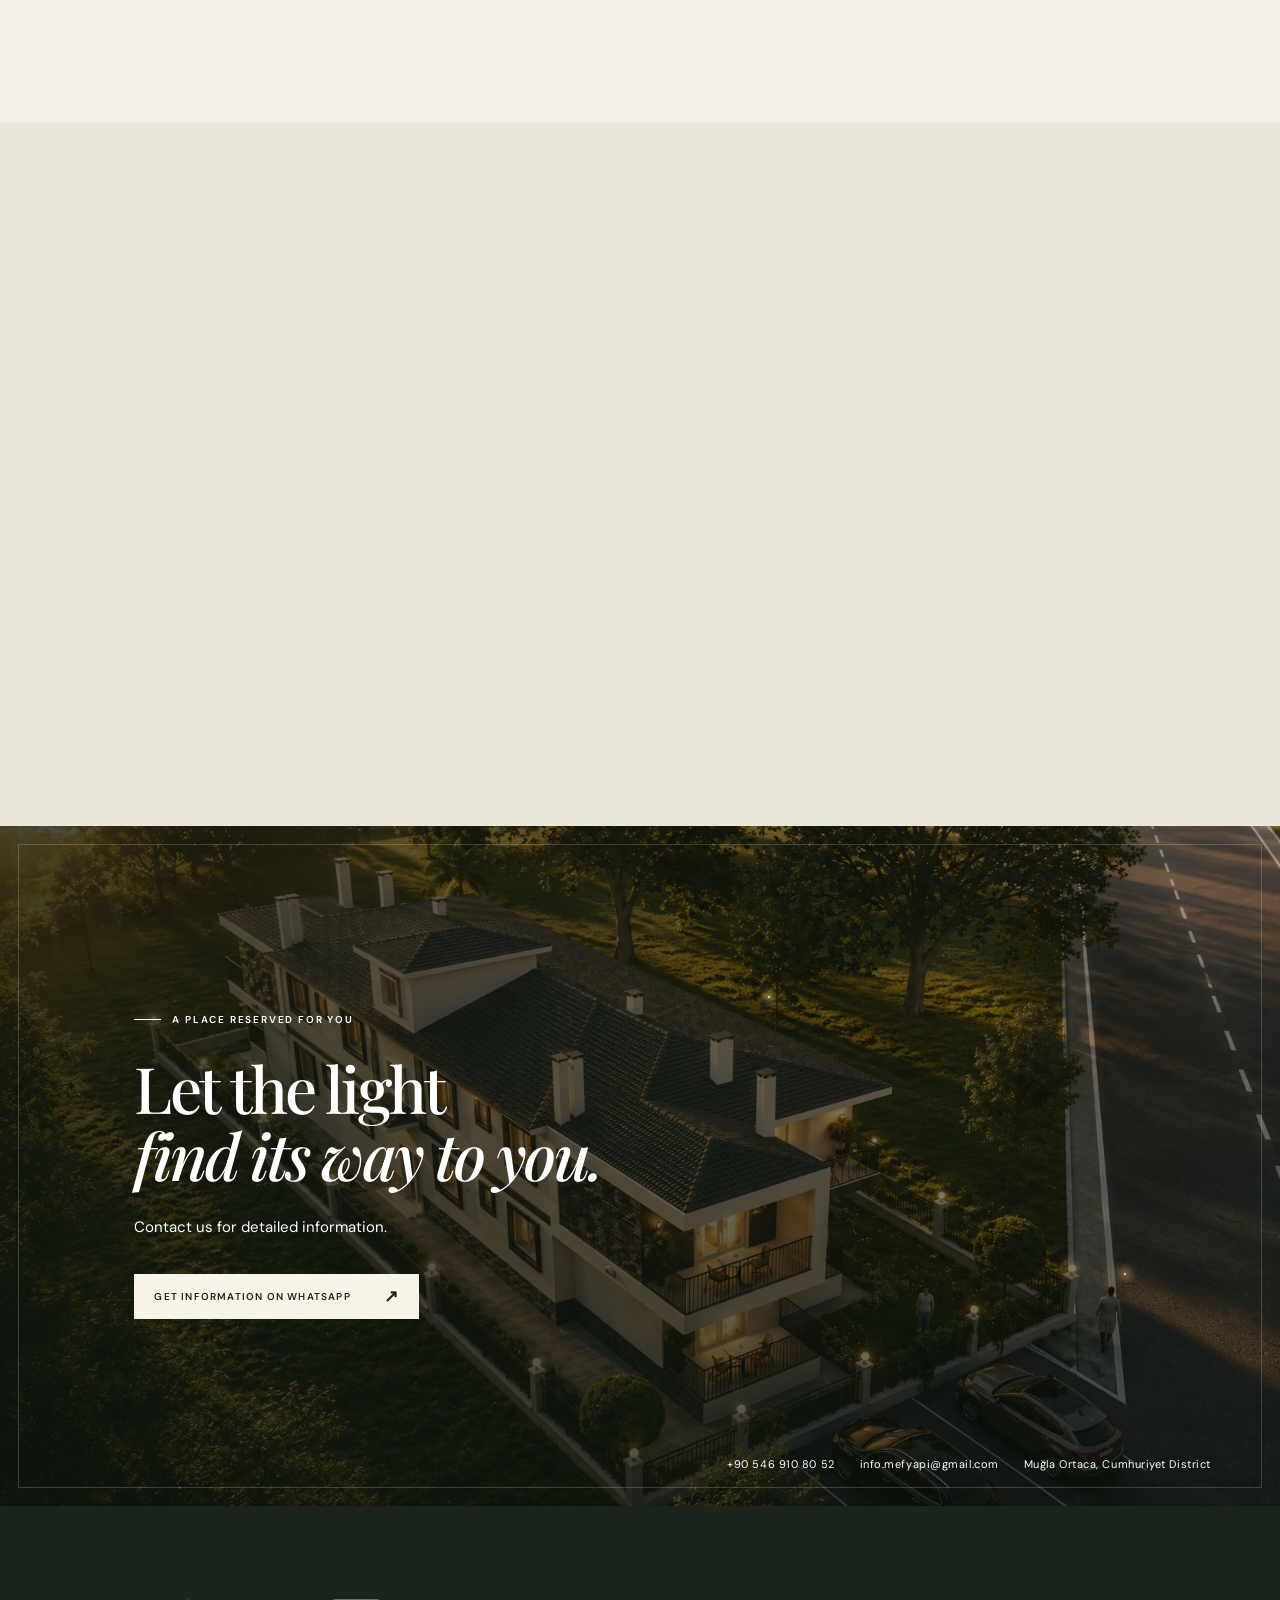
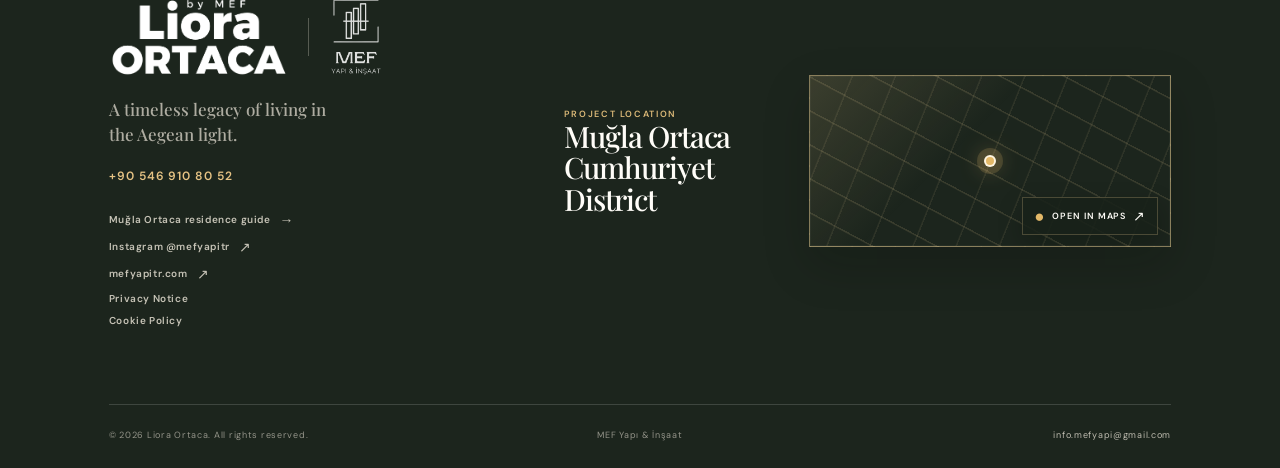
==== commit 12e7ec13: "Optimize favicon integration across search and devices" ====
--- a/en/index.html
+++ b/en/index.html
@@ -34,8 +34,10 @@
     <meta name="twitter:description" id="twitterDescription" content="Boutique natural-stone residences in Ortaca, Muğla. Contact us about the final four of eight homes." />
     <meta name="twitter:image" id="twitterImage" content="https://www.lioraortaca.com/assets/liora-social.jpg" />
     <meta name="twitter:image:alt" id="twitterImageAlt" content="Liora Ortaca boutique residences at sunset" />
+    <link rel="icon" href="/favicon.ico" sizes="any" />
     <link rel="icon" href="/assets/favicon.svg" type="image/svg+xml" />
-    <link rel="apple-touch-icon" href="/assets/liora-wordmark.png" />
+    <link rel="icon" href="/assets/favicon-96.png" type="image/png" sizes="96x96" />
+    <link rel="apple-touch-icon" href="/assets/apple-touch-icon.png" sizes="180x180" />
     <link rel="manifest" href="/manifest.webmanifest" />
     <link rel="preload" as="image" href="/assets/liora-corner-1200.avif" type="image/avif" fetchpriority="high" imagesrcset="/assets/liora-corner-480.avif 480w, /assets/liora-corner-768.avif 768w, /assets/liora-corner-1200.avif 1200w, /assets/liora-corner-1672.avif 1672w" imagesizes="100vw" />
     <link rel="stylesheet" href="/app.css?v=20260729a5" />
